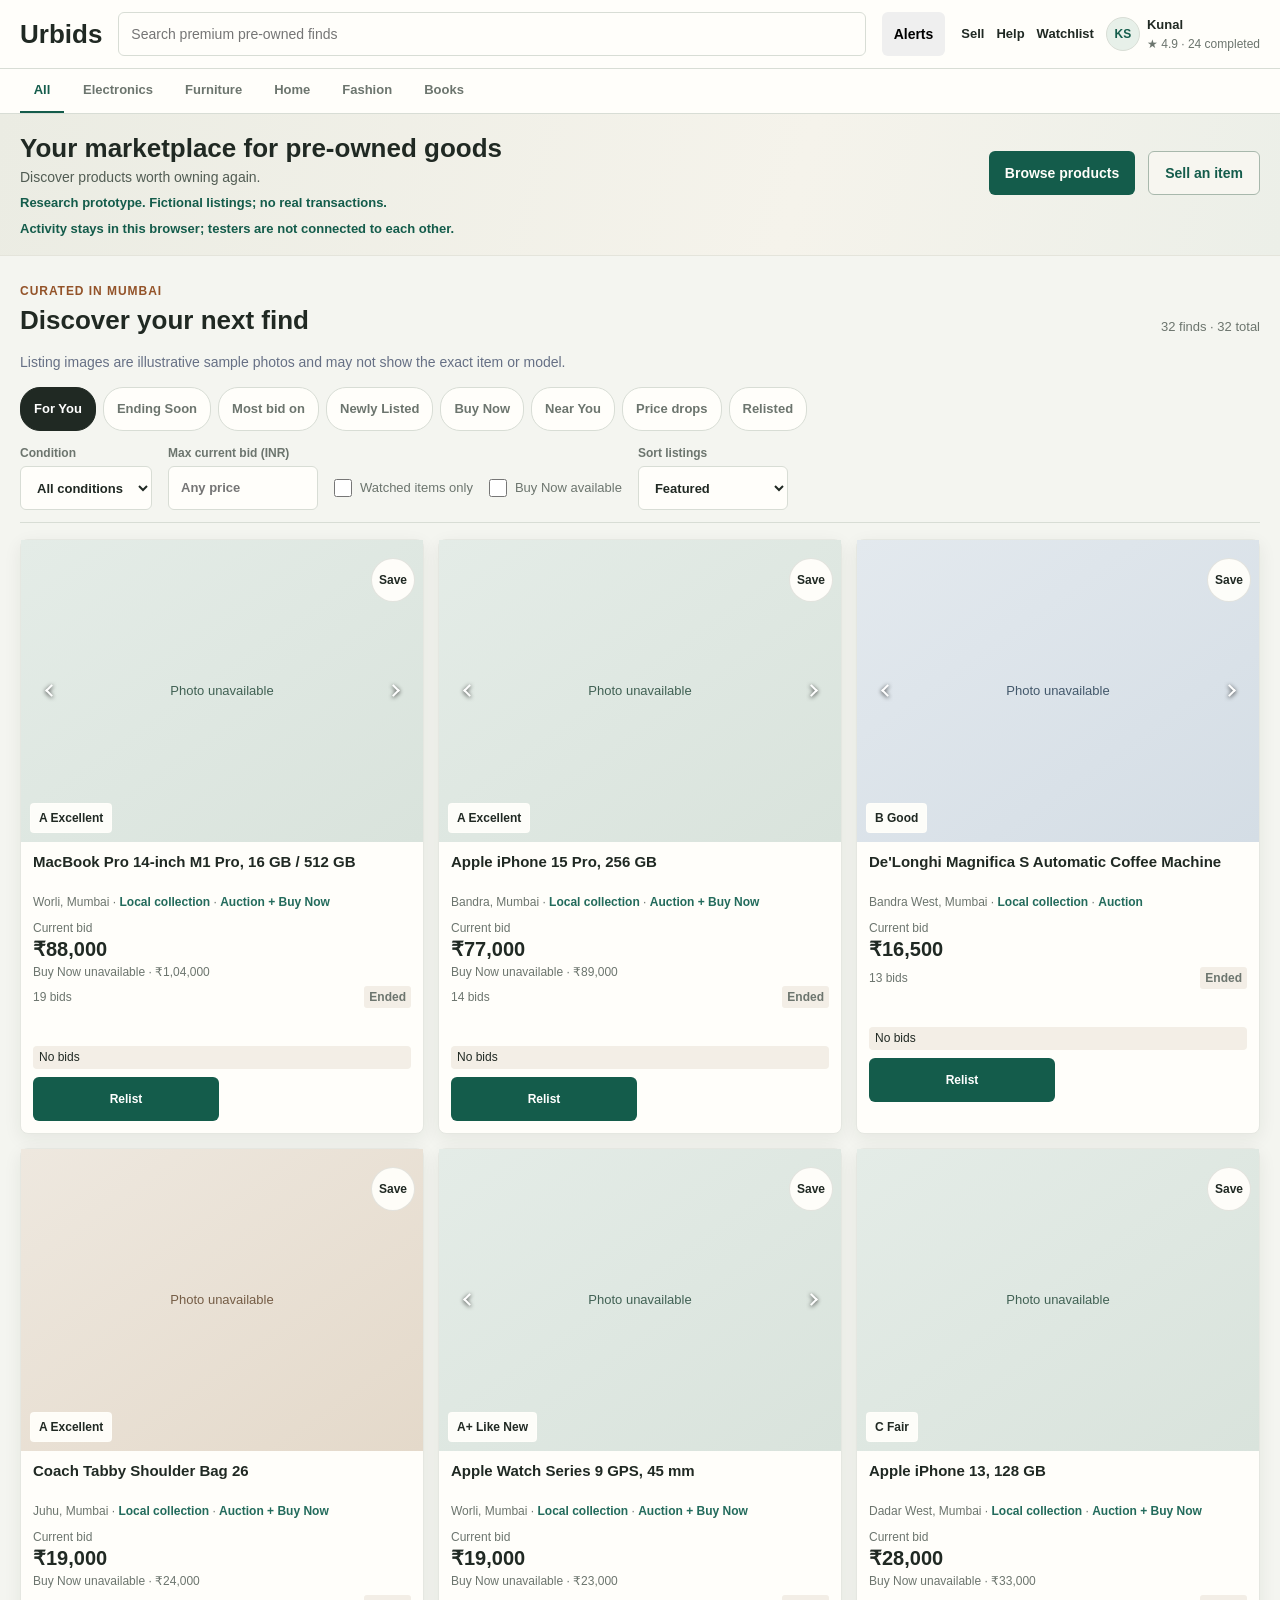
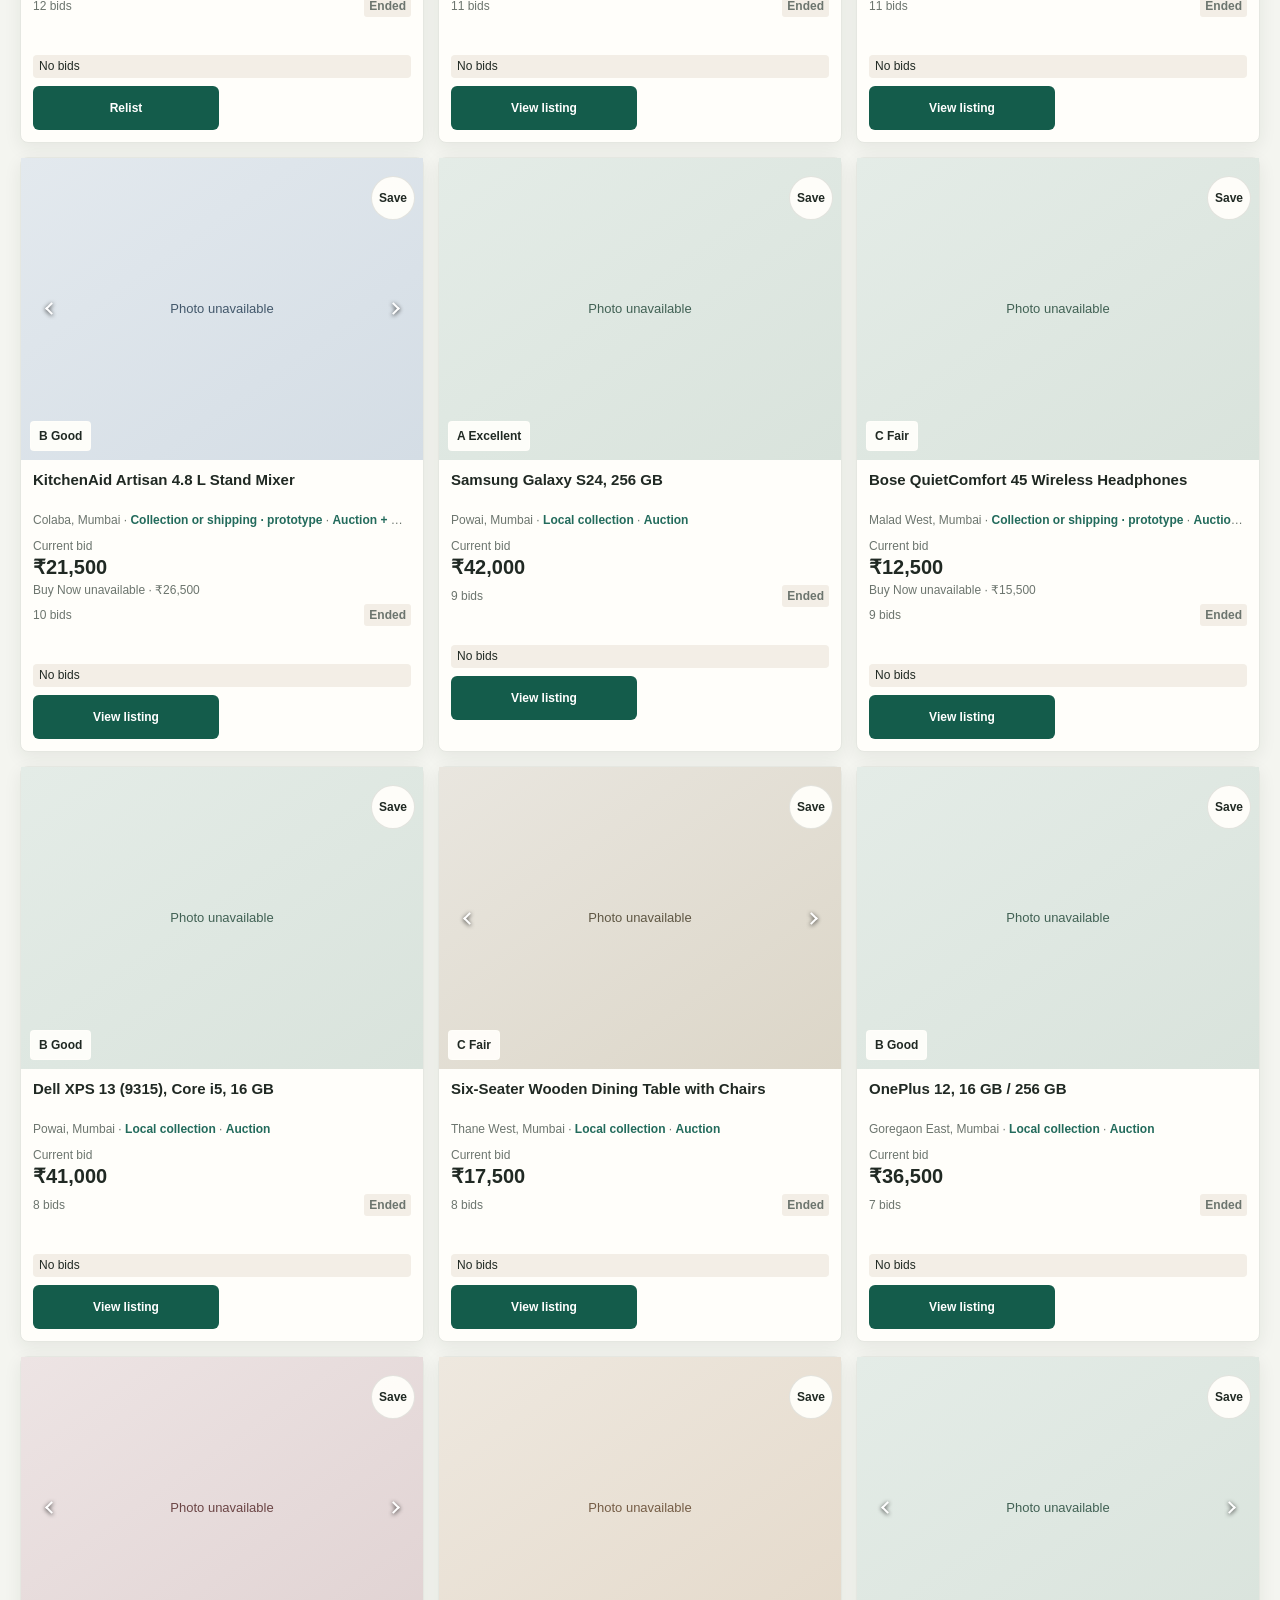
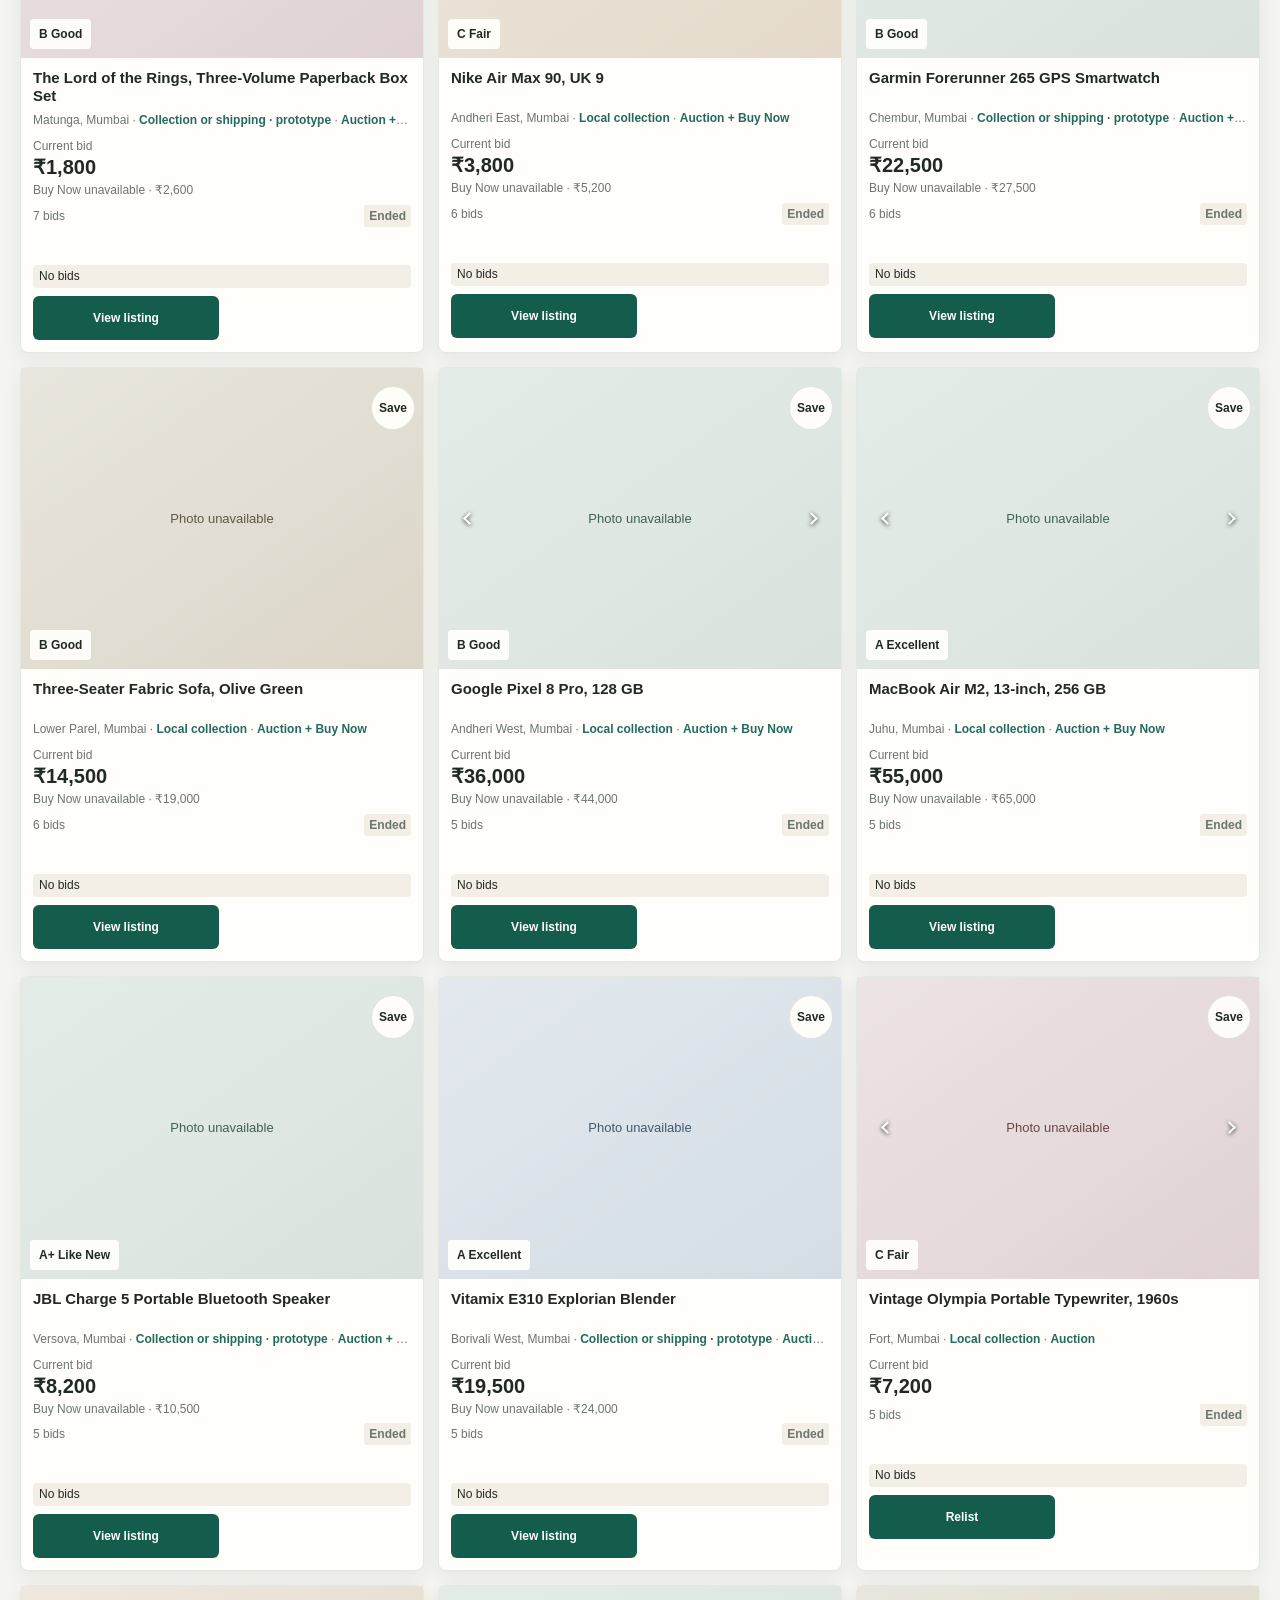
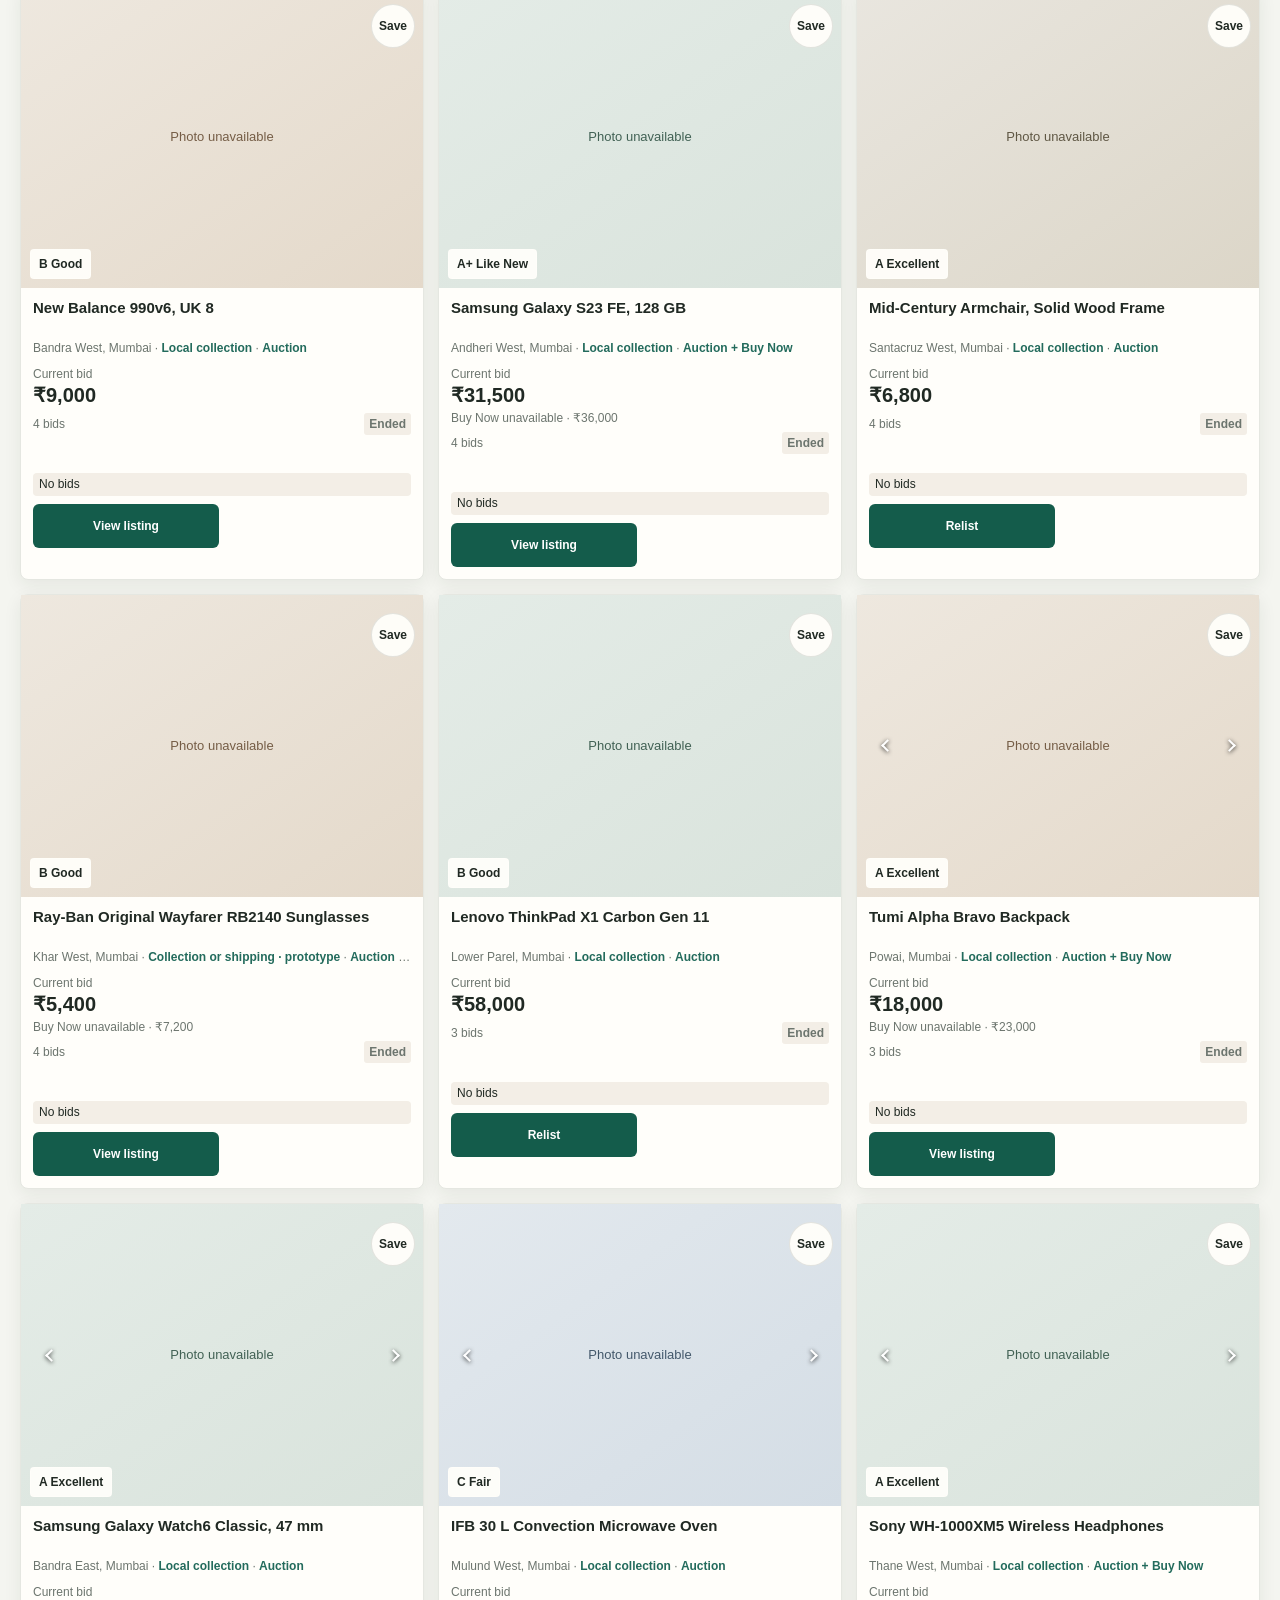
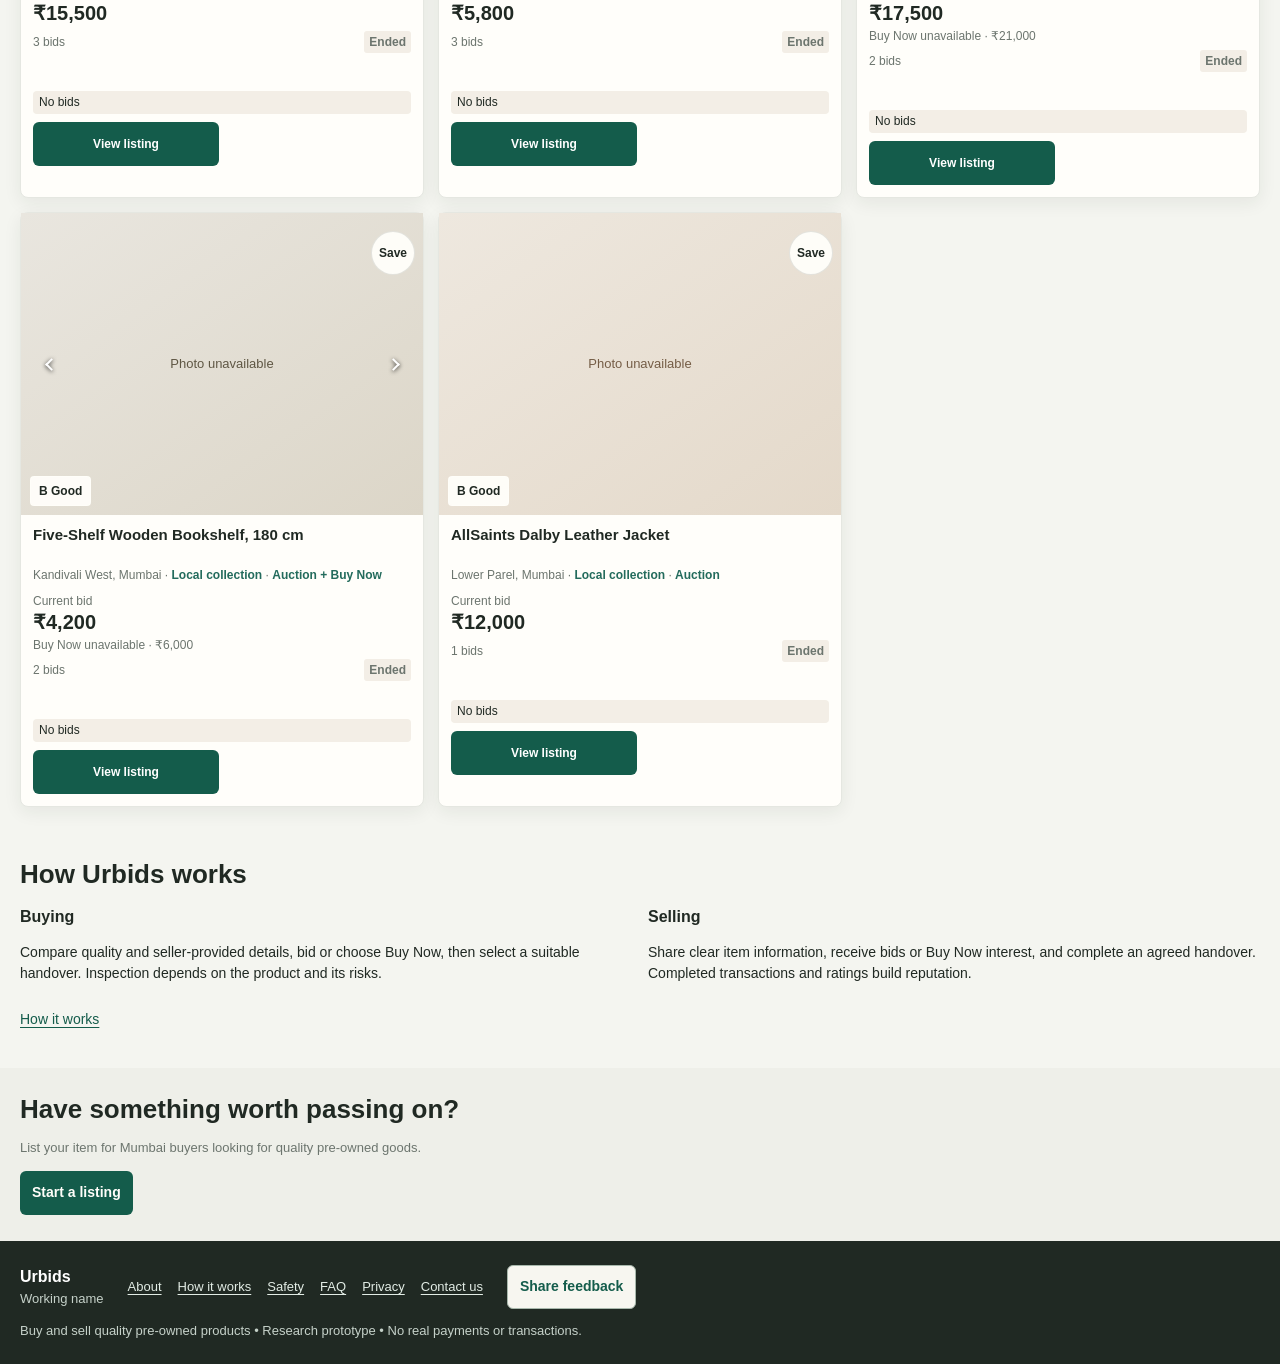
==== index.html @ 2bad11a4 "Publish Urbids research prototype" ====
<!DOCTYPE html>
<html lang="en">
<head>
    <meta charset="UTF-8">
    <meta name="viewport" content="width=device-width, initial-scale=1.0">

    <meta name="description" content="Buy and sell quality pre-owned products through auctions or Buy Now. Compare clear listing details, reputation and flexible handover options in this browser-local research prototype.">
    <title>Urbids | Quality pre-owned marketplace</title>
    <link rel="stylesheet" href="css/tokens.css">
    <link rel="stylesheet" href="css/base.css">
    <link rel="stylesheet" href="css/components.css">
    <link rel="stylesheet" href="css/account.css">
    <link rel="stylesheet" href="css/responsive.css">
</head>
<body>
    <header class="site-header">
        <div class="container navigation">
            <a class="brand" id="brand-name" href="#listings">Urbids</a>
            <div class="header-search" id="header-search">
                <label class="visually-hidden" for="listing-search-input">Search products</label>
                <input id="listing-search-input" type="search" placeholder="Search premium pre-owned finds">
            </div>
            <button class="header-icon-button mobile-search-toggle" id="mobile-search-toggle" type="button" aria-label="Open search" aria-expanded="false" aria-controls="header-search">Search</button>
            <button class="header-icon-button mobile-watchlist-toggle" id="mobile-watchlist-toggle" type="button" aria-label="Show watched items" aria-pressed="false">Saved</button>
            <button class="header-icon-button notification-center-button" id="notification-center-button" type="button" aria-label="Notifications">Alerts <span class="notification-unread-count" id="notification-unread-count" hidden></span></button>
            <nav class="navigation-links" aria-label="Main navigation">
                <a href="#sell">Sell</a>
                <a href="#public-help">Help</a>
                <button id="header-watchlist-toggle" type="button" aria-pressed="false">Watchlist</button>
                <details class="profile-control" id="profile-control">
                    <summary id="profile-control-toggle" aria-label="Open your profile">
                        <span class="profile-avatar" id="profile-avatar">KS</span>
                        <span class="profile-control-copy"><strong id="profile-name">Kunal</strong><small id="profile-reputation">4.9 ★ · 24 completed</small></span>
                    </summary>
                    <div class="profile-menu">
                        <p class="profile-prototype-note">Prototype only</p>
                        <p class="profile-user-summary" id="profile-user-summary">Bandra West, Mumbai</p>
                        <button id="open-my-activity" type="button" data-account-section="activity">My Activity</button>
                        <button id="open-profile-reviews" type="button" data-account-section="profile">Profile and reviews</button>
                        <button id="open-account-details" type="button" data-account-section="details">Account details</button>
                        <button id="profile-share-feedback" type="button">Share feedback</button>
                        
                    </div>
                </details>
            </nav>
            <details class="mobile-menu">
                <summary id="mobile-menu-toggle" aria-label="Open menu">Menu</summary>
                <nav aria-label="Mobile navigation">
                    <a href="#sell">Sell an item</a>
                    <a href="#public-help">Help &amp; safety</a>
                    
                    <p class="mobile-profile-note">Fictional profile: <strong id="mobile-profile-name">Kunal</strong></p>
                    <button id="mobile-open-my-activity" type="button" data-account-section="activity">My Activity</button>
                    <button type="button" data-account-section="profile">Profile and reviews</button>
                    <button type="button" data-account-section="details">Account details</button>
                    <button id="mobile-share-feedback" type="button">Share feedback</button>
                    
                </nav>
            </details>
        </div>
    </header>

    <nav class="category-nav" id="category-navigation" aria-label="Browse categories">
        <div class="container category-nav-list"></div>
    </nav>

    <main>
        <section class="hero">
            <div class="container hero-content">
                <div>
                    <h1 id="hero-tagline">Your marketplace for pre-owned goods</h1>
                    <p>Discover products worth owning again.</p>
                    <span id="pilot-city" class="visually-hidden">Mumbai</span>
                </div>
                <div class="hero-actions">
                    <a class="primary-button" href="#listings">Browse products</a>
                    <a class="secondary-button" href="#sell">Sell an item</a>
                </div>
                <p class="hero-trust">Research prototype. Fictional listings; no real transactions.</p>
                <p class="hero-trust">Activity stays in this browser; testers are not connected to each other.</p>
            </div>
        </section>

        

        
        <p class="container bid-error" id="storage-status" role="alert" hidden></p>

        

        <section id="listings">
            <div class="container">
                <div class="marketplace-heading">
                    <div>
                        <p class="eyebrow">CURATED IN MUMBAI</p>
                        <h2 class="section-title">Discover your next find</h2>
                    </div>
                    <p class="listings-count"><span id="filtered-listing-count" aria-live="polite">0</span> finds <span aria-hidden="true">·</span> <span id="public-listing-count">0</span> total</p>
                </div>
                <p class="listing-image-note bid-minimum">Listing images are illustrative sample photos and may not show the exact item or model.</p>
                <div class="discovery-tabs" role="group" aria-label="Discover listings">
                    <button class="discovery-tab" type="button" data-discovery="for-you" aria-pressed="true">For You</button>
                    <button class="discovery-tab" type="button" data-discovery="ending-soon" aria-pressed="false">Ending Soon</button>
                    <button class="discovery-tab" type="button" data-discovery="popular" aria-pressed="false">Most bid on</button>
                    <button class="discovery-tab" type="button" data-discovery="newly-listed" aria-pressed="false">Newly Listed</button>
                    <button class="discovery-tab" type="button" data-discovery="buy-now" aria-pressed="false">Buy Now</button>
                    <button class="discovery-tab" type="button" data-discovery="near-you" aria-pressed="false">Near You</button>
                    <button class="discovery-tab" type="button" data-discovery="price-drops" aria-pressed="false">Price drops</button>
                    <button class="discovery-tab" type="button" data-discovery="relisted" aria-pressed="false">Relisted</button>
                </div>
                <details class="listing-filter-panel" id="listing-filter-panel" open>
                    <summary><span>Filters</span><span id="filter-summary-count">All finds</span></summary>
                    <div class="listing-filters">
                    <label class="condition-filter" for="condition-filter">
                        Condition
                        <select id="condition-filter"></select>
                    </label>
                    <label class="price-filter" for="maximum-bid-filter">
                        Max current bid (INR)
                        <input id="maximum-bid-filter" type="number" min="0" step="100" placeholder="Any price">
                    </label>
                    <label class="watchlist-filter" for="watchlist-only-filter">
                        <input id="watchlist-only-filter" type="checkbox">
                        Watched items only
                    </label>
                    <label class="buy-now-filter" for="buy-now-only-filter">
                        <input id="buy-now-only-filter" type="checkbox">
                        Buy Now available
                    </label>
                    <label class="sort-filter" for="listing-sort">
                        Sort listings
                        <select id="listing-sort">
                            <option value="featured">Featured</option>
                            <option value="ending-soon">Ending soon</option>
                        </select>
                    </label>
                    </div>
                </details>
                <div class="listings" id="listing-container"></div>
                <div class="no-listings-message" id="no-listings-message" role="status" hidden>
                    <span>No listings match these filters.</span>
                    <button id="clear-listing-filters" type="button">Clear filters</button>
                </div>
            </div>
        </section>

        <dialog class="bid-dialog" id="bid-dialog" aria-labelledby="bid-dialog-title">
            <div class="bid-dialog-content">
                <h2 id="bid-dialog-title">Place a bid</h2>
                <p class="bid-item-name" id="bid-item-name"></p>
                <dl class="bid-summary">
                    <div><dt>Current bid</dt><dd id="dialog-current-bid"></dd></div>
                    <div><dt>Next bid</dt><dd id="dialog-next-bid"></dd></div>
                </dl>
                <form id="bid-form" novalidate>
                    <button class="primary-button" id="place-next-bid" type="submit"></button>
                    <p class="bid-success" id="bid-success" role="status" hidden></p>
                    <section class="auto-bid" id="auto-bid-panel" aria-labelledby="auto-bid-heading">
                        <h3 id="auto-bid-heading">Automatic bidding</h3>
                        <p class="auto-bid-help">Let Urbids bid for you up to a private maximum.</p>
                        <p class="auto-bid-status" id="auto-bid-status" role="status"></p>
                        <button class="bid-cancel" id="auto-bid-expand" type="button" aria-expanded="false" aria-controls="auto-bid-fields">Set maximum</button>
                        <div class="auto-bid-fields" id="auto-bid-fields" hidden>
                            <label for="auto-bid-max">Your private maximum</label>
                            <input id="auto-bid-max" type="number" min="1" step="1" inputmode="numeric" aria-describedby="auto-bid-help auto-bid-status">
                            <p class="auto-bid-help" id="auto-bid-help">We increase your bid only when needed.</p>
                            <div class="auto-bid-actions">
                                <button class="bid-cancel" id="auto-bid-save" type="button">Save maximum</button>
                                <button class="bid-cancel" id="auto-bid-disable" type="button" hidden>Turn off automatic bidding</button>
                            </div>
                        </div>
                    </section>
                    <p class="bid-error" id="bid-error" role="alert"></p>
                    <div class="bid-actions">
                        <button class="bid-cancel" id="cancel-bid" type="button">Close</button>
                    </div>
                    <p class="bid-reservation-note">If you win, confirm within 6 hours. A simulated reservation deposit may apply.</p>
                </form>
            </div>
        </dialog>

        <dialog class="bid-dialog" id="auction-winner-dialog" aria-labelledby="auction-winner-title">
            <div class="bid-dialog-content">
                <h2 id="auction-winner-title">You won!</h2>
                <p class="dialog-current-bid" id="auction-winner-item"></p>
                <p id="auction-winner-name"></p>
                <p class="dialog-current-bid" id="auction-winning-bid"></p>
                <p class="bid-minimum" id="auction-commitment-note"></p>
                <p class="bid-minimum" id="auction-winner-deadline"></p>
                <div class="bid-actions">
                    <button class="bid-cancel" id="close-auction-winner" type="button">Close</button>
                    <button class="primary-button" id="continue-auction-booking-token" type="button">Confirm purchase</button>
                    <button class="bid-cancel" id="decline-auction-win" type="button">Decline purchase</button>
                </div>
            </div>
        </dialog>

        <dialog class="bid-dialog" id="buy-now-dialog" aria-labelledby="buy-now-title">
            <div class="bid-dialog-content">
                <h2 id="buy-now-title">Buy Now</h2>
                <p id="buy-now-item-name"></p>
                <p class="dialog-current-bid" id="buy-now-price"></p>
                <p class="bid-minimum" id="buy-now-token-note"></p>
                <div class="bid-actions">
                    <button class="bid-cancel" id="cancel-buy-now" type="button">Cancel</button>
                    <button class="primary-button" id="confirm-buy-now" type="button">Reserve item</button>
                </div>
                <p class="bid-success" id="buy-now-success" role="status" hidden></p>
                <button class="primary-button" id="schedule-meetup" type="button" hidden>Schedule a meetup</button>
                <button class="primary-button" id="buy-now-done" type="button" hidden>Done</button>
            </div>
        </dialog>

        <dialog class="bid-dialog" id="fulfilment-choice-dialog" aria-labelledby="fulfilment-choice-title">
            <div class="bid-dialog-content">
                <h2 id="fulfilment-choice-title">Collection or delivery</h2>
                <p class="dialog-current-bid" id="fulfilment-choice-item"></p>
                <p class="bid-minimum">Meetup is optional. Shipping is a prototype/research-only simulation.</p>
                <p class="bid-minimum" id="simple-collection-warning"></p>
                <label id="simple-collection-decline-label" hidden><input id="simple-collection-decline" type="checkbox"> Continue without the recommended inspection</label>
                <p class="bid-error" id="fulfilment-choice-error" role="alert"></p>
                <div class="bid-actions">
                    <button class="bid-cancel" id="choose-meetup" type="button">Public meet and inspect</button>
                    <button class="primary-button" id="choose-simple-collection" type="button">Simple collection</button>
                    <button class="bid-cancel" id="choose-shipping" type="button">View simulated shipping</button>
                </div>
                <button class="bid-cancel" id="close-fulfilment-choice" type="button">Close</button>
            </div>
        </dialog>

        <dialog class="bid-dialog" id="shipping-dialog" aria-labelledby="shipping-title">
            <div class="bid-dialog-content">
                <h2 id="shipping-title">Shipping</h2>
                <p class="dialog-current-bid" id="shipping-item-name"></p>
                <p class="bid-minimum" id="shipping-status" role="status"></p>
                <p id="shipping-reference"></p>
                <p class="bid-minimum" id="shipping-inspection-window"></p>
                <p class="bid-error" id="shipping-error" role="alert"></p>
                <div class="bid-actions">
                    <button class="primary-button" id="request-shipping" type="button" hidden>Request shipping</button>
                    <button class="primary-button" id="dispatch-shipping" type="button" hidden>Simulate seller dispatch</button>
                    <button class="primary-button" id="deliver-shipping" type="button" hidden>Simulate delivery</button>
                    <button class="primary-button" id="accept-shipping" type="button" hidden>Accept item</button>
                    <button class="bid-cancel" id="report-shipping-issue" type="button" hidden>Report an issue</button>
                    <button class="bid-cancel" id="close-shipping" type="button">Close</button>
                </div>
            </div>
        </dialog>

        <dialog class="bid-dialog" id="meetup-dialog" aria-labelledby="meetup-title">
            <div class="bid-dialog-content">
                <h2 id="meetup-title">Schedule a meetup</h2>
                <p class="dialog-current-bid" id="meetup-item-name"></p>
                <p id="meetup-item-price"></p>
                <p class="bid-minimum" id="meetup-token-note">Meet in a busy, staffed public place. Do not share your home address or agree to a private meetup. Request is saved locally; the seller is not notified.</p>
                <form class="meetup-form" id="meetup-form">
                    <label for="meetup-date">Date</label>
                    <input id="meetup-date" type="date" aria-describedby="meetup-token-note meetup-error" required>

                    <label for="meetup-time">Time</label>
                    <input id="meetup-time" type="time" step="900" aria-describedby="meetup-token-note meetup-error" required>

                    <label for="meetup-location">Public meeting place in Mumbai</label>
                    <select id="meetup-location" aria-describedby="meetup-token-note meetup-error" required>
                        <option value="">Choose a public place</option>
                        <optgroup label="South Mumbai">
                            <option value="Phoenix Palladium, Lower Parel · main atrium">Phoenix Palladium · main atrium</option>
                            <option value="CROSS MAIDAN metro concourse, Churchgate">Churchgate · metro concourse</option>
                        </optgroup>
                        <optgroup label="Western suburbs">
                            <option value="Infiniti Mall, Malad · main entrance">Infiniti Mall Malad · main entrance</option>
                            <option value="R City Mall, Ghatkopar · central atrium">R City Mall · central atrium</option>
                        </optgroup>
                        <optgroup label="Central Mumbai">
                            <option value="Phoenix Marketcity, Kurla · main atrium">Phoenix Marketcity · main atrium</option>
                        </optgroup>
                    </select>
                    <p class="bid-error" id="meetup-error" role="alert"></p>
                    <div class="bid-actions">
                        <button class="bid-cancel" id="cancel-meetup" type="button">Cancel</button>
                        <button class="primary-button" type="submit">Save meetup request</button>
                    </div>
                </form>
                <p class="bid-success" id="meetup-success" role="status" hidden></p>
                <button class="primary-button" id="start-inspection" type="button" hidden>Start inspection</button>
                <button class="primary-button" id="meetup-done" type="button" hidden>Done</button>
            </div>
        </dialog>

        <dialog class="bid-dialog inspection-dialog" id="inspection-dialog" aria-labelledby="inspection-title">
            <div class="bid-dialog-content">
                <h2 id="inspection-title">Inspect the item</h2>
                <p class="dialog-current-bid" id="inspection-item-name"></p>
                <p class="bid-minimum" id="inspection-guidance">Approval in this demo does not release payment.</p>
                <p class="inspection-declared-details" id="inspection-declared-details"></p>
                <label for="inspection-rejection-reason">If you do not proceed, choose why</label>
                <select id="inspection-rejection-reason">
                    <option value="">Choose a reason</option>
                    <option value="wrong_product">Wrong product / model / variant</option>
                    <option value="undisclosed_defect">Undisclosed defect</option>
                    <option value="materially_worse_condition">Materially worse condition</option>
                    <option value="missing_promised_accessory">Missing promised item / accessory</option>
                    <option value="functional_failure">Functional failure</option>
                    <option value="identifier_mismatch">Serial / IMEI mismatch</option>
                    <option value="activation_lock">Activation-lock issue</option>
                    <option value="counterfeit_or_ownership_concern">Counterfeit or ownership concern</option>
                    <option value="other_material_mismatch">Other material mismatch</option>
                    <option value="changed_mind">Changed my mind</option>
                </select>
                <label id="inspection-mismatch-description-label" for="inspection-mismatch-description" hidden>Describe the material mismatch</label>
                <textarea id="inspection-mismatch-description" maxlength="200" rows="2" hidden></textarea>
                <p class="bid-minimum">Inspection compares the item with its saved listing snapshot. It is not for price renegotiation. This warning is prototype policy wording, not legal advice.</p>
                <ul class="inspection-checklist" id="inspection-checklist" aria-describedby="inspection-guidance inspection-error"></ul>
                <p class="bid-error" id="inspection-error" role="alert"></p>
                <div class="bid-actions">
                    <button class="bid-cancel" id="reject-inspection" type="button">Reject item</button>
                    <button class="primary-button" id="approve-inspection" type="button">Approve item</button>
                </div>
                <p class="bid-success" id="inspection-success" role="status" hidden></p>
                <button class="primary-button" id="continue-final-payment" type="button" hidden>Continue to payment demo</button>
                <button class="primary-button" id="inspection-done" type="button" hidden>Done</button>
            </div>
        </dialog>
        <dialog class="bid-dialog" id="final-payment-dialog" aria-labelledby="final-payment-title">
            <div class="bid-dialog-content">
                <h2 id="final-payment-title">Final payment demo</h2>
                <p class="dialog-current-bid" id="final-payment-item"></p>
                <p>Item price: <span id="final-payment-total"></span></p>
                <p>Reservation deposit: <span id="final-payment-token"></span> (simulated, not charged)</p>
                <p class="dialog-current-bid">Remaining amount (illustrative): <span id="final-payment-remaining"></span></p>
                <p class="bid-minimum">Demo preview only. No money is collected or transferred.</p>
                <div class="bid-actions">
                    <button class="bid-cancel" id="cancel-final-payment" type="button">Cancel</button>
                    <button class="primary-button" id="preview-final-payment" type="button">Pay remaining amount (demo)</button>
                </div>
                <p class="bid-success" id="final-payment-success" role="status" hidden></p>
                <button class="primary-button" id="continue-handover" type="button" hidden>Continue to handover demo</button>
                <button class="primary-button" id="final-payment-done" type="button" hidden>Done</button>
            </div>
        </dialog>

        <dialog class="bid-dialog" id="handover-dialog" aria-labelledby="handover-title">
            <div class="bid-dialog-content">
                <h2 id="handover-title">Confirm handover</h2>
                <p class="dialog-current-bid" id="handover-item-name"></p>
                <p class="bid-minimum">Complete the transaction here to retain your transaction record, rating eligibility and issue support.</p>
                <p class="bid-minimum" id="handover-role-note"></p>
                <div class="handover-actions">
                    <button class="primary-button" id="confirm-seller-handover" type="button">Seller: confirm handover</button>
                    <button class="primary-button" id="confirm-buyer-receipt" type="button" disabled>Buyer: confirm receipt</button>
                </div>
                <p class="bid-success" id="handover-status" role="status"></p>
                <button class="bid-cancel" id="close-handover" type="button">Close</button>
                <button class="primary-button" id="handover-done" type="button" hidden>Done</button>
            </div>
        </dialog>

        <dialog class="bid-dialog" id="report-issue-dialog" aria-labelledby="report-issue-title">
            <div class="bid-dialog-content">
                <h2 id="report-issue-title">Report an issue</h2>
                <p class="dialog-current-bid" id="report-issue-item"></p>
                <p class="bid-minimum">Transaction paused while this issue is reviewed.</p>
                <form id="report-issue-form">
                    <label for="dispute-reason">Reason</label>
                    <select id="dispute-reason" required></select>

                    <label for="dispute-description">Short description</label>
                    <textarea id="dispute-description" rows="3" maxlength="500" required></textarea>

                    <label for="dispute-evidence-note">Evidence note (optional)</label>
                    <textarea id="dispute-evidence-note" rows="2" maxlength="300"></textarea>
                    <p class="bid-error" id="report-issue-error" role="alert"></p>
                    <div class="bid-actions">
                        <button class="bid-cancel" id="cancel-report-issue" type="button">Cancel</button>
                        <button class="primary-button" type="submit">Submit issue</button>
                    </div>
                </form>
                <p class="bid-success" id="report-issue-success" role="status" hidden></p>
                <button class="primary-button" id="report-issue-done" type="button" hidden>Done</button>
            </div>
        </dialog>

        <dialog class="bid-dialog" id="rating-dialog" aria-labelledby="rating-title">
            <div class="bid-dialog-content">
                <h2 id="rating-title">Rate this transaction</h2>
                <p class="dialog-current-bid" id="rating-item-name"></p>
                <p class="bid-minimum" id="rating-counterparty"></p>
                <form id="rating-form">
                    <label for="rating-score">Rating</label>
                    <select id="rating-score" required>
                        <option value="">Choose stars</option>
                        <option value="5">5 stars</option>
                        <option value="4">4 stars</option>
                        <option value="3">3 stars</option>
                        <option value="2">2 stars</option>
                        <option value="1">1 star</option>
                    </select>
                    <label for="rating-comment">Comment (optional)</label>
                    <textarea id="rating-comment" rows="2" maxlength="240"></textarea>
                    <p class="bid-error" id="rating-error" role="alert"></p>
                    <div class="bid-actions">
                        <button class="bid-cancel" id="cancel-rating" type="button">Cancel</button>
                        <button class="primary-button" type="submit">Submit rating</button>
                    </div>
                </form>
            </div>
        </dialog>

        

        <dialog class="bid-dialog notification-dialog" id="notification-dialog" aria-labelledby="notification-title">
            <div class="bid-dialog-content">
                <div class="product-dialog-header">
                    <div>
                        <h2 id="notification-title">Notifications</h2>
                        <p class="product-details-meta">Your updates · saved in this browser</p>
                    </div>
                    <button class="bid-cancel" id="close-notifications" type="button" aria-label="Close notifications">Close</button>
                </div>
                <button class="secondary-button" id="mark-notifications-read" type="button">Mark all read</button>
                <p id="notification-empty" role="status" hidden>No notifications yet.</p>
                <ul class="notification-list" id="notification-list"></ul>
            </div>
        </dialog>

        

        <dialog class="bid-dialog usability-dialog" id="usability-feedback-dialog" aria-labelledby="usability-feedback-title">
            <div class="bid-dialog-content">
                <h2 id="usability-feedback-title">Share feedback</h2>
                <p class="bid-minimum">Feedback is saved only in this browser, not sent to a research team. Do not include names, contact details, addresses, or payment information.</p>
                <form id="usability-feedback-form">
                    
                    
                    
                    
                    <label for="feedback-journey">Journey tested</label>
                    <select id="feedback-journey" required>
                        <option value="">Choose a journey</option>
                        <option value="buyer">Buyer</option>
                        <option value="seller">Seller</option>
                        <option value="both">Both</option>
                    </select>
                    <fieldset class="usability-score-fields">
                        <legend>Rate each from 1 to 5</legend>
                        <label for="feedback-conceptClarity">Concept clarity</label>
                        <select id="feedback-conceptClarity" required><option value="">Choose</option><option>1</option><option>2</option><option>3</option><option>4</option><option>5</option></select>
                        <label for="feedback-trust">Trust in the process</label>
                        <select id="feedback-trust" required><option value="">Choose</option><option>1</option><option>2</option><option>3</option><option>4</option><option>5</option></select>
                        <label for="feedback-biddingClarity">Bidding clarity</label>
                        <select id="feedback-biddingClarity" required><option value="">Choose</option><option>1</option><option>2</option><option>3</option><option>4</option><option>5</option></select>
                        <label for="feedback-inspectionPaymentClarity">Inspection / payment clarity</label>
                        <select id="feedback-inspectionPaymentClarity" required><option value="">Choose</option><option>1</option><option>2</option><option>3</option><option>4</option><option>5</option></select>
                        <label for="feedback-easeOfUse">Ease of use</label>
                        <select id="feedback-easeOfUse" required><option value="">Choose</option><option>1</option><option>2</option><option>3</option><option>4</option><option>5</option></select>
                    </fieldset>
                    <fieldset>
                        <legend>About the transaction flow</legend>
                        <label for="feedback-winnerCommitmentClear">Was the winner commitment clear?</label>
                        <select id="feedback-winnerCommitmentClear" required><option value="">Choose</option><option value="yes">Yes</option><option value="no">No</option><option value="unsure">Unsure</option></select>
                        <label for="feedback-reservationDepositUnderstandable">Was the reservation deposit understandable?</label>
                        <select id="feedback-reservationDepositUnderstandable" required><option value="">Choose</option><option value="yes">Yes</option><option value="no">No</option><option value="unsure">Unsure</option></select>
                        <label for="feedback-handoverChoiceAppropriate">Was the handover / inspection choice appropriate?</label>
                        <select id="feedback-handoverChoiceAppropriate" required><option value="">Choose</option><option value="yes">Yes</option><option value="no">No</option><option value="unsure">Unsure</option></select>
                        <label for="feedback-onPlatformValueSufficient">Did the platform provide enough reason to complete on-platform?</label>
                        <select id="feedback-onPlatformValueSufficient" required><option value="">Choose</option><option value="yes">Yes</option><option value="no">No</option><option value="unsure">Unsure</option></select>
                    </fieldset>
                    <label for="feedback-confusing">What was confusing?</label>
                    <textarea id="feedback-confusing" rows="2" maxlength="500"></textarea>
                    <label for="feedback-prevent-use">What would prevent use?</label>
                    <textarea id="feedback-prevent-use" rows="2" maxlength="500"></textarea>
                    <label for="feedback-valuable">What felt most valuable?</label>
                    <textarea id="feedback-valuable" rows="2" maxlength="500"></textarea>
                    <label for="feedback-buy-category">What would you most likely buy on Urbids?</label>
                    <select id="feedback-buy-category" required>
                        <option value="">Choose a category</option>
                        <option value="electronics">Electronics</option>
                        <option value="furniture">Furniture</option>
                        <option value="home_appliances">Home appliances</option>
                        <option value="fashion">Fashion</option>
                        <option value="books_collectibles">Books / collectibles</option>
                        <option value="other">Other</option>
                    </select>
                    <label for="feedback-sell-category">What would you most likely sell on Urbids?</label>
                    <select id="feedback-sell-category" required>
                        <option value="">Choose a category</option>
                        <option value="electronics">Electronics</option>
                        <option value="furniture">Furniture</option>
                        <option value="home_appliances">Home appliances</option>
                        <option value="fashion">Fashion</option>
                        <option value="books_collectibles">Books / collectibles</option>
                        <option value="other">Other</option>
                    </select>
                    <p class="bid-error" id="usability-feedback-error" role="alert"></p>
                    <div class="bid-actions">
                        <button class="bid-cancel" id="close-usability-feedback" type="button">Close</button>
                        <button class="primary-button" id="submit-usability-feedback" type="submit">Save feedback</button>
                    </div>
                </form>
                <p class="bid-success" id="usability-feedback-success" role="status" hidden>Thank you. Your feedback is saved in this browser.</p>
                <button class="primary-button" id="close-usability-feedback-success" type="button" hidden>Done</button>
            </div>
        </dialog>

        

        

        <dialog class="bid-dialog" id="auction-management-dialog" aria-labelledby="auction-management-title">
            <div class="bid-dialog-content">
                <div class="product-dialog-header">
                    <h2 id="auction-management-title">Manage auction</h2>
                    <button class="bid-cancel" id="close-auction-management" type="button">Close</button>
                </div>
                <p id="auction-management-item"></p>
                <p id="auction-management-stats" class="bid-minimum"></p>
                <div id="auction-management-actions" class="auction-management-actions"></div>
                <form id="auction-management-form" hidden>
                    <h3 id="auction-management-form-title"></h3>
                    <fieldset id="auction-edit-details">
                        <legend>Listing details (locked after the first bid)</legend>
                        <label for="auction-edit-title">Title</label><input id="auction-edit-title" required>
                        <label for="auction-edit-brand">Brand/model</label><input id="auction-edit-brand" required>
                        <label for="auction-edit-description">Description</label><textarea id="auction-edit-description" required></textarea>
                        <label for="auction-edit-location">Location</label><input id="auction-edit-location" required>
                    </fieldset>
                    <fieldset id="auction-edit-economics">
                        <legend>Auction prices and duration</legend>
                        <label for="auction-edit-start">Starting bid (INR)</label><input id="auction-edit-start" type="number" min="1" step="1" required>
                        <label for="auction-edit-increment">Bid increment</label><select id="auction-edit-increment" required></select>
                        <label for="auction-edit-buy">Buy Now (INR, optional)</label><input id="auction-edit-buy" type="number" min="1" step="1">
                        
                        <label for="auction-edit-duration">Duration</label><select id="auction-edit-duration"><option value="24">24 hours</option><option value="48">48 hours</option><option value="72">72 hours</option><option value="168">168 hours</option></select>
                    </fieldset>
                    <fieldset id="auction-offer-fields">
                        <legend>Private second-chance offer</legend>
                        <label for="auction-offer-bidder">Prior bidder</label><select id="auction-offer-bidder" required></select>
                        <label for="auction-offer-price">Offer price (INR)</label><input id="auction-offer-price" type="number" min="1" step="1" required>
                        <p class="bid-minimum">The offer is valid for 12 hours at the recipient's final valid bid amount.</p>
                    </fieldset>
                    <fieldset id="auction-availability-fields" hidden disabled>
                        <legend>Confirm item availability</legend>
                        <p>Confirm whether the item is still available before offering it again.</p>
                        <label><input type="radio" name="auction-availability" value="yes" required> The item is still available</label>
                        <label><input type="radio" name="auction-availability" value="no" required> The item is no longer available</label>
                        <label><input type="checkbox" id="auction-availability-review" required> I reviewed the price, fulfilment option and auction duration before continuing.</label>
                    </fieldset>
                    <fieldset id="auction-correction-fields" hidden disabled>
                        <legend>Corrected listing details</legend>
                        <p id="auction-correction-reason"></p>
                        <label for="auction-correction-title">Listing title</label><input id="auction-correction-title" maxlength="100" required>
                        <label for="auction-correction-brand-model">Brand, model and variant</label><input id="auction-correction-brand-model" maxlength="120" required>
                        <label for="auction-correction-condition">Condition</label>
                        <select id="auction-correction-condition"><option value="A+">Like New</option><option value="A">Excellent</option><option value="B">Good</option><option value="C">Fair</option></select>
                        <label for="auction-correction-functional">Functional status</label><textarea id="auction-correction-functional" rows="2" maxlength="300"></textarea>
                        <label for="auction-correction-defects">Known defects</label><textarea id="auction-correction-defects" rows="2" maxlength="300"></textarea>
                        <label for="auction-correction-accessories">Included accessories</label><textarea id="auction-correction-accessories" rows="2" maxlength="300"></textarea>
                        <label for="auction-correction-serial">Model / identifier details (no full serial/IMEI)</label><input id="auction-correction-serial" maxlength="120">
                        <label for="auction-correction-activation">Activation-lock status</label><input id="auction-correction-activation" maxlength="100">
                        <label for="auction-correction-proof">Proof-of-purchase status</label><input id="auction-correction-proof" maxlength="100">
                        <label for="auction-correction-description">Description</label><textarea id="auction-correction-description" rows="3" maxlength="1000"></textarea>
                        <label for="auction-correction-photos">Photos for this browser session</label><input id="auction-correction-photos" type="file" accept="image/*" multiple>
                        <p class="bid-minimum">Photos are temporary and will not persist after refresh.</p>
                        <label><input type="checkbox" id="auction-correction-ack" required> I acknowledge that the corrected listing is accurate.</label>
                    </fieldset>
                    <fieldset id="auction-cancellation-fields" hidden disabled>
                        <legend>Cancellation reason (optional)</legend>
                        <label for="auction-cancellation-reason">Brief private reason</label>
                        <textarea id="auction-cancellation-reason" maxlength="200" rows="2"></textarea>
                    </fieldset>
                    <label id="auction-management-confirm-wrap" hidden><input id="auction-management-confirm" type="checkbox"> I confirm this action. Earlier auction records will be preserved.</label>
                    <button class="primary-button" type="submit">Save / confirm</button>
                </form>
                <p id="auction-management-error" class="form-error" role="alert"></p>
                <p id="auction-management-success" role="status"></p>
            </div>
        </dialog>

        <dialog class="bid-dialog product-dialog" id="product-details-dialog" aria-labelledby="product-details-title">
            <div class="bid-dialog-content product-dialog-content">
                <div class="product-detail-grid">
                    <div class="product-detail-media">
                        <img class="product-detail-image" id="product-details-image" alt="">
                        <div class="product-detail-placeholder" id="product-details-placeholder" hidden></div>
                        <div class="product-detail-thumbnails" id="product-details-thumbnails" role="group" aria-label="Product photos" hidden></div>
                    </div>
                    <div class="product-detail-purchase">
                        <div class="product-dialog-header">
                            <div>
                                <h2 id="product-details-title"></h2>
                                <p class="product-details-meta"><span id="product-details-condition"></span><span aria-hidden="true"> · </span><span id="product-details-location"></span></p>
                            </div>
                            <button class="bid-cancel" id="close-product-details" type="button" aria-label="Close product details">Close</button>
                        </div>
                        <p class="product-details-brand" id="product-details-brand"></p>
                        <p class="product-details-meta" id="product-details-listing-format"></p>
                        <p class="bid-minimum" id="product-details-correction-notice" role="status" hidden>Listing details were corrected after the previous transaction.</p>
                        <div class="seller-profile-compact">
                            <span class="seller-profile-avatar" id="product-details-seller-avatar" aria-hidden="true">KS</span>
                            <div class="seller-profile-copy">
                                <h3 class="product-section-heading">Seller</h3>
                                <div class="seller-profile-heading"><button class="seller-link" id="product-details-seller" type="button"></button></div>
                                <p id="product-details-seller-location"></p>
                                <p><button class="seller-link" id="product-details-seller-reputation" type="button"><span id="product-details-rating"></span><span aria-hidden="true"> · </span><span id="product-details-seller-transactions"></span><span class="visually-hidden">. View seller profile and reviews</span></button><span aria-hidden="true"> · </span><span id="product-details-seller-member-since"></span></p>
                            </div>
                        </div>
                        <div class="product-details-price-block">
                            <span class="product-price-label">Current bid</span>
                            <strong class="product-details-price" id="product-details-bid"></strong>
                            <span class="product-details-meta"><span id="product-details-bid-count"></span><span aria-hidden="true"> · </span><span id="product-details-end"></span></span>
                        </div>
                        <p class="product-details-buy-now" id="product-details-buy-now-price"></p>
                        <details class="bid-history">
                            <summary>View bid history</summary>
                            <p class="bid-minimum">Only bids placed in this browser are recorded; sample bid totals may be higher.</p>
                            <ul id="product-details-bid-history" class="activity-list"></ul>
                        </details>
                        <p class="product-details-minimum" id="product-details-minimum-bid"></p>
                        <p class="market-signals" id="product-details-market-signals"></p>
                        <div class="bid-actions product-detail-actions">
                            <button class="primary-button" id="product-details-place-bid" type="button">Place bid</button>
                            <button class="primary-button" id="product-details-primary" type="button" hidden></button>
                            <button class="bid-cancel" id="product-details-decline-offer" type="button" hidden>Decline offer</button>
                            <button class="bid-cancel" id="product-details-cancel-purchase" type="button" hidden>Cancel purchase</button>
                            <button class="buy-now-button" id="product-details-buy-now-button" type="button">Buy now</button>
                            <button class="watch-button detail-watch-button" id="product-details-watch" type="button" aria-pressed="false">Save</button>
                        </div>
                        <h3 class="product-section-heading">Trust and safety</h3>
                        <p class="detail-trust-note" id="product-details-trust-note"></p>
                        <p class="transaction-status" id="product-details-auction-status" role="status"></p>
                        <div id="product-details-transaction-timeline" class="product-transaction-timeline" hidden></div>
                        <button class="bid-cancel" id="product-details-report-issue" type="button" hidden>Report an issue</button>
                    </div>
                </div>
                <div class="product-detail-sections">
                    <div class="product-detail-section product-detail-description">
                        <h3 class="product-section-heading">About this item</h3>
                        <p id="product-details-description"></p>
                        <p id="product-details-accessories"></p>
                    </div>
                    <details class="product-detail-section product-detail-specifications" open>
                        <summary>Details</summary>
                        <dl id="product-details-specifications" class="product-specification-list"></dl>
                    </details>
                    <div class="product-detail-section product-detail-fulfilment">
                        <h3 class="product-section-heading">Collection and delivery</h3>
                        <p id="product-details-fulfilment"></p>
                    </div>
                </div>
            </div>
        </dialog>

        <dialog class="bid-dialog" id="seller-listing-dialog" aria-labelledby="seller-listing-title">
            <div class="bid-dialog-content">
                <h2 id="seller-listing-title">Create a listing</h2>
                <p class="bid-minimum">Explore selling a desirable, quality pre-owned item. This research submission stays in this browser and is not a real offer to sell.</p>
                <form class="seller-listing-form" id="seller-listing-form">
                    <fieldset>
                        <legend>Product</legend>
                    <label for="seller-item-title">Item title</label>
                    <input id="seller-item-title" name="title" type="text" maxlength="100" aria-describedby="seller-listing-error" required>

                    <label for="seller-brand-model">Brand / model</label>
                    <input id="seller-brand-model" name="brandModel" type="text" maxlength="100" aria-describedby="seller-listing-error" required>

                    <label for="seller-estimated-value">Estimated item value (INR)</label>
                    <input id="seller-estimated-value" name="estimatedValue" type="number" min="1" step="1" aria-describedby="seller-listing-error">

                    <label for="seller-category">Category</label>
                    <select id="seller-category" name="category" aria-describedby="seller-listing-error" required></select>

                    <label for="seller-subcategory">Subcategory</label>
                    <select id="seller-subcategory" name="subcategory" aria-describedby="seller-listing-error" required></select>

                    <label for="seller-condition">Condition</label>
                    <select id="seller-condition" name="condition" aria-describedby="seller-listing-error" required></select>
                    <p class="seller-condition-guidance" id="seller-condition-guidance">Condition grades are seller-reported; describe defects and wear clearly.</p>
                    </fieldset>

                    <fieldset>
                        <legend>Collection and delivery</legend>
                        <label for="seller-fulfilment-method">Fulfilment</label>
                        <select id="seller-fulfilment-method" name="fulfilmentMethod" aria-describedby="seller-listing-error" required></select>
                    </fieldset>

                    <fieldset>
                        <legend>Details</legend>
                    <label for="seller-description">Description</label>
                    <textarea id="seller-description" name="description" rows="4" maxlength="1000" aria-describedby="seller-listing-error" required></textarea>
                    <p class="bid-minimum">Do not include contact details, private addresses, account credentials, or full device identifiers.</p>

                    <label for="seller-photos">Product photos</label>
                    <input id="seller-photos" name="photos" type="file" accept="image/*" multiple aria-describedby="seller-photo-note seller-listing-error">
                    <p class="bid-minimum" id="seller-photo-note">Add clear photos showing the product, condition and relevant details. Photos stay in this browser and are not uploaded.</p>
                    <div class="seller-photo-previews" id="seller-photo-previews" aria-live="polite"></div>

                    <label for="seller-location">City / area only</label>
                    <input id="seller-location" name="location" type="text" aria-describedby="seller-listing-error" required>
                    <p class="bid-minimum">Do not enter a private address. Public listings show only the pilot city.</p>
                    </fieldset>

                    <fieldset class="seller-specifications">
                        <legend>Product specifications</legend>
                        <p class="bid-minimum">Add the details relevant to your item, including condition, wear and any missing parts. Never enter full serial numbers or credentials.</p>
                        <div id="seller-specification-fields" class="seller-specification-fields"></div>
                    </fieldset>

                    <fieldset>
                        <legend>Pricing</legend>
                    <p class="bid-minimum">Choose an auction, Buy Now, or both.</p>
                    <label for="seller-listing-format">Listing format</label>
                    <select id="seller-listing-format" name="listingFormat" required>
                        <option value="auction">Auction</option>
                        <option value="buy_now">Buy Now</option>
                        <option value="auction_buy_now">Auction + Buy Now</option>
                    </select>
                    <div id="seller-auction-pricing">
                    <label for="seller-starting-bid">Starting bid (INR)</label>
                    <input id="seller-starting-bid" name="startingBid" type="number" min="1" step="1" aria-describedby="seller-listing-error" required>
                    <label for="seller-bid-increment">Bid increment</label>
                    <select id="seller-bid-increment" name="bidIncrement" required></select>
                    </div>

                    <div id="seller-buy-now-controls">
                    <label for="seller-buy-now">Buy Now price (INR)</label>
                    <input id="seller-buy-now" name="buyNowPrice" type="number" min="1" step="1" aria-describedby="seller-listing-error">
                    </div>
                    <p class="seller-price-guidance" id="seller-price-guidance" aria-live="polite">Choose a subcategory to see a sample-based price range.</p>

                    <div id="seller-auction-duration-wrap">
                    <label for="seller-auction-duration">Auction duration</label>
                    <select id="seller-auction-duration" name="auctionDurationHours" aria-describedby="seller-listing-error" required></select>
                    </div>

                    
                    </fieldset>

                    <fieldset class="seller-review-group">
                        <legend>Review</legend>
                        <dl class="seller-review-summary">
                            <div><dt>Item</dt><dd id="seller-summary-title">Add an item title</dd></div>
                            <div><dt>Brand / model</dt><dd id="seller-summary-brand">Not entered</dd></div>
                            <div><dt>Category, subcategory and condition</dt><dd id="seller-summary-category">Not selected</dd></div>
                            <div><dt>Description</dt><dd id="seller-summary-description">Not entered</dd></div>
                            <div><dt>Photos</dt><dd id="seller-summary-photos">None selected</dd></div>
                            <div><dt>Location</dt><dd id="seller-summary-location">Not entered</dd></div>
                            <div><dt>Estimated item value</dt><dd id="seller-summary-estimated-value">Not entered</dd></div>
                            <div><dt>Fulfilment</dt><dd id="seller-summary-fulfilment">In-person collection</dd></div>
                            <div><dt>Specifications</dt><dd id="seller-summary-specifications">None added</dd></div>
                            <div><dt>Starting bid</dt><dd id="seller-summary-starting-bid">Not entered</dd></div>
                            <div><dt>Bid increment</dt><dd id="seller-summary-bid-increment"></dd></div>
                            <div><dt>Buy Now</dt><dd id="seller-summary-buy-now">Not set</dd></div>
                            <div><dt>Listing format</dt><dd id="seller-summary-format">Auction</dd></div>
                            <div><dt>Auction duration</dt><dd id="seller-summary-duration">72 hours</dd></div>
                            
                        </dl>
                    <p class="bid-error" id="seller-listing-error" role="alert"></p>
                    <div class="bid-actions">
                        <button class="bid-cancel" id="cancel-seller-listing" type="button">Cancel</button>
                        <button class="primary-button" type="submit">Submit for review</button>
                    </div>
                    </fieldset>
                </form>
                <p class="bid-success" id="seller-listing-success" role="status" hidden></p>
                <button class="primary-button" id="seller-listing-done" type="button" hidden>Done</button>
            </div>
        </dialog>

        <section id="how-it-works">
            <div class="container">
                <h2 class="section-title">How Urbids works</h2>
                <div class="public-journeys">
                    <div><h3>Buying</h3><p>Compare quality and seller-provided details, bid or choose Buy Now, then select a suitable handover. Inspection depends on the product and its risks.</p></div>
                    <div><h3>Selling</h3><p>Share clear item information, receive bids or Buy Now interest, and complete an agreed handover. Completed transactions and ratings build reputation.</p></div>
                </div>
                <a href="#public-how" data-public-topic="public-how">How it works</a>
            </div>
        </section>

        <section id="sell">
            <div class="container">
                <h2 class="section-title">Have something worth passing on?</h2>
                <p>List your item for Mumbai buyers looking for quality pre-owned goods.</p>
                <button class="primary-button" id="start-listing-button" type="button">Start a listing</button>
                <div class="seller-submissions" id="seller-submissions-panel" hidden>
                    <h3>My submissions</h3>
                    <ul class="seller-submission-list" id="seller-submission-list"></ul>
                </div>
            </div>
        </section>

        
        <section class="account-area" id="account-area" aria-labelledby="account-heading" hidden>
            <div class="container account-layout">
                <div class="account-header">
                    <button class="secondary-button account-back" id="account-back" type="button">&larr; Back to marketplace</button>
                    <h1 id="account-heading" tabindex="-1">Account</h1>
                    <p class="product-details-meta" id="account-user"></p>
                </div>
                <div class="account-tabs-scroll">
                    <div class="account-tabs" id="account-sections" role="tablist" aria-label="Account sections">
                        <button type="button" role="tab" id="account-tab-activity" data-section="activity" aria-controls="account-panel">My Activity</button>
                        <button type="button" role="tab" id="account-tab-profile" data-section="profile" aria-controls="account-panel">Profile and reviews</button>
                        <button type="button" role="tab" id="account-tab-details" data-section="details" aria-controls="account-panel">Account details</button>
                    </div>
                </div>
                <div class="account-panel" id="account-panel" role="tabpanel"></div>
                <p class="visually-hidden" id="account-live" role="status" aria-live="polite"></p>
            </div>
        </section>

        <section class="account-area" id="public-profile-view" aria-labelledby="public-profile-heading" hidden>
            <div class="container account-layout">
                <div class="account-header">
                    <button class="secondary-button account-back" id="public-profile-back" type="button">&larr; Back to listing</button>
                    <h1 id="public-profile-heading" tabindex="-1">Seller profile</h1>
                </div>
                <div id="public-profile-content"></div>
            </div>
        </section>
    </main>

    <dialog class="bid-dialog public-info-dialog" id="public-info-dialog" aria-labelledby="public-info-title">
        <div class="bid-dialog-content">
            <div class="public-info-header">
                <h2 id="public-info-title">About Urbids</h2>
                <button class="bid-cancel" id="close-public-info" type="button">Close</button>
            </div>
            <nav class="public-topic-nav" aria-label="Help topics">
                <a href="#public-about" data-public-topic="public-about">About</a>
                <a href="#public-how" data-public-topic="public-how">How it works</a>
                <a href="#public-safety" data-public-topic="public-safety">Safety</a>
                <a href="#public-faq" data-public-topic="public-faq">FAQ</a>
                <a href="#public-privacy" data-public-topic="public-privacy">Privacy</a>
                <a href="#public-contact" data-public-topic="public-contact">Contact us</a>
            </nav>
            <article id="public-about" data-public-title="About Urbids" hidden>
                <p>Urbids is exploring a resale marketplace for quality pre-owned products. Buyers can discover prices through auctions or choose a clear Buy Now price.</p>
                <p>Detailed listings, seller and buyer reputation, and flexible handover options help people make informed choices. Inspection is suggested when the product or its risks call for it, not as a requirement for every item or transaction.</p>
                <p>Urbids does not own inventory, professionally refurbish items, verify or authenticate products, or guarantee an outcome.</p>
                <p>This is a research prototype. Listings, people, ratings and transaction outcomes are fictional; nothing here is a real offer to buy or sell.</p>
                <p class="public-info-note">Urbids is a working name. Domain and trademark availability have not been checked.</p>
            </article>
            <article id="public-how" data-public-title="How it works" hidden>
                <h3>For buyers</h3>
                <ol class="public-process"><li>Compare item details, condition and seller reputation.</li><li>Bid to discover a price or choose Buy Now.</li><li>Choose from the handover options available for that item.</li><li>Inspect when its category and risks make a check useful.</li><li>Confirm receipt to complete the transaction.</li></ol>
                <h3>For sellers</h3>
                <ol class="public-process"><li>Describe the item clearly, including its condition.</li><li>Receive bids or Buy Now interest.</li><li>Agree a suitable handover with the buyer.</li><li>Build reputation through completed transactions and ratings.</li></ol>
                <p class="public-info-note">All steps on this site are simulations for research, not real transactions.</p>
            </article>
            <article id="public-safety" data-public-title="Safety and trust" hidden>
                <ul class="public-guidance">
                    <li>Condition is seller-declared. Urbids does not verify ownership, authenticity or product condition.</li>
                    <li>Inspect higher-risk items when appropriate, especially smartphones and laptops. Check the model, disclosed defects and included items.</li>
                    <li>Prefer busy public meetup locations. Do not share a home address in a listing or feedback.</li>
                    <li>Keep transaction actions on-platform so the agreed terms, handover and any issues remain together. This is not a guarantee of protection.</li>
                    <li>Never share an OTP, PIN, password or payment credentials.</li>
                    <li>Report a material mismatch, such as a wrong model or undisclosed fault, through the transaction's issue option before confirming completion.</li>
                    <li>Prototype deposits, payments and refunds are simulated. Do not transfer money or enter real payment details.</li>
                </ul>
            </article>
            <article class="public-faq" id="public-faq" data-public-title="Frequently asked questions" hidden>
                <details><summary>How does bidding work?</summary><p>Place the displayed next bid. The highest eligible accepted bid at auction close wins. A valid late bid can extend the auction by two minutes, up to three times.</p></details>
                <details><summary>Who chooses the bid increment?</summary><p>The seller chooses the auction's increment. Each next bid adds that fixed amount; buyers do not choose a custom manual amount.</p></details>
                <details><summary>How does automatic bidding work?</summary><p>Set a private maximum and Urbids bids only when needed, using the seller's increment and never exceeding your limit. You can increase it later. Equal eligible maxima favour the earlier maximum. Other buyers and the seller do not see your limit. It is saved in this browser, not in a secure online account.</p></details>
                <details><summary>What happens if I win?</summary><p>Confirm within six hours, review any simulated reservation deposit and choose an available handover option. This prototype does not arrange a real sale.</p></details>
                <details><summary>What is the reservation deposit?</summary><p>A proposed commitment step, credited toward the final price on completion. The prototype illustrates no deposit below ₹5,000, ₹200 from ₹5,000 to ₹15,000, and ₹500 above ₹15,000. No money is collected; these values require review before a live service.</p></details>
                <details><summary>Is a meetup mandatory?</summary><p>No. Available handover options depend on the listing and item. Eligible items may use simple collection; public meet-and-inspect is available when appropriate. Shipping is only a research simulation.</p></details>
                <details><summary>When should I inspect?</summary><p>It depends on the item and its risks. Phones and laptops may benefit from technical checks; furniture from a condition and dimensions check; appliances from an operating check; and fashion from a condition check. Books and collectibles may need only a simple condition check. Follow the listing's guidance; inspection is not authentication or a guarantee.</p></details>
                <details><summary>What if the item differs from its listing?</summary><p>Use the transaction's issue option to report a material mismatch before confirming completion. A wrong model or undisclosed fault differs from a change of mind. Issue handling and any refund shown here are simulations, not a promise of recovery.</p></details>
                <details><summary>What are second-chance offers?</summary><p>After an eligible failed sale, a seller may offer the item to a previous bidder at that bidder's own accepted price. Offers are made one at a time and expire after 12 hours. They are simulated here.</p></details>
                <details><summary>Is this a real marketplace yet?</summary><p>No. This is a browser-local research prototype with fictional listings and profiles. Public access does not create real accounts, payments, deliveries or transactions.</p></details>
            </article>
            <article id="public-privacy" data-public-title="Prototype privacy notice" hidden>
                <p>Prototype records are saved in this browser. There are no real accounts, and other browsers or devices do not share your activity.</p>
                <p>Listings, profiles, bids, watchlists and feedback are stored locally in this browser. Other testers and browsers are not connected, so bids and activity are not shared.</p>
                <p>Do not enter sensitive information in feedback, listings or other fields. Use no real names, contact details, addresses, full device identifiers or payment information. No real payment data should be entered anywhere.</p>
                <p>Feedback is not sent to a research team. During a facilitated session, let the researcher know if you saved feedback; this form does not send a message. Clearing this site's browser data removes local prototype records.</p>
                <p>The public website host and external image providers receive requests when pages or images load. Browser-local prototype records are not uploaded by the app; this notice does not describe those providers' own practices.</p>
                <p class="public-info-note">This is prototype/research wording, not a production privacy policy or a legal promise. It requires legal review before production.</p>
            </article>
            <article id="public-contact" data-public-title="Contact and feedback" hidden>
                <p>Share what was clear, confusing or missing. Please leave out sensitive information and contact or payment details.</p>
                <p>Your feedback stays in this browser. During a facilitated session, let the researcher know you have saved it; the form does not send a message or support request.</p>
                <button class="primary-button" id="public-share-feedback" type="button">Share feedback</button>
                <p id="research-contact-placeholder">A dedicated research contact address has not been added yet.</p>
                <p id="research-contact-link" hidden><a id="research-contact-email">Contact us by email</a></p>
            </article>
        </div>
    </dialog>

    <footer id="public-help">
        <div class="container footer-content">
            <div class="footer-brand"><strong>Urbids</strong><span>Working name</span></div>
            <nav class="public-footer-nav" aria-label="About and help">
                <a href="#public-about" data-public-topic="public-about">About</a>
                <a href="#public-how" data-public-topic="public-how">How it works</a>
                <a href="#public-safety" data-public-topic="public-safety">Safety</a>
                <a href="#public-faq" data-public-topic="public-faq">FAQ</a>
                <a href="#public-privacy" data-public-topic="public-privacy">Privacy</a>
                <a href="#public-contact" data-public-topic="public-contact">Contact us</a>
            </nav>
            <button class="secondary-button" id="share-feedback-footer" type="button">Share feedback</button>
        </div>
        <p class="container footer-prototype-note">Buy and sell quality pre-owned products • Research prototype • No real payments or transactions.</p>
        
    </footer>
    <script type="module" src="app.js"></script>
</body>
</html>
---- css/tokens.css ----
:root {
    --color-ink: #202923;
    --color-canvas: #f4f5f0;
    --color-surface: #fffefa;
    --color-primary: #145c4b;
    --color-primary-strong: #104738;
    --color-accent: #935329;
    --color-muted: #6c756e;
    --color-border: #d8ddd5;
    --color-soft-green: #e7f0e9;
    --color-soft-warm: #f3eee6;
    --color-urgent: #a7432d;
    --shadow-card: 0 5px 18px rgba(32, 41, 35, 0.07);

    /* Typography scale: page title, dialog title, section heading, card title, price, body, meta, label */
    --font-body: "Aptos", "Segoe UI", sans-serif;
    --text-page-title: 1.625rem;
    --text-dialog-title: 1.375rem;
    --text-section: 1rem;
    --text-card-title: 0.9375rem;
    --text-price: 1.75rem;
    --text-card-price: 1.25rem;
    --text-body: 0.875rem;
    --text-meta: 0.8125rem;
    --text-label: 0.75rem;
    --text-input: 1rem;
    --leading-tight: 1.2;
    --leading-body: 1.5;
    --space-1: 0.25rem;
    --space-2: 0.5rem;
    --space-3: 0.75rem;
    --space-4: 1rem;
    --space-5: 1.5rem;
    --control-height: 2.75rem;
    --control-padding-block: 0.5rem;
    --control-padding-inline: 0.75rem;
    --radius-control: 0.375rem;
}

@media (max-width: 480px) {
    :root {
        --text-page-title: 1.4375rem;
        --text-dialog-title: 1.25rem;
        --text-price: 1.5rem;
    }
}
---- css/base.css ----
* {
    box-sizing: border-box;
}

[hidden] {
    display: none !important;
}

body {
    margin: 0;
    font-family: var(--font-body);
    font-size: var(--text-body);
    line-height: var(--leading-body);
    background-color: var(--color-canvas);
    color: var(--color-ink);
    -webkit-font-smoothing: antialiased;
}

.visually-hidden {
    position: absolute;
    width: 1px;
    height: 1px;
    overflow: hidden;
    clip: rect(0, 0, 0, 0);
    white-space: nowrap;
}

.container {
    width: min(100% - 40px, 1440px);
    margin: 0 auto;
}

button,
input,
select,
textarea {
    font: inherit;
    font-size: var(--text-body);
    line-height: var(--leading-body);
}

h1,
h2,
h3,
h4,
h5,
h6,
legend,
summary {
    font-family: inherit;
}

h1,
h2 {
    font-size: var(--text-page-title);
    font-weight: 700;
    line-height: var(--leading-tight);
}

h3,
h4,
h5,
h6 {
    font-size: var(--text-section);
    font-weight: 600;
    line-height: var(--leading-tight);
}

label,
legend {
    font-size: var(--text-body);
    font-weight: 500;
}

input:not([type="checkbox"]):not([type="radio"]):not([type="range"]):not([type="file"]),
select,
textarea {
    min-width: 0;
    min-height: var(--control-height);
    padding: var(--control-padding-block) var(--control-padding-inline);
    border: 1px solid var(--color-border);
    border-radius: var(--radius-control);
    background: var(--color-surface);
    color: var(--color-ink);
}

input[type="checkbox"],
input[type="radio"] {
    accent-color: var(--color-primary);
}

button,
a,
summary {
    -webkit-tap-highlight-color: transparent;
}

button:focus-visible,
a:focus-visible,
input:focus-visible,
select:focus-visible,
textarea:focus-visible,
summary:focus-visible {
    outline: 2px solid var(--color-accent);
    outline-offset: 3px;
}

section {
    padding: 26px 0;
}

.section-title {
    margin-top: 0;
    margin-bottom: 0;
    font-size: var(--text-page-title);
    line-height: var(--leading-tight);
    font-weight: 700;
    letter-spacing: 0;
}

button {
    border: 0;
    border-radius: var(--radius-control);
    min-height: var(--control-height);
    min-width: var(--control-height);
    padding: var(--control-padding-block) var(--control-padding-inline);
    font-weight: 600;
    cursor: pointer;
}

button:disabled {
    cursor: not-allowed;
    opacity: 0.52;
}

[aria-invalid="true"] {
    border-color: #b42318;
}

.listing-card:focus-visible {
    z-index: 1;
    outline: 3px solid var(--color-accent);
    outline-offset: 3px;
}

.primary-button {
    background: var(--color-primary);
    color: var(--color-surface);
    font-weight: 600;
}

.primary-button:hover:not(:disabled) {
    background: var(--color-primary-strong);
}

.hero a.primary-button,
.hero a.secondary-button {
    display: inline-flex;
    align-items: center;
    justify-content: center;
    min-height: var(--control-height);
    padding: var(--control-padding-block) var(--space-4);
    border-radius: var(--radius-control);
    text-decoration: none;
    font-weight: 600;
}

.secondary-button {
    border: 1px solid #a8b8ac;
    background: #f7f6f0;
    color: var(--color-primary);
}

.hero .secondary-button {
    margin-left: 6px;
}
---- css/components.css ----
.public-info-dialog {
    width: min(92vw, 660px);
}

.public-info-header {
    display: flex;
    align-items: flex-start;
    justify-content: space-between;
    gap: var(--space-3);
}

.public-info-header h2 {
    min-width: 0;
}

.public-info-header button {
    flex-shrink: 0;
}

.public-topic-nav,
.public-footer-nav {
    display: flex;
    flex-wrap: wrap;
    gap: 0 var(--space-4);
}

.public-topic-nav {
    margin-bottom: var(--space-4);
    padding-bottom: var(--space-2);
    border-bottom: 1px solid var(--color-border);
}

.public-topic-nav a,
.public-footer-nav a,
#how-it-works > .container > a {
    display: inline-flex;
    align-items: center;
    min-height: 44px;
    color: var(--color-primary);
    text-underline-offset: 3px;
}

.public-topic-nav a[aria-current] {
    font-weight: 700;
    text-decoration-thickness: 2px;
}

.public-info-dialog article > :first-child {
    margin-top: 0;
}

.public-info-dialog article p,
.public-guidance,
.public-process {
    line-height: var(--leading-body);
}

.public-guidance,
.public-process {
    padding-left: var(--space-5);
}

.public-guidance li,
.public-process li {
    margin-bottom: var(--space-2);
}

.public-info-note,
.footer-prototype-note,
.footer-brand span {
    color: var(--color-muted);
    font-size: var(--text-meta);
}

.public-faq details {
    border-bottom: 1px solid var(--color-border);
}

.public-faq summary {
    min-height: 44px;
    padding: var(--space-3) 0;
    cursor: pointer;
    font-weight: 600;
}

.public-faq details p {
    margin: 0 0 var(--space-4);
}

.public-journeys {
    display: grid;
    grid-template-columns: repeat(2, minmax(0, 1fr));
    gap: var(--space-4);
}

#public-help .footer-content {
    display: flex;
    flex-wrap: wrap;
    align-items: center;
    gap: var(--space-3) var(--space-5);
}

#public-help .public-footer-nav a {
    color: #e2ece5;
}

#public-help .footer-prototype-note,
#public-help .footer-brand span {
    color: #c5d1c9;
}

.footer-brand {
    display: grid;
    flex-shrink: 0;
}

.footer-brand strong {
    font-size: var(--text-section);
}

.footer-prototype-note {
    margin-top: var(--space-3);
    margin-bottom: 0;
}

@media (max-width: 600px) {
    .public-journeys {
        grid-template-columns: minmax(0, 1fr);
        gap: 0;
    }
}

.condition-filter,
.price-filter,
.sort-filter {
    display: grid;
    gap: 6px;
    font-weight: 600;
}

.auction-management-actions {
    display: flex;
    flex-wrap: wrap;
    gap: 8px;
    margin: 12px 0;
}

#auction-management-form fieldset {
    display: grid;
    gap: 8px;
    min-width: 0;
    margin: 12px 0;
    padding: 12px;
    border: 1px solid #cbd2df;
}

#auction-management-form input:not([type="checkbox"]),
#auction-management-form textarea,
#auction-management-form select {
    box-sizing: border-box;
    width: 100%;
    min-width: 0;
    min-height: 44px;
    padding: 8px;
    font: inherit;
}

.market-signals,
.seller-summary {
    color: #334155;
    font-size: var(--text-meta);
    line-height: 1.5;
    overflow-wrap: anywhere;
}

.bid-history {
    margin: 12px 0;
}

.bid-history summary {
    cursor: pointer;
    padding: 8px 0;
}

.bid-history li {
    padding: 6px 0;
    font-size: var(--text-body);
}

.condition-filter select,
.price-filter input,
.sort-filter select {
    min-height: 44px;
    min-width: 170px;
    padding: var(--control-padding-block) var(--control-padding-inline);
    border: 1px solid #cbd2df;
    border-radius: var(--radius-control);
    background-color: white;
    color: #17213c;
    font: inherit;
}

.price-filter input {
    width: 190px;
}

.sort-filter select {
    min-width: 190px;
}

.watchlist-filter {
    display: flex;
    align-items: center;
    gap: 8px;
    padding: 11px 0;
    font-weight: 400;
    cursor: pointer;
}

.buy-now-filter {
    display: flex;
    align-items: center;
    gap: 8px;
    padding: 11px 0;
    font-weight: 400;
    cursor: pointer;
}

.watchlist-filter input,
.buy-now-filter input {
    width: 18px;
    height: 18px;
    margin: 0;
    accent-color: var(--color-primary);
}

.seller-listing-placeholder {
    display: grid;
    place-items: center;
    padding: 20px;
    text-align: center;
}

.listing-title-button {
    padding: 0;
    border: 0;
    border-radius: 0;
    background: transparent;
    color: inherit;
    text-align: left;
    font: inherit;
}

.listing-title-button:hover {
    text-decoration: underline;
}

.listing-title-button:focus-visible {
    outline: 2px solid var(--color-primary);
    outline-offset: 2px;
}

.transaction-status {
    margin: 12px 0;
    padding: var(--control-padding-block) var(--control-padding-inline);
    border-left: 3px solid #15b8a6;
    background-color: #edf7f5;
    color: #365b57;
    font-size: var(--text-meta);
    line-height: 1.5;
}

.bid-button {
    width: 100%;
    background-color: var(--color-primary);
    color: white;
}

.buy-now-button {
    width: 100%;
    margin-top: 10px;
    border: 1px solid var(--color-primary);
    background-color: var(--color-surface);
    color: var(--color-primary);
}

.buy-now-button:disabled {
    cursor: not-allowed;
    opacity: 0.55;
}

.watch-button {
    width: 100%;
    margin-top: 10px;
    background-color: var(--color-soft-warm);
    color: var(--color-ink);
}

.watch-button[aria-pressed="true"] {
    background-color: var(--color-soft-green);
    color: var(--color-primary);
}

.bid-dialog::backdrop {
    background: rgba(13, 20, 38, 0.55);
}

.dialog-current-bid {
    margin-bottom: 6px;
    font-weight: 600;
}

.bid-dialog label {
    display: block;
    margin: var(--space-3) 0 var(--space-1);
    font-weight: 500;
}

.usability-dialog .bid-dialog-content {
    max-height: min(84vh, 760px);
    overflow-y: auto;
}

.usability-dialog select,
.usability-dialog input,
.usability-dialog textarea {
    width: 100%;
    min-height: var(--control-height);
    padding: var(--control-padding-block) var(--control-padding-inline);
    border: 1px solid var(--color-border);
    border-radius: var(--radius-control);
    background: var(--color-surface);
    color: var(--color-ink);
    font: inherit;
}

.usability-dialog textarea {
    resize: vertical;
}

.usability-score-fields {
    display: grid;
    grid-template-columns: minmax(0, 1fr) 120px;
    align-items: center;
    gap: 7px 12px;
    margin: 16px 0;
    padding: 12px;
    border: 1px solid var(--color-border);
    border-radius: var(--radius-control);
}

.usability-score-fields legend {
    padding: 0 5px;
    font-weight: 700;
}

.usability-score-fields label {
    margin: 0;
    font-size: var(--text-meta);
    font-weight: 500;
}

.bid-dialog input {
    width: 100%;
    padding: 12px;
    border: 1px solid #aab2c2;
    border-radius: var(--radius-control);
    font: inherit;
}

.seller-listing-form {
    max-height: min(65vh, 560px);
    overflow-y: auto;
}

.seller-listing-form label {
    margin: 14px 0 6px;
}

.seller-listing-form input,
.seller-listing-form select,
.seller-listing-form textarea,
.meetup-form input,
.meetup-form select {
    min-height: 44px;
    width: 100%;
    padding: var(--control-padding-block) var(--control-padding-inline);
    border: 1px solid #aab2c2;
    border-radius: var(--radius-control);
    background-color: white;
    color: #17213c;
    font: inherit;
}

.seller-listing-form textarea {
    resize: vertical;
}

.meetup-form label {
    margin: 14px 0 6px;
}

.inspection-dialog {
    max-height: 90vh;
    overflow-y: auto;
}

.inspection-checklist {
    display: grid;
    gap: 8px;
    margin: 16px 0;
    padding: 0;
    list-style: none;
}

.inspection-declared-details {
    margin: 12px 0;
    padding: var(--control-padding-block) var(--control-padding-inline);
    border-left: 3px solid #d08b45;
    background: #fff7ed;
    color: #66421e;
    line-height: 1.5;
}

.inspection-checklist li {
    padding: 10px 0;
    border-bottom: 1px solid #dfe5f1;
}

.inspection-checklist label {
    display: flex;
    align-items: flex-start;
    gap: 10px;
    margin: 0;
    font-weight: 400;
}

.inspection-checklist input {
    flex: 0 0 auto;
    width: 18px;
    height: 18px;
    margin: 0;
    accent-color: var(--color-primary);
}

.handover-actions {
    display: grid;
    gap: 10px;
    margin: 18px 0;
}

.seller-photo-previews {
    display: grid;
    grid-template-columns: repeat(3, minmax(0, 1fr));
    gap: 8px;
    margin: 8px 0 14px;
}

.seller-photo-preview {
    min-width: 0;
    margin: 0;
}

.seller-photo-preview img {
    display: block;
    width: 100%;
    aspect-ratio: 1;
    border-radius: 4px;
    object-fit: cover;
}

.seller-photo-preview figcaption {
    margin-top: 4px;
    color: #667085;
    font-size: var(--text-meta);
    overflow-wrap: anywhere;
}

.seller-submissions {
    margin-top: 28px;
}

.seller-submissions h3 {
    margin: 0 0 12px;
    font-size: var(--text-section);
}

.seller-submission-list {
    margin: 0;
    padding: 0;
    list-style: none;
}

.seller-submission-item {
    display: flex;
    align-items: flex-start;
    justify-content: space-between;
    gap: 16px;
    padding: 14px 0;
    border-top: 1px solid #dfe5f1;
}

.seller-submission-item h4,
.seller-submission-item p {
    margin: 0 0 6px;
    overflow-wrap: anywhere;
}

.seller-submission-item > div {
    min-width: 0;
    overflow-wrap: anywhere;
}

.seller-submission-status {
    flex: 0 0 auto;
    color: #667085;
    font-weight: 600;
}

.seller-listing-form .bid-actions {
    margin-top: 12px;
}

.bid-minimum {
    color: #667085;
}

.bid-error {
    min-height: 24px;
    color: #b42318;
}

.form-error {
    color: #b42318;
    line-height: 1.5;
}

.bid-actions {
    display: flex;
    justify-content: flex-end;
    flex-wrap: wrap;
    gap: var(--space-2);
}

.bid-cancel {
    background-color: var(--color-soft-warm);
    color: var(--color-ink);
}

.bid-success {
    line-height: 1.6;
}

.steps {
    display: grid;
    grid-template-columns: repeat(4, 1fr);
    gap: 16px;
}

.step {
    background-color: white;
    padding: 22px;
    border-radius: 14px;
    box-shadow: 0 5px 18px rgba(20, 30, 60, 0.08);
}

.step-number {
    width: 38px;
    height: 38px;
    border-radius: 50%;
    background-color: var(--color-primary);
    color: white;
    display: flex;
    align-items: center;
    justify-content: center;
    font-weight: 600;
    margin-bottom: 16px;
}

footer {
    padding: 24px 0;
    background-color: var(--color-ink);
    color: white;
}

.no-listings-message {
    color: #667085;
}

/* Marketplace shell */
.site-header {
    position: sticky;
    top: 0;
    z-index: 20;
    border-bottom: 1px solid var(--color-border);
    background: rgba(255, 254, 250, 0.97);
    backdrop-filter: blur(14px);
}

.navigation {
    display: grid;
    grid-template-columns: auto minmax(220px, 1fr) auto auto;
    align-items: center;
    gap: 26px;
    min-height: 68px;
}

.brand {
    color: var(--color-ink);
    font-family: var(--font-body);
    font-size: var(--text-page-title);
    font-weight: 700;
    text-decoration: none;
    white-space: nowrap;
}

.header-search input {
    width: 100%;
    min-height: var(--control-height);
    padding: 10px 16px;
    border: 1px solid var(--color-border);
    border-radius: 7px;
    background: #f8f8f4;
    color: var(--color-ink);
    font: inherit;
}

.navigation-links {
    display: flex;
    align-items: center;
    gap: 18px;
    white-space: nowrap;
}

.navigation-links a,
.navigation-links button {
    padding: 7px 0;
    background: transparent;
    color: var(--color-ink);
    font-size: var(--text-meta);
    font-weight: 600;
    text-decoration: none;
}

.navigation-links a:hover,
.navigation-links button:hover {
    color: var(--color-primary);
}

.profile-control {
    position: relative;
}

.profile-control > summary {
    display: flex;
    align-items: center;
    gap: 7px;
    min-height: var(--control-height);
    list-style: none;
    cursor: pointer;
}

.profile-control > summary::-webkit-details-marker {
    display: none;
}

.profile-avatar,
.seller-profile-avatar,
.demo-user-option-avatar {
    display: grid;
    flex: 0 0 auto;
    width: 34px;
    height: 34px;
    place-items: center;
    border: 1px solid var(--color-border);
    border-radius: 50%;
    background: var(--color-soft-green);
    color: var(--color-primary);
    font-size: var(--text-label);
    font-weight: 700;
}

.profile-control-copy {
    display: grid;
    gap: 1px;
    color: var(--color-ink);
    font-size: var(--text-meta);
}

.profile-control-copy small {
    color: var(--color-muted);
    font-size: var(--text-label);
}

.profile-menu {
    position: absolute;
    top: calc(100% + 8px);
    right: 0;
    z-index: 30;
    display: grid;
    min-width: 190px;
    padding: 8px;
    border: 1px solid var(--color-border);
    border-radius: var(--radius-control);
    background: var(--color-surface);
    box-shadow: var(--shadow-card);
}

.profile-prototype-note,
.mobile-profile-note {
    margin: 4px 8px 6px;
    color: var(--color-muted);
    font-size: var(--text-label);
}

.profile-menu button {
    min-height: var(--control-height);
    padding: 8px;
    background: transparent;
    color: var(--color-ink);
    font-size: var(--text-meta);
    text-align: left;
}

.profile-menu button:hover {
    background: var(--color-soft-green);
    color: var(--color-primary);
}

.demo-user-options {
    display: grid;
    gap: 5px;
    margin: 14px 0;
}

.demo-user-option {
    display: grid;
    grid-template-columns: auto minmax(0, 1fr) auto;
    align-items: center;
    gap: 10px;
    width: 100%;
    border: 1px solid var(--color-border);
    background: var(--color-surface);
    color: var(--color-ink);
    text-align: left;
}

.demo-user-option[aria-pressed="true"] {
    border-color: var(--color-primary);
    background: var(--color-soft-green);
}

.demo-user-option-copy {
    display: grid;
    gap: 2px;
    min-width: 0;
}

.demo-user-option-copy small {
    overflow: hidden;
    color: var(--color-muted);
    font-size: var(--text-label);
    text-overflow: ellipsis;
    white-space: nowrap;
}

.demo-user-option-check {
    color: var(--color-primary);
    font-size: var(--text-label);
    font-weight: 700;
}

.activity-list {
    display: grid;
    gap: 4px;
    margin: 0;
    padding: 0;
    list-style: none;
}

.activity-item-status {
    grid-column: 1;
    color: var(--color-muted);
    font-size: var(--text-label);
    overflow-wrap: anywhere;
}

.activity-transaction-timeline {
    grid-column: 1 / -1;
    min-width: 0;
}

.transaction-timeline {
    display: flex;
    gap: 5px;
    overflow-x: auto;
    margin: 3px 0 2px;
    padding: 2px 0 5px;
    list-style: none;
    scrollbar-width: thin;
}

.transaction-timeline li {
    flex: 0 0 auto;
    max-width: 140px;
    padding: 4px 7px;
    border: 1px solid var(--color-border);
    border-radius: 12px;
    color: var(--color-muted);
    font-size: var(--text-label);
    line-height: 1.25;
    overflow-wrap: anywhere;
}

.transaction-timeline li[data-state="complete"] {
    border-color: #bad6cb;
    background: #edf7f2;
    color: #315c4b;
}

.transaction-timeline li[data-state="current"] {
    border-color: var(--color-primary);
    background: var(--color-soft-green);
    color: var(--color-primary);
    font-weight: 700;
}

.transaction-timeline li[data-state="paused"] {
    border-color: #dfbc80;
    background: #fff7ed;
    color: #66421e;
    font-weight: 700;
}

.mobile-search-toggle,
.mobile-watchlist-toggle,
.mobile-menu {
    display: none;
}

.category-nav {
    overflow: hidden;
    border-bottom: 1px solid var(--color-border);
    background: var(--color-surface);
}

.category-nav-list {
    display: flex;
    gap: 6px;
    overflow-x: auto;
    scrollbar-width: thin;
}

.category-nav-button {
    flex: 0 0 auto;
    min-height: var(--control-height);
    padding: 8px 13px;
    border-radius: 0;
    border-bottom: 2px solid transparent;
    background: transparent;
    color: var(--color-muted);
    font-size: var(--text-meta);
    font-weight: 600;
}

.category-nav-button[aria-pressed="true"] {
    border-bottom-color: var(--color-primary);
    color: var(--color-primary);
}

.category-subnav {
    display: flex;
    align-items: center;
    gap: 6px;
    min-height: 37px;
    padding-bottom: 6px;
    overflow-x: auto;
    scrollbar-width: thin;
}

.category-subnav-label {
    flex: 0 0 auto;
    padding: 0 9px 0 2px;
    border-right: 1px solid var(--color-border);
    color: var(--color-muted);
    font-size: var(--text-label);
    font-weight: 700;
    text-transform: uppercase;
}

.subcategory-nav-button {
    flex: 0 0 auto;
    min-height: var(--control-height);
    padding: 5px 10px;
    border-radius: 16px;
    background: transparent;
    color: var(--color-muted);
    font-size: var(--text-label);
}

.subcategory-nav-button[aria-pressed="true"] {
    background: var(--color-soft-green);
    color: var(--color-primary);
    font-weight: 700;
}

.hero {
    padding: 20px 0 17px;
    border-bottom: 1px solid #e4e4db;
    background: linear-gradient(105deg, #ebece3 0%, #f5f3eb 62%, #ecefe8 100%);
    color: var(--color-ink);
    text-align: left;
}

.hero-content {
    display: grid;
    grid-template-columns: 1fr auto;
    align-items: center;
    column-gap: 24px;
}

.hero h1 {
    margin: 0 0 4px;
    font-family: var(--font-body);
    font-size: var(--text-page-title);
    font-weight: 600;
    line-height: 1.15;
}

.hero p {
    margin: 0;
    color: #515c53;
    font-size: var(--text-body);
    line-height: 1.4;
}

.hero-actions {
    grid-column: 2;
    grid-row: 1 / span 2;
    display: flex;
    align-items: center;
    gap: 7px;
}

.hero .hero-trust {
    grid-column: 1;
    margin-top: 7px;
    color: var(--color-primary);
    font-size: var(--text-meta);
    font-weight: 600;
}

.marketplace-heading {
    display: flex;
    align-items: end;
    justify-content: space-between;
    gap: 16px;
    margin-bottom: 16px;
}

.eyebrow {
    margin: 0 0 5px;
    color: var(--color-accent);
    font-size: var(--text-label);
    font-weight: 700;
    letter-spacing: 0.08em;
}

.listings-count {
    margin: 0;
    color: var(--color-muted);
    font-size: var(--text-meta);
    white-space: nowrap;
}

.discovery-tabs {
    display: flex;
    gap: 7px;
    overflow-x: auto;
    margin-bottom: 13px;
    scrollbar-width: thin;
}

.discovery-tab {
    flex: 0 0 auto;
    min-height: var(--control-height);
    padding: 7px 13px;
    border: 1px solid var(--color-border);
    border-radius: 20px;
    background: var(--color-surface);
    color: var(--color-muted);
    font-size: var(--text-meta);
    font-weight: 600;
}

.discovery-tab[aria-pressed="true"] {
    border-color: var(--color-ink);
    background: var(--color-ink);
    color: white;
}

.discovery-tab:disabled {
    border-style: dashed;
    opacity: 0.5;
}

.listing-filter-panel {
    margin-bottom: 16px;
    border-bottom: 1px solid var(--color-border);
}

.listing-filter-panel > summary {
    display: none;
}

.listing-filters {
    display: flex;
    flex-wrap: wrap;
    align-items: end;
    justify-content: flex-start;
    gap: 9px 16px;
    margin: 0;
    padding: 0 0 12px;
}

.condition-filter,
.price-filter,
.sort-filter {
    gap: 4px;
    color: var(--color-muted);
    font-size: var(--text-label);
    font-weight: 600;
}

.condition-filter select,
.price-filter input,
.sort-filter select {
    min-height: var(--control-height);
    min-width: 130px;
    padding: var(--control-padding-block) var(--control-padding-inline);
    border-color: var(--color-border);
    border-radius: var(--radius-control);
    background: var(--color-surface);
    color: var(--color-ink);
    font-size: var(--text-meta);
}

.price-filter input,
.sort-filter select {
    width: 150px;
}

.watchlist-filter,
.buy-now-filter {
    min-height: var(--control-height);
    padding: 0;
    color: var(--color-muted);
    font-size: var(--text-meta);
}

.watchlist-filter input,
.buy-now-filter input {
    accent-color: var(--color-primary);
}

/* Product discovery cards */
.listings {
    display: grid;
    grid-template-columns: repeat(4, minmax(0, 1fr));
    gap: 14px;
}

.listing-card {
    position: relative;
    min-width: 0;
    border: 1px solid #e5e7e1;
    border-radius: 8px;
    background: var(--color-surface);
    box-shadow: var(--shadow-card);
    cursor: pointer;
    transition: transform 160ms ease, box-shadow 160ms ease;
}

.listing-card:hover {
    transform: translateY(-2px);
    box-shadow: 0 10px 24px rgba(32, 41, 35, 0.12);
}

.listing-media {
    position: relative;
    overflow: hidden;
    aspect-ratio: 4 / 3;
    background: #e9eae4;
    cursor: pointer;
}

.listing-media .listing-image {
    display: block;
    width: 100%;
    height: 100%;
    object-fit: cover;
    transition: transform 220ms ease;
}

.listing-gallery-controls {
    position: absolute;
    inset: 50% 0 auto;
    display: flex;
    align-items: center;
    justify-content: space-between;
    padding: 0 8px;
    transform: translateY(-50%);
    pointer-events: none;
}

.listing-gallery-arrow {
    display: grid;
    width: 40px;
    height: 40px;
    min-height: var(--control-height);
    place-items: center;
    padding: 0;
    border: 0;
    border-radius: 0;
    background: transparent;
    color: white;
    font-size: 24px;
    line-height: 1;
    filter: drop-shadow(0 1px 2px rgba(0, 0, 0, 0.85));
    pointer-events: auto;
}

.listing-gallery-arrow::before {
    width: 7px;
    height: 7px;
    border: solid currentColor;
    border-width: 0 2px 2px 0;
    content: "";
    transform: rotate(-45deg);
}

.listing-gallery-arrow[data-action="gallery-previous"]::before {
    transform: rotate(135deg);
}

.listing-gallery-arrow:hover {
    color: white;
    transform: scale(1.12);
}

.listing-card:hover .listing-image {
    transform: scale(1.025);
}

.listing-media .seller-listing-placeholder {
    height: 100%;
    font-size: var(--text-meta);
}

.seller-listing-placeholder-electronics {
    background: linear-gradient(145deg, #e4ece7, #d9e3dc);
    color: #416154;
}

.seller-listing-placeholder-fashion {
    background: linear-gradient(145deg, #eee8df, #e4d9ca);
    color: #755d46;
}

.seller-listing-placeholder-furniture {
    background: linear-gradient(145deg, #e9e6df, #dcd6c8);
    color: #5f5744;
}

.seller-listing-placeholder-home_appliances {
    background: linear-gradient(145deg, #e3e9ee, #d4dde5);
    color: #43586b;
}

.seller-listing-placeholder-books_collectibles {
    background: linear-gradient(145deg, #ede4e4, #e0d2d2);
    color: #6b4545;
}

.community-listing-label,
.condition-badge {
    position: absolute;
    z-index: 1;
    top: 9px;
    left: 9px;
    margin: 0;
    padding: 5px 8px;
    border: 1px solid rgba(255, 254, 250, 0.7);
    border-radius: 4px;
    background: rgba(255, 254, 250, 0.94);
    color: var(--color-ink);
    font-size: var(--text-label);
    font-weight: 700;
}

.condition-badge {
    top: auto;
    bottom: 9px;
}

.watch-button.card-watch-button {
    position: absolute;
    z-index: 2;
    top: 8px;
    right: 8px;
    display: grid;
    width: 40px;
    min-height: var(--control-height);
    place-items: center;
    padding: 0;
    border: 1px solid rgba(32, 41, 35, 0.12);
    border-radius: 50%;
    background: rgba(255, 254, 250, 0.95);
    color: var(--color-ink);
    font-size: var(--text-label);
}

.watch-button.card-watch-button[aria-pressed="true"] {
    background: var(--color-soft-green);
    color: var(--color-primary);
}

.listing-content {
    display: grid;
    gap: 6px;
    padding: 11px 12px 12px;
}

.listing-content h3 {
    min-height: 34px;
    margin: 0;
    overflow: hidden;
    font-size: var(--text-card-title);
    font-weight: 600;
    line-height: 1.2;
}

.listing-title-button {
    display: -webkit-box;
    width: 100%;
    min-height: 0;
    overflow: hidden;
    -webkit-box-orient: vertical;
    -webkit-line-clamp: 2;
    font-size: inherit;
    line-height: inherit;
}

.listing-meta {
    overflow: hidden;
    color: var(--color-muted);
    font-size: var(--text-label);
    text-overflow: ellipsis;
    white-space: nowrap;
}

.listing-fulfilment {
    color: #236b5c;
    font-weight: 700;
}

.notification-center-button {
    display: inline-flex;
    align-items: center;
    gap: 6px;
}

.notification-unread-count:not([hidden]) {
    display: inline-grid;
    min-width: 20px;
    height: 20px;
    place-items: center;
    padding: 0 5px;
    border-radius: 10px;
    background: #b42318;
    color: white;
    font-size: var(--text-label);
    font-weight: 700;
}

.notification-dialog .bid-dialog-content {
    max-height: min(78vh, 720px);
    overflow-y: auto;
}

.notification-list {
    display: grid;
    gap: 8px;
    margin: 12px 0 0;
    padding: 0;
    list-style: none;
}

.notification-item {
    border-bottom: 1px solid #dfe5f1;
}

.notification-open {
    display: grid;
    width: 100%;
    gap: 4px;
    padding: 12px;
    border: 0;
    border-radius: 0;
    background: transparent;
    color: var(--color-ink);
    text-align: left;
    font-weight: 400;
    overflow-wrap: anywhere;
}

.notification-item.is-unread .notification-open {
    border-left: 3px solid #236b5c;
    background: #edf7f5;
}

.notification-open time {
    color: var(--color-muted);
    font-size: var(--text-meta);
}

.listing-price-block {
    display: flex;
    flex-direction: column;
    gap: 1px;
    margin-top: 2px;
}

.listing-price-label {
    color: var(--color-muted);
    font-size: var(--text-label);
}

.listing-price-options {
    display: grid;
    gap: 2px;
    margin-top: 3px;
    color: var(--color-muted);
    font-size: var(--text-label);
    line-height: 1.3;
}

.price {
    margin: 0;
    color: var(--color-ink);
    font-size: var(--text-card-price);
    font-weight: 700;
    line-height: 1.15;
}

.listing-bid-info {
    display: flex;
    align-items: center;
    justify-content: space-between;
    gap: 5px;
    color: var(--color-muted);
    font-size: var(--text-label);
}

.listing-countdown {
    color: var(--color-primary);
    font-weight: 700;
    white-space: nowrap;
}

.listing-countdown.is-urgent {
    color: var(--color-urgent);
}

.listing-countdown.is-ended {
    padding: 2px 5px;
    border-radius: 3px;
    background: var(--color-soft-warm);
    color: var(--color-muted);
}

.listing-countdown.is-unavailable {
    color: var(--color-muted);
}

.listing-transaction-status {
    margin: 0;
    color: var(--color-muted);
    font-size: var(--text-label);
    line-height: 1.25;
    overflow-wrap: anywhere;
}

.listing-transaction-status[data-active="true"] {
    display: none;
}

.listing-transaction-status[data-active="false"] {
    padding: 4px 6px;
    border-radius: 4px;
    background: var(--color-soft-warm);
    color: var(--color-ink);
}

.listing-actions {
    display: grid;
    grid-template-columns: 1fr 1fr;
    gap: 6px;
    margin-top: 2px;
}

.listing-actions button {
    min-width: 0;
    min-height: var(--control-height);
    padding: 6px 7px;
    font-size: var(--text-label);
}

.listing-actions .buy-now-button {
    width: auto;
    margin: 0;
    border-color: var(--color-primary);
    color: var(--color-primary);
}

.listing-actions .bid-button {
    background: var(--color-primary);
}

.no-listings-message {
    display: flex;
    align-items: center;
    justify-content: space-between;
    flex-wrap: wrap;
    gap: 12px;
    padding: 16px;
    border: 1px solid var(--color-border);
    border-radius: var(--radius-control);
    background: var(--color-surface);
    color: var(--color-muted);
}

.no-listings-message button {
    border: 1px solid var(--color-border);
    background: var(--color-soft-green);
    color: var(--color-primary);
}

/* Listing detail and compact forms */
.bid-dialog.product-dialog {
    width: min(94vw, 980px);
    max-height: 90vh;
    overflow-y: auto;
}

.product-dialog-content {
    padding: var(--space-5);
}

.product-detail-grid {
    display: grid;
    grid-template-columns: minmax(0, 1.05fr) minmax(320px, 0.95fr);
    align-items: start;
    gap: 26px;
}

.product-detail-media {
    position: sticky;
    top: 0;
}

.product-detail-image,
.product-detail-placeholder {
    width: 100%;
    aspect-ratio: 1 / 0.9;
    border-radius: var(--radius-control);
    object-fit: cover;
}

.product-detail-image {
    display: block;
}

.product-detail-placeholder {
    font-weight: 600;
}

.product-detail-thumbnails {
    display: flex;
    gap: 8px;
    overflow-x: auto;
    margin-top: 10px;
    padding: 2px 1px 5px;
}

.product-image-thumbnail {
    flex: 0 0 64px;
    width: 64px;
    height: 64px;
    min-height: 0;
    padding: 0;
    overflow: hidden;
    border: 1px solid var(--color-border);
    background: var(--color-surface);
}

.product-image-thumbnail[aria-pressed="true"] {
    border: 2px solid var(--color-primary);
}

.product-image-thumbnail img {
    display: block;
    width: 100%;
    height: 100%;
    object-fit: cover;
}

.product-dialog-header {
    display: flex;
    align-items: flex-start;
    justify-content: space-between;
    gap: var(--space-3);
    margin-bottom: var(--space-2);
}

.product-dialog-header > div {
    min-width: 0;
}

.product-dialog-header > button {
    flex: 0 0 auto;
    align-self: flex-start;
    min-width: var(--control-height);
    min-height: var(--control-height);
    padding: var(--control-padding-block) var(--space-2);
    white-space: nowrap;
    font-size: var(--text-body);
    font-weight: 600;
    line-height: var(--leading-body);
}

.product-dialog-header h2 {
    margin: 0;
    font-family: var(--font-body);
    font-size: var(--text-dialog-title);
    line-height: var(--leading-tight);
    overflow-wrap: break-word;
}

.product-details-meta,
.product-details-seller {
    margin: 5px 0 0;
    color: var(--color-muted);
    font-size: var(--text-meta);
}

.product-details-brand {
    margin: 0 0 3px;
    color: var(--color-muted);
    font-size: var(--text-meta);
}

.product-details-price-block {
    display: grid;
    gap: 3px;
    margin: 18px 0 8px;
    padding: 15px 0;
    border-top: 1px solid var(--color-border);
    border-bottom: 1px solid var(--color-border);
}

.product-price-label {
    color: var(--color-muted);
    font-size: var(--text-meta);
}

.product-details-price {
    font-size: var(--text-price);
    line-height: 1.05;
}

.product-details-buy-now,
.product-details-minimum {
    margin: 8px 0;
    color: var(--color-muted);
    font-size: var(--text-meta);
}

.product-details-buy-now {
    color: var(--color-primary);
    font-weight: 700;
}

.product-detail-actions {
    display: grid;
    grid-template-columns: 1fr 1fr auto;
    margin: var(--space-4) 0;
}

.product-detail-actions .buy-now-button,
.product-detail-actions .detail-watch-button {
    width: auto;
    min-height: 44px;
    margin: 0;
}

.detail-watch-button {
    padding: 8px 12px;
}

.detail-trust-note {
    margin: 8px 0;
    padding: 12px 14px;
    border-radius: var(--radius-control);
    background: var(--color-soft-green);
    color: #355748;
    font-size: var(--text-meta);
    line-height: 1.45;
}

.product-detail-purchase .transaction-status {
    margin: 9px 0 0;
    padding: 6px 8px;
    border: 0;
    border-radius: 4px;
    background: #f3f4f0;
    color: var(--color-muted);
    font-size: var(--text-label);
}

.product-transaction-timeline {
    min-width: 0;
    margin-top: 8px;
}

.product-detail-sections {
    margin-top: var(--space-5);
}

.product-detail-section {
    margin: 0;
    padding: var(--space-3) 0;
    border-top: 1px solid var(--color-border);
    font-size: var(--text-body);
    line-height: var(--leading-body);
}

.product-section-heading,
.product-detail-specifications > summary {
    margin: 0 0 var(--space-2);
    padding: 0;
    color: var(--color-ink);
    font-family: var(--font-body);
    font-size: var(--text-section);
    font-weight: 600;
    line-height: var(--leading-tight);
}

.product-detail-section p {
    margin: var(--space-1) 0;
    color: #4f5a51;
    font-size: var(--text-body);
    line-height: var(--leading-body);
}

.product-detail-section .detail-trust-note,
.product-detail-section .product-details-seller {
    font-size: var(--text-meta);
}

.product-detail-specifications > summary {
    display: flex;
    align-items: center;
    justify-content: space-between;
    min-height: var(--control-height);
    margin: 0;
    font-weight: 500;
    cursor: pointer;
    list-style: none;
}

.product-detail-specifications > summary::-webkit-details-marker {
    display: none;
}

.product-detail-specifications > summary::after {
    content: "\25B8";
    color: var(--color-muted);
    transition: transform 0.15s;
}

.product-detail-specifications[open] > summary::after {
    transform: rotate(90deg);
}

.product-specification-list {
    display: grid;
    grid-template-columns: minmax(0, 1fr);
    margin: var(--space-1) 0 0;
    padding: 0;
    gap: 0;
}

.product-specification-list > .product-specification-row {
    display: grid;
    grid-template-columns: 12rem minmax(0, 1fr);
    gap: 0 var(--space-3);
    margin: 0;
    padding: var(--space-1) 0;
    border-bottom: 1px solid var(--color-border);
}

.product-specification-row > dt,
.product-specification-row > dd {
    min-width: 0;
    margin: 0;
    padding: 0;
    line-height: var(--leading-body);
    overflow-wrap: anywhere;
}

.product-specification-list dt {
    color: var(--color-muted);
    font-size: var(--text-meta);
    font-weight: 500;
}

.product-specification-list dd {
    font-size: var(--text-body);
}

.product-specification-row[data-field="known-defects"] {
    background: var(--color-soft-warm);
}

.product-specification-row[data-field="known-defects"] dt {
    color: var(--color-urgent);
}

@media (max-width: 560px) {
    .product-specification-list > .product-specification-row {
        grid-template-columns: minmax(0, 1fr);
    }

    .product-specification-row > dt {
        font-size: var(--text-label);
        line-height: var(--leading-tight);
    }
}

/* Bid dialog */
.bid-summary {
    display: grid;
    grid-template-columns: minmax(0, 1fr);
    gap: var(--space-2);
    margin: var(--space-3) 0;
}

.bid-summary > div {
    min-width: 0;
    display: flex;
    align-items: center;
    justify-content: space-between;
    gap: var(--space-2);
}

.bid-summary dt {
    color: var(--color-muted);
    font-size: var(--text-label);
}

.bid-summary dd {
    margin: 2px 0 0;
    font-size: var(--text-body);
    font-weight: 600;
    overflow-wrap: anywhere;
}

#place-next-bid {
    width: 100%;
    min-height: 44px;
}

#bid-dialog .auto-bid-status {
    white-space: pre-line;
}

#bid-dialog .bid-error:empty {
    min-height: 0;
    margin: 0;
}

#bid-dialog .auto-bid {
    margin: var(--space-3) 0;
    padding-bottom: 0;
}

.bid-item-name {
    margin: 0 0 var(--space-3);
    font-size: var(--text-card-title);
    font-weight: 600;
    line-height: var(--leading-tight);
}

.auto-bid {
    margin: var(--space-4) 0;
    padding: var(--space-3) 0;
    border-top: 1px solid var(--color-border);
    min-width: 0;
}

.auto-bid h3 {
    margin: 0;
    font-size: var(--text-body);
    font-weight: 600;
    line-height: var(--leading-body);
}

.auto-bid-fields {
    margin-top: var(--space-3);
}

.auto-bid-help,
.auto-bid-status {
    margin: var(--space-2) 0;
    color: var(--color-muted);
    font-size: var(--text-meta);
    line-height: var(--leading-body);
}

.auto-bid-actions {
    display: flex;
    flex-wrap: wrap;
    gap: var(--space-2);
}

.bid-dialog label {
    font-size: var(--text-body);
}

.bid-dialog input,
.bid-dialog select,
.bid-dialog textarea,
summary {
    font-family: var(--font-body);
}

.bid-dialog {
    width: min(92vw, 440px);
    border: 0;
    border-radius: 10px;
    padding: 0;
    color: var(--color-ink);
    box-shadow: 0 24px 70px rgba(24, 34, 27, 0.24);
    max-height: 92dvh;
    overflow-y: auto;
}

.bid-dialog-content {
    padding: var(--space-5);
    overflow-wrap: anywhere;
}

.bid-dialog h2 {
    margin: 0 0 var(--space-3);
    font-family: var(--font-body);
    font-size: var(--text-dialog-title);
    line-height: var(--leading-tight);
}

.bid-dialog .product-dialog-header h2 {
    margin: 0;
}

.seller-listing-form {
    display: grid;
    gap: 12px;
    max-height: min(68vh, 650px);
}

.seller-listing-form fieldset {
    display: grid;
    grid-template-columns: repeat(2, minmax(0, 1fr));
    gap: 0 12px;
    min-width: 0;
    margin: 0;
    padding: 12px;
    border: 1px solid var(--color-border);
    border-radius: var(--radius-control);
}

.seller-listing-form legend {
    padding: 0 5px;
    color: var(--color-primary);
    font-size: var(--text-meta);
    font-weight: 700;
}

.seller-listing-form label,
.seller-listing-form input,
.seller-listing-form select,
.seller-listing-form textarea,
.seller-listing-form .seller-photo-previews,
.seller-listing-form #seller-photo-note,
.seller-listing-form .bid-actions,
.seller-listing-form .bid-error,
.seller-listing-form .seller-review-group p {
    grid-column: 1 / -1;
}

.seller-review-summary {
    display: grid;
    grid-template-columns: repeat(2, minmax(0, 1fr));
    gap: 7px 12px;
    grid-column: 1 / -1;
    margin: 0;
}

.seller-review-summary div {
    min-width: 0;
    padding-bottom: 6px;
    border-bottom: 1px solid #e8eae4;
}

.seller-review-summary div:nth-child(4) {
    grid-column: 1 / -1;
}

.seller-review-summary dt {
    color: var(--color-muted);
    font-size: var(--text-label);
}

.seller-review-summary dd {
    margin: 2px 0 0;
    overflow-wrap: anywhere;
    color: var(--color-ink);
    font-size: var(--text-meta);
    font-weight: 600;
}

.seller-listing-form label {
    margin: var(--space-2) 0 var(--space-1);
    font-size: var(--text-body);
}

.seller-listing-form input,
.seller-listing-form select,
.seller-listing-form textarea,
.meetup-form input,
.meetup-form select,
.bid-dialog input:not([type="checkbox"]):not([type="radio"]) {
    min-height: var(--control-height);
    padding: var(--control-padding-block) var(--control-padding-inline);
    border-color: var(--color-border);
    border-radius: var(--radius-control);
    background: var(--color-surface);
    color: var(--color-ink);
    font-size: var(--text-body);
}

.seller-listing-form .seller-review-group p {
    margin: 2px 0 8px;
    color: var(--color-muted);
    font-size: var(--text-meta);
}

.steps {
    gap: 0;
    overflow: hidden;
    border: 1px solid var(--color-border);
    border-radius: 7px;
    background: var(--color-surface);
}

.step {
    display: grid;
    grid-template-columns: 30px 1fr;
    align-items: center;
    column-gap: 9px;
    min-height: 72px;
    padding: 12px 16px;
    border-radius: 0;
    box-shadow: none;
}

.step + .step {
    border-left: 1px solid var(--color-border);
}

.step-number {
    grid-row: 1 / span 2;
    width: 27px;
    height: 27px;
    margin: 0;
    background: var(--color-soft-green);
    color: var(--color-primary);
    font-size: var(--text-meta);
}

.step h3 {
    margin: 0;
    font-size: var(--text-meta);
}

.step p {
    margin: 2px 0 0;
    color: var(--color-muted);
    font-size: var(--text-label);
}

#sell {
    background: #eeefe9;
}

#sell .container > p {
    color: var(--color-muted);
    font-size: var(--text-meta);
}

.seller-submission-item {
    margin: 8px 0;
    padding: 12px;
    border: 1px solid var(--color-border);
    border-radius: var(--radius-control);
    background: var(--color-surface);
}

.seller-submission-status {
    padding: 4px 7px;
    border-radius: 12px;
    background: var(--color-soft-warm);
    color: #6f5d4b;
    font-size: var(--text-label);
}

footer {
    background: var(--color-ink);
    color: white;
    font-size: var(--text-meta);
}

.listing-card:focus-visible {
    outline: 2px solid var(--color-primary);
    outline-offset: 3px;
}

.listing-actions button:only-child {
    grid-column: 1 / -1;
}

.bid-reservation-note {
    margin: var(--space-2) 0 0;
    color: var(--color-muted);
    font-size: var(--text-meta);
    line-height: var(--leading-body);
}

@media (prefers-reduced-motion: reduce) {
    .listing-card,
    .listing-media .listing-image,
    .product-detail-specifications > summary::after {
        transition: none;
    }

    .listing-card:hover,
    .listing-card:hover .listing-image {
        transform: none;
    }

    .listing-gallery-arrow:hover {
        transform: none;
    }
}

.seller-profile-compact {
    display: flex;
    align-items: flex-start;
    gap: 9px;
    margin-top: 8px;
}

.seller-profile-avatar {
    width: 36px;
    height: 36px;
}

.seller-profile-copy {
    display: grid;
    gap: 3px;
    min-width: 0;
    color: var(--color-muted);
    font-size: var(--text-label);
}

.seller-profile-copy p {
    margin: 0;
    line-height: 1.35;
}

.seller-profile-heading {
    display: flex;
    align-items: center;
    flex-wrap: wrap;
    gap: 6px;
    color: var(--color-ink);
    font-size: var(--text-meta);
}

#report-issue-form textarea {
    display: block;
    width: 100%;
    min-height: 68px;
    padding: var(--control-padding-block) var(--control-padding-inline);
    border: 1px solid var(--color-border);
    border-radius: var(--radius-control);
    background: var(--color-surface);
    color: var(--color-ink);
    font: inherit;
    resize: vertical;
}

#report-issue-form select {
    width: 100%;
    min-height: 44px;
    padding: var(--control-padding-block) var(--control-padding-inline);
    border: 1px solid var(--color-border);
    border-radius: var(--radius-control);
    background: var(--color-surface);
    color: var(--color-ink);
    font: inherit;
}

#report-issue-form label {
    margin: 14px 0 6px;
}

.dispute-resolution-actions {
    align-items: center;
}

.dispute-resolution-actions select {
    min-width: 170px;
}

.dispute-resolution-error {
    flex: 1 1 100%;
    color: #a7432d;
    font-size: var(--text-label);
}

#product-details-report-issue {
    min-height: var(--control-height);
    margin-top: 8px;
}

.seller-listing-form .seller-price-guidance,
.seller-listing-form .seller-condition-guidance {
    grid-column: 1 / -1;
    margin: 2px 0 8px;
    color: var(--color-muted);
    font-size: var(--text-label);
    line-height: 1.45;
}
---- css/account.css ----
body[data-view="account"] main > :not(dialog):not(#account-area),
body[data-view="profile"] main > :not(dialog):not(#public-profile-view),
body[data-view="account"] #category-navigation,
body[data-view="profile"] #category-navigation {
    display: none !important;
}

.account-area {
    width: min(100%, 1200px);
    margin: 0 auto;
    padding: var(--space-5) 0 3rem;
    box-sizing: border-box;
}

.account-area[hidden] { display: none; }

.account-header {
    display: flex;
    flex-wrap: wrap;
    align-items: center;
    gap: var(--space-3) var(--space-4);
    margin-bottom: var(--space-4);
}

.account-back {
    min-height: 44px;
    padding: 0 var(--space-3);
    border: 1px solid var(--color-border);
    background: var(--color-surface);
    color: var(--color-primary);
    cursor: pointer;
}

.account-heading { margin: 0; font-size: var(--text-page-title); overflow-wrap: anywhere; }
.account-user, .account-hint, .account-note, .account-empty { color: var(--color-muted); font-size: var(--text-meta); }

.account-tabs-scroll { min-width: 0; }

.account-tabs,
.account-subtabs {
    display: flex;
    gap: var(--space-2);
    overflow-x: auto;
    scrollbar-width: thin;
    border-bottom: 1px solid var(--color-border);
    margin-bottom: var(--space-4);
}

.account-subtabs { border-bottom: 0; }

.account-tabs button,
.account-subtab {
    flex: 0 0 auto;
    min-height: 44px;
    padding: 0 var(--space-4);
    border: 0;
    border-bottom: 3px solid transparent;
    border-radius: 0;
    background: transparent;
    color: var(--color-ink);
    font-weight: 600;
    cursor: pointer;
    white-space: nowrap;
}

.account-subtab { border: 1px solid var(--color-border); border-radius: 999px; background: var(--color-surface); }

.account-tabs button[aria-selected="true"] { border-bottom-color: var(--color-primary); color: var(--color-primary); }
.account-subtab[aria-selected="true"] { background: var(--color-primary); border-color: var(--color-primary); color: #fff; }

.account-count { margin-left: var(--space-1); font-size: var(--text-label); opacity: 0.85; }

.account-filters { display: flex; flex-wrap: wrap; gap: var(--space-2); margin: 0 0 var(--space-4); }

.account-filter {
    min-height: 44px;
    padding: 0 var(--space-3);
    border: 1px solid var(--color-border);
    border-radius: 999px;
    background: var(--color-surface);
    color: var(--color-ink);
    cursor: pointer;
}

.account-filter[aria-pressed="true"] { background: var(--color-soft-green); border-color: var(--color-primary); color: var(--color-primary); font-weight: 700; }

.account-tabpanel, .activity-tabpanel { display: grid; gap: var(--space-4); min-width: 0; }

.account-summary { display: grid; gap: var(--space-3); }
.account-summary h2, .account-summary h3, .account-tabpanel h2, .account-tabpanel h3 { margin: 0; font-size: var(--text-section); }

.account-list {
    display: grid;
    grid-template-columns: repeat(auto-fill, minmax(min(100%, 320px), 1fr));
    gap: var(--space-3);
    margin: 0;
    padding: 0;
    list-style: none;
}

.account-card {
    display: grid;
    gap: var(--space-2);
    min-width: 0;
    padding: var(--space-3);
    border: 1px solid var(--color-border);
    border-radius: var(--radius-control);
    background: var(--color-surface);
}

.account-card-title { display: flex; justify-content: space-between; gap: var(--space-2); align-items: flex-start; }
.account-card-title-text { min-width: 0; padding: 0; border: 0; background: transparent; color: var(--color-ink); font-weight: 700; text-align: left; overflow-wrap: anywhere; cursor: pointer; }
.account-card-status { margin: 0; color: var(--color-muted); font-size: var(--text-meta); overflow-wrap: anywhere; }
.account-chips { display: flex; flex-wrap: wrap; gap: var(--space-1) var(--space-2); margin: 0; padding: 0; list-style: none; font-size: var(--text-label); color: var(--color-muted); }
.account-action { justify-self: start; min-height: 44px; }

.account-empty { margin: 0; padding: var(--space-3) 0; }

.account-profile-card {
    display: flex;
    flex-wrap: wrap;
    gap: var(--space-4);
    align-items: center;
    padding: var(--space-4);
    border: 1px solid var(--color-border);
    border-radius: var(--radius-control);
    background: var(--color-surface);
}

.account-profile-copy { min-width: 0; flex: 1 1 220px; }
.account-profile-copy p { margin: var(--space-1) 0 0; }
.account-display-name { margin: 0; font-size: var(--text-dialog-title); overflow-wrap: anywhere; }

.account-avatar {
    display: inline-grid;
    place-items: center;
    flex: 0 0 auto;
    width: 2.5rem;
    height: 2.5rem;
    border-radius: 50%;
    background: var(--color-primary);
    color: #fff;
    font-weight: 700;
}

.account-avatar-large { width: 4.5rem; height: 4.5rem; font-size: 1.5rem; }

[data-avatar-color="teal"] { background: #0f6b73; }
[data-avatar-color="plum"] { background: #7a3b69; }
[data-avatar-color="amber"] { background: #8a5a12; }
[data-avatar-color="slate"] { background: #44546a; }

.account-distribution { display: grid; gap: var(--space-1); margin: 0; padding: 0; list-style: none; max-width: 420px; }
.account-distribution li { display: grid; grid-template-columns: 4rem minmax(0, 1fr) 2rem; gap: var(--space-2); align-items: center; font-size: var(--text-meta); }
.account-bar-fill { display: block; height: 0.5rem; border-radius: 999px; background: var(--color-primary); }
.account-meter { background: var(--color-soft-green); border-radius: 999px; }
.account-bar-count { text-align: right; }

.review-badge { display: inline-block; padding: 2px 8px; border-radius: 999px; background: var(--color-soft-warm); color: var(--color-accent); font-size: var(--text-label); }
.review-stars { color: var(--color-accent); font-weight: 700; }
.review-comment { margin: 0; overflow-wrap: anywhere; }

.account-form { display: grid; gap: var(--space-4); max-width: 520px; }
.account-field { display: grid; gap: var(--space-1); }
.account-field input, .account-field select { min-height: 44px; font-size: var(--text-input); padding: 0 var(--space-3); box-sizing: border-box; width: 100%; }
.account-fields { display: grid; grid-template-columns: repeat(auto-fit, minmax(200px, 1fr)); gap: var(--space-3); margin: 0; }
.account-fields dt { color: var(--color-muted); font-size: var(--text-label); }
.account-fields dd { margin: 0; }
.account-colours { display: flex; flex-wrap: wrap; gap: var(--space-2); border: 0; padding: 0; margin: 0; }
.account-colour { display: inline-flex; align-items: center; gap: var(--space-2); min-height: 44px; }
.account-error { color: var(--color-urgent); font-size: var(--text-meta); margin: 0; }
.account-saved { color: var(--color-primary); font-weight: 600; }
.account-unavailable { margin: 0; padding-left: 1.1rem; color: var(--color-muted); }
.account-form [aria-invalid="true"] { border-color: var(--color-urgent); }

.account-area :focus-visible { outline: 3px solid var(--color-primary); outline-offset: 2px; }
#account-heading:focus, #public-profile-heading:focus { outline: none; }
#listings .section-title:focus { outline: 3px solid var(--color-primary); outline-offset: 4px; }

.seller-link {
    padding: 0;
    border: 0;
    background: transparent;
    color: inherit;
    font: inherit;
    text-align: left;
    text-decoration: underline;
    text-underline-offset: 2px;
    cursor: pointer;
}

@media (max-width: 480px) {
    .account-list { grid-template-columns: minmax(0, 1fr); }
}

@media (prefers-reduced-motion: reduce) {
    .account-area * { transition: none !important; animation: none !important; scroll-behavior: auto !important; }
}
---- css/responsive.css ----
@media (max-width: 1399px) {
    .listings {
        grid-template-columns: repeat(3, minmax(0, 1fr));
    }

    .navigation {
        gap: 16px;
    }

    .navigation-links {
        gap: 12px;
    }
}

@media (max-width: 850px) {
    .listings {
        grid-template-columns: repeat(2, minmax(0, 1fr));
    }

    .navigation {
        grid-template-columns: auto minmax(130px, 1fr) auto auto;
        gap: 8px;
    }

    .navigation-links a,
    .navigation-links button {
        font-size: var(--text-label);
    }

    .profile-control-copy {
        display: none;
    }
}

@media (max-width: 700px) {
    .container {
        width: min(100% - 28px, 1440px);
    }

    .navigation {
        grid-template-columns: minmax(0, 1fr) auto auto auto auto;
        min-height: 58px;
        gap: 8px;
    }

    .brand {
        font-size: var(--text-page-title);
    }

    .header-search {
        display: none;
    }

    .navigation.search-open {
        grid-template-rows: 58px auto;
        padding-bottom: 9px;
    }

    .header-search.is-open {
        position: static;
        grid-column: 1 / -1;
        grid-row: 2;
        display: block;
        padding: 0;
    }

    .header-search input {
        min-height: var(--control-height);
    }

    .navigation-links {
        display: none;
    }

    .mobile-search-toggle,
    .mobile-watchlist-toggle,
    .notification-center-button {
        display: block;
        min-height: 44px;
        padding: 7px 8px;
        background: transparent;
        color: var(--color-primary);
        font-size: var(--text-label);
        font-weight: 700;
    }

    .mobile-search-toggle[aria-expanded="true"] {
        border-radius: var(--radius-control);
        background: var(--color-soft-green);
    }

    .mobile-menu {
        position: relative;
        display: block;
    }

    .mobile-menu > summary {
        padding: 8px 2px;
        min-height: 44px;
        color: var(--color-ink);
        font-size: var(--text-meta);
        font-weight: 600;
        list-style: none;
        cursor: pointer;
    }

    .mobile-menu > summary::-webkit-details-marker {
        display: none;
    }

    .mobile-menu nav {
        position: absolute;
        top: calc(100% + 8px);
        right: 0;
        z-index: 25;
        display: grid;
        min-width: 170px;
        padding: 8px;
        border: 1px solid var(--color-border);
        border-radius: var(--radius-control);
        background: var(--color-surface);
        box-shadow: var(--shadow-card);
    }

    .mobile-menu a,
    .mobile-menu button {
        padding: 10px;
        background: transparent;
        color: var(--color-ink);
        font-size: var(--text-meta);
        text-align: left;
        text-decoration: none;
    }

    .mobile-menu .mobile-profile-note {
        padding: 7px 10px 0;
        line-height: 1.4;
    }

    .category-nav-list {
        width: 100%;
        padding: 0 10px;
    }

    .category-subnav {
        width: 100%;
        min-height: 34px;
        padding: 0 10px 6px;
    }

    .category-nav-button {
        min-height: var(--control-height);
        padding: 7px 11px;
    }

    .hero {
        padding: 16px 0 13px;
    }

    .hero-content {
        grid-template-columns: 1fr;
        gap: 9px;
    }

    .hero h1 {
        font-size: var(--text-page-title);
    }

    .hero p {
        font-size: var(--text-meta);
    }

    .hero-actions {
        grid-column: 1;
        grid-row: auto;
    }

    .hero .hero-trust {
        grid-column: 1;
        margin-top: 0;
        font-size: var(--text-label);
    }

    section {
        padding: 19px 0;
    }

    .marketplace-heading {
        align-items: start;
        margin-bottom: 12px;
    }

    .section-title {
        font-size: var(--text-page-title);
    }

    .listings-count {
        padding-top: 4px;
        font-size: var(--text-label);
    }

    .discovery-tabs {
        min-height: var(--control-height);
        padding-right: 14px;
    }

    .discovery-tab {
        min-height: var(--control-height);
        padding: 6px 11px;
        font-size: var(--text-label);
    }

    .listing-filter-panel {
        margin-bottom: 12px;
        border: 1px solid var(--color-border);
        border-radius: var(--radius-control);
        background: var(--color-surface);
    }

    .listing-filter-panel > summary {
        display: flex;
        align-items: center;
        justify-content: space-between;
        min-height: var(--control-height);
        padding: 8px 11px;
        color: var(--color-ink);
        font-size: var(--text-meta);
        font-weight: 600;
        list-style: none;
        cursor: pointer;
    }

    .listing-filter-panel > summary::-webkit-details-marker {
        display: none;
    }

    #filter-summary-count {
        color: var(--color-muted);
        font-size: var(--text-label);
        font-weight: 500;
    }

    .listing-filters {
        display: none;
        padding: 10px;
        border-top: 1px solid var(--color-border);
    }

    .listing-filter-panel[open] .listing-filters {
        display: grid;
        grid-template-columns: repeat(2, minmax(0, 1fr));
        align-items: end;
        gap: 10px;
    }

    .condition-filter,
    .price-filter,
    .sort-filter {
        min-width: 0;
    }

    .condition-filter select,
    .price-filter input,
    .sort-filter select {
        width: 100%;
        min-width: 0;
    }

    .watchlist-filter,
    .buy-now-filter {
        min-height: var(--control-height);
        font-size: var(--text-label);
    }

    .listings {
        grid-template-columns: repeat(2, minmax(0, 1fr));
        gap: 9px;
    }

    .listing-content {
        gap: 5px;
        padding: 9px;
    }

    .listing-content h3 {
        min-height: 32px;
        font-size: var(--text-card-title);
    }

    .listing-meta,
    .listing-bid-info,
    .listing-price-label,
    .listing-price-options {
        font-size: var(--text-label);
    }

    .price {
        font-size: var(--text-card-price);
    }

    .listing-actions {
        grid-template-columns: 1fr;
    }

    .listing-actions button {
        min-height: 44px;
        font-size: var(--text-label);
    }

    .community-listing-label,
    .condition-badge {
        top: 6px;
        left: 6px;
        padding: 4px 6px;
        font-size: var(--text-label);
    }

    .condition-badge {
        top: auto;
        bottom: 6px;
    }

    .watch-button.card-watch-button {
        top: 5px;
        right: 5px;
        width: 40px;
        min-height: var(--control-height);
    }

    .bid-dialog.product-dialog {
        width: min(96vw, 560px);
        max-height: 92vh;
    }

    .product-dialog-content {
        padding: var(--space-4);
    }

    .product-detail-grid {
        grid-template-columns: 1fr;
        gap: 14px;
    }

    .product-detail-media {
        position: static;
    }

    .product-detail-image,
    .product-detail-placeholder {
        max-height: 280px;
        aspect-ratio: 4 / 3;
    }

    .product-image-thumbnail {
        flex-basis: 54px;
        width: 54px;
        height: 54px;
    }

    .product-detail-actions {
        grid-template-columns: 1fr 1fr;
    }

    .product-detail-actions .detail-watch-button {
        grid-column: 1 / -1;
    }

    button,
    .listing-title-button,
    .prototype-tool-button,
    .account-action,
    .account-subtab,
    .account-tabs button,
    .account-filter,
    .account-back,
    .watch-button.card-watch-button,
    .listing-gallery-arrow,
    .category-nav-button,
    .subcategory-nav-button,
    .discovery-tab,
    .listing-filter-panel > summary,
    .mobile-menu > summary {
        min-height: 44px;
        min-width: 44px;
    }

    .bid-dialog input:not([type="checkbox"]):not([type="radio"]),
    .bid-dialog select,
    .bid-dialog textarea {
        min-height: 44px;
        /* Keep iOS from zooming when a text control receives focus. */
        font-size: var(--text-input);
    }

    .mobile-menu a,
    .mobile-menu button,
    .inspection-checklist label {
        min-height: 44px;
    }

    .activity-transaction-timeline {
        width: 100%;
    }

    .listing-title-button {
        width: 100%;
    }

    .seller-review-summary {
        grid-template-columns: 1fr;
    }

    .steps {
        grid-template-columns: repeat(2, minmax(0, 1fr));
    }

    .step {
        min-height: 66px;
        padding: 9px;
    }

    .step + .step {
        border-left: 0;
    }

    .step:nth-child(even) {
        border-left: 1px solid var(--color-border);
    }

    .step:nth-child(n + 3) {
        border-top: 1px solid var(--color-border);
    }

    .seller-listing-form fieldset {
        grid-template-columns: 1fr;
    }

    .seller-submission-item {
        flex-direction: column;
        gap: 8px;
    }

}

@media (max-width: 480px) {
    .bid-summary {
        grid-template-columns: minmax(0, 1fr);
        gap: var(--space-1);
    }

    .bid-summary > div {
        display: grid;
        grid-template-columns: minmax(0, 1fr) auto;
        align-items: center;
        gap: var(--space-2);
    }

    .bid-summary dd {
        margin: 0;
        white-space: nowrap;
    }

    .product-detail-purchase .product-dialog-header {
        display: grid;
        grid-template-columns: minmax(0, 1fr) auto;
        gap: var(--space-1) var(--space-2);
    }

    .product-detail-purchase .product-dialog-header > div {
        display: contents;
    }

    .product-detail-purchase .product-dialog-header h2 {
        grid-column: 1 / -1;
    }

    .product-detail-purchase .product-dialog-header > button {
        align-self: center;
    }
}

@media (max-width: 340px) {
    .container {
        width: calc(100% - 20px);
    }

    .hero {
        padding: 6px 0 4px;
    }

    .hero-content {
        gap: 4px;
    }

    .hero h1 {
        font-size: var(--text-page-title);
        line-height: 1.05;
    }

    .hero p {
        font-size: var(--text-label);
    }

    .hero .primary-button,
    .hero .secondary-button {
        min-height: var(--control-height);
        padding: var(--control-padding-block) var(--control-padding-inline);
        font-size: var(--text-meta);
    }

    .hero .hero-trust {
        font-size: var(--text-label);
    }

    #listings {
        padding-top: 6px;
    }

    .marketplace-heading {
        display: block;
        margin-bottom: 6px;
    }

    .eyebrow {
        display: none;
    }

    .marketplace-heading .section-title {
        font-size: var(--text-section);
        line-height: 1.1;
    }

    .marketplace-heading .listings-count {
        display: none;
    }

    .discovery-tabs,
    .listing-filter-panel {
        margin-bottom: 4px;
    }

    .listing-content {
        gap: 4px;
        padding: 7px;
    }

    .listing-price-block {
        margin-top: 0;
    }

    .listing-actions {
        margin-top: 0;
    }

    .listings {
        grid-template-columns: 1fr;
    }

    .navigation {
        gap: 3px;
    }

    .discovery-tabs {
        margin-right: -10px;
        padding-right: 10px;
    }

    .mobile-search-toggle,
    .mobile-watchlist-toggle,
    .notification-center-button {
        padding: 6px 3px;
        font-size: var(--text-label);
    }

    .listing-actions {
        grid-template-columns: 1fr 1fr;
    }

}
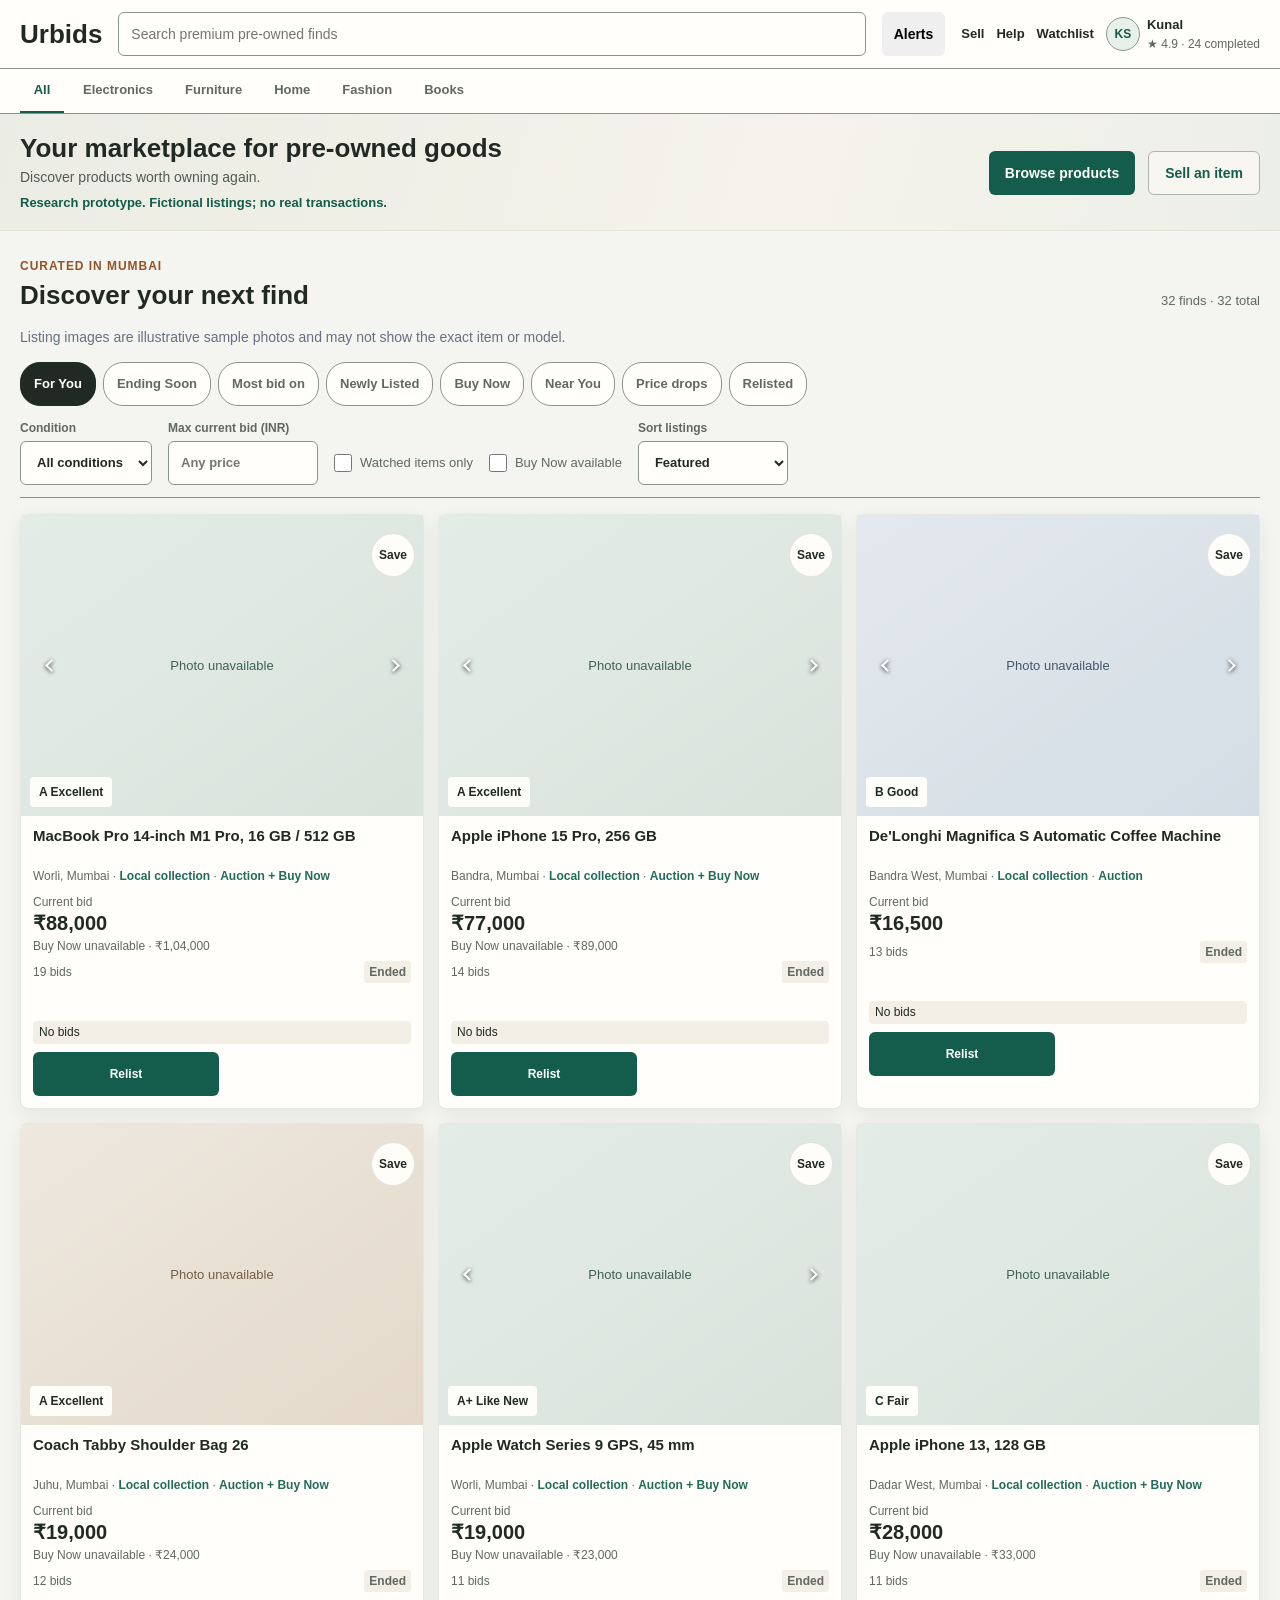
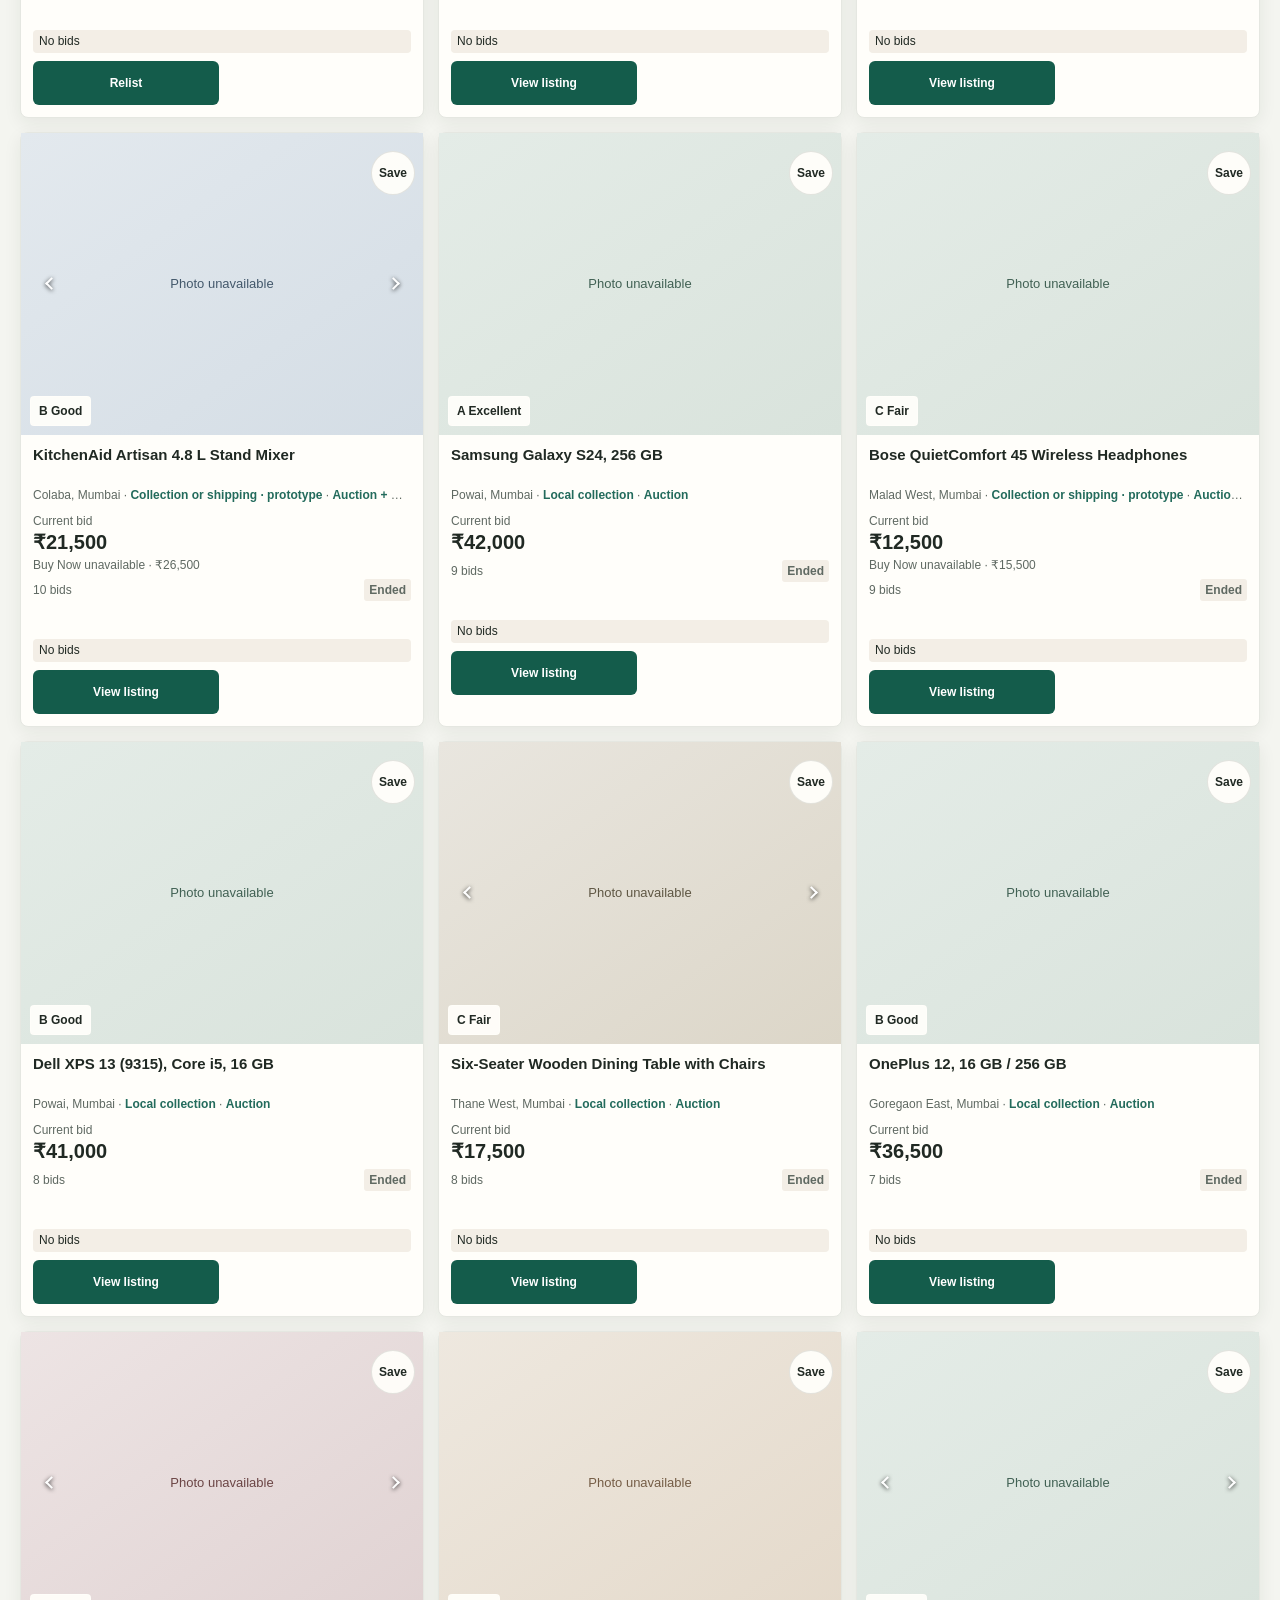
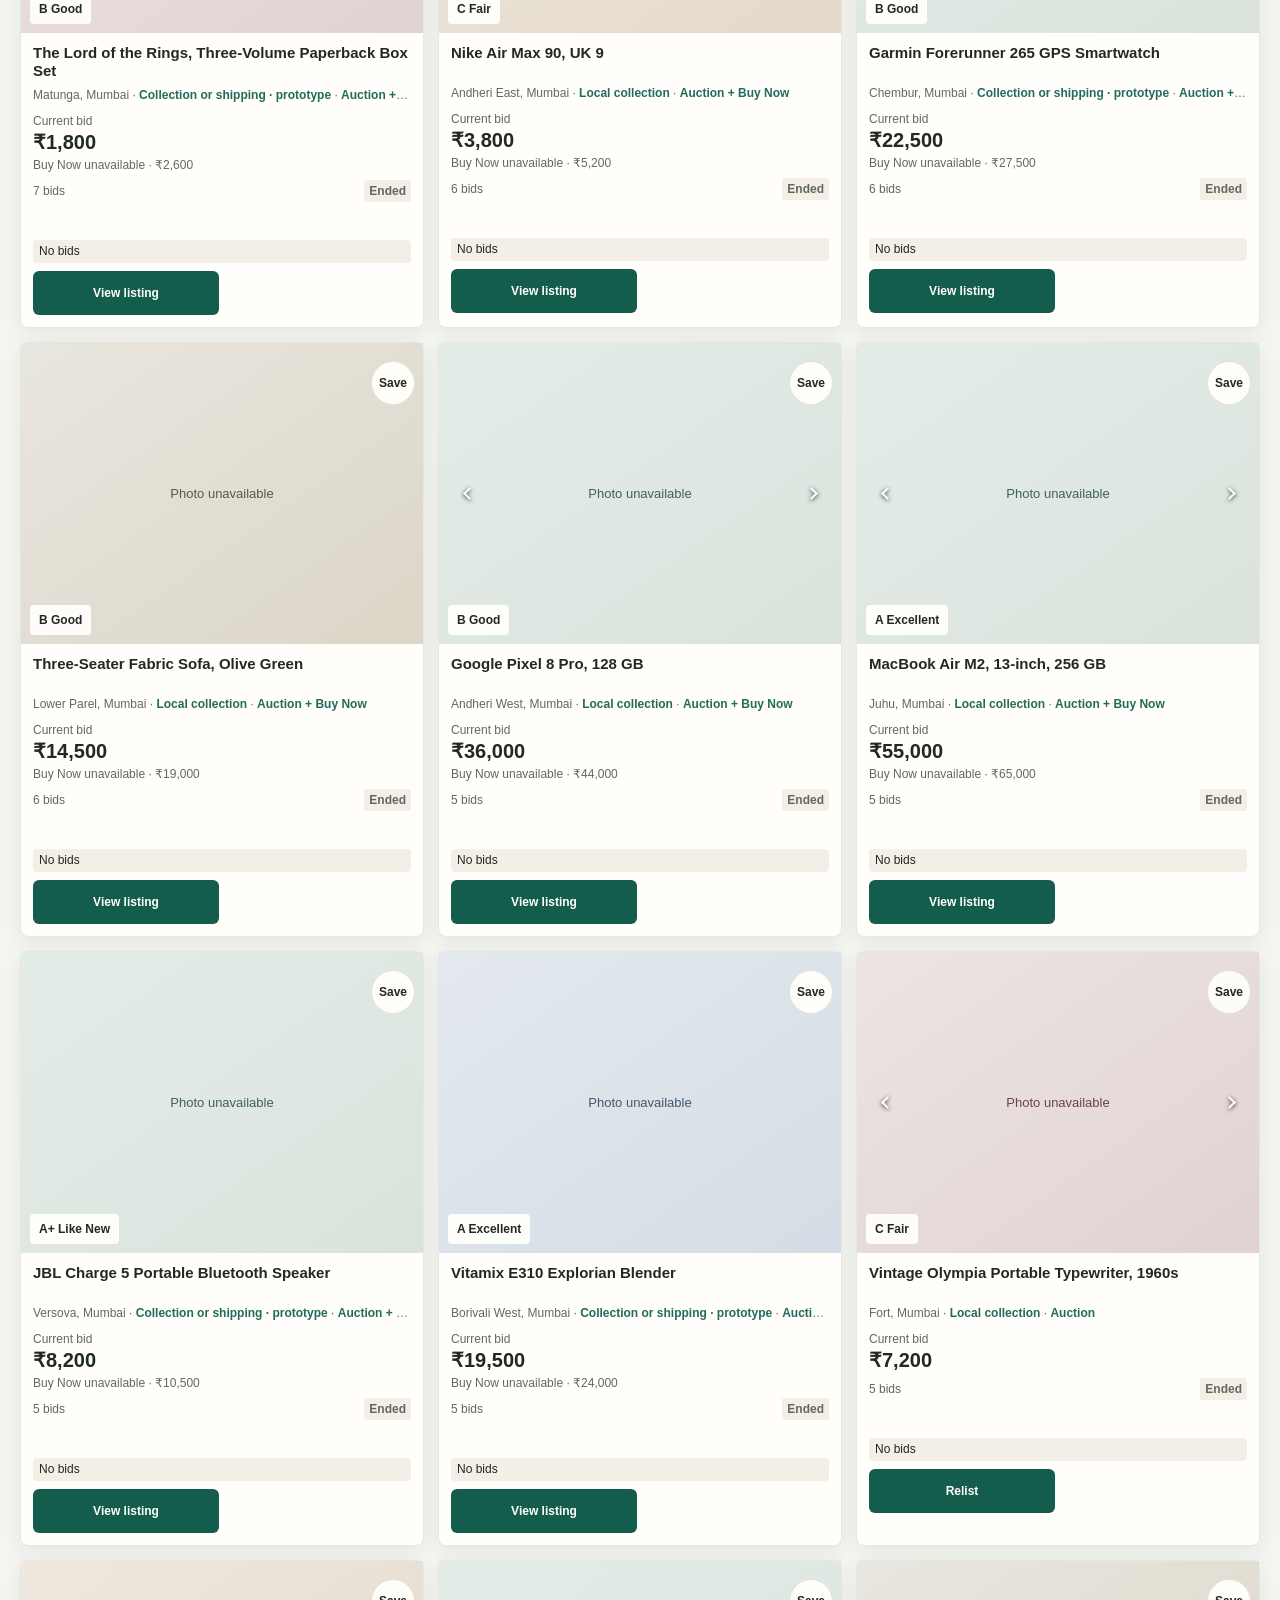
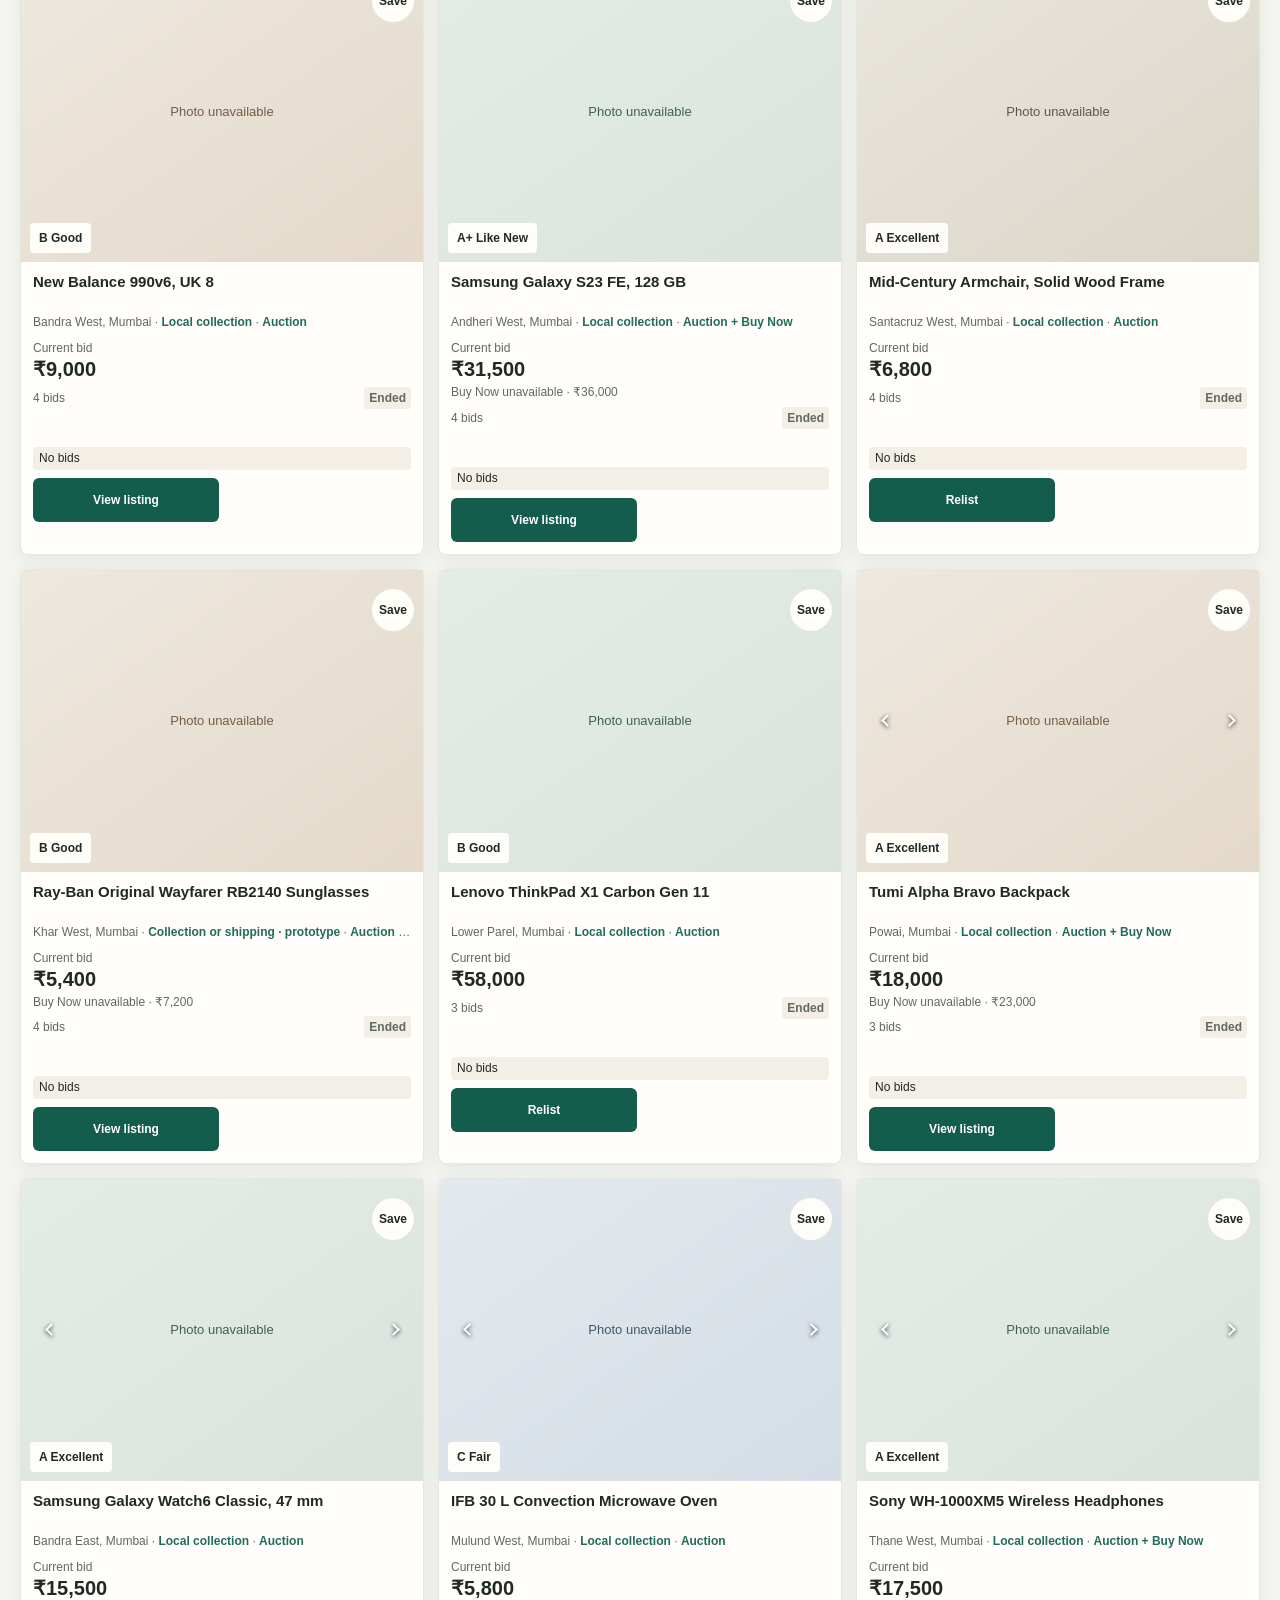
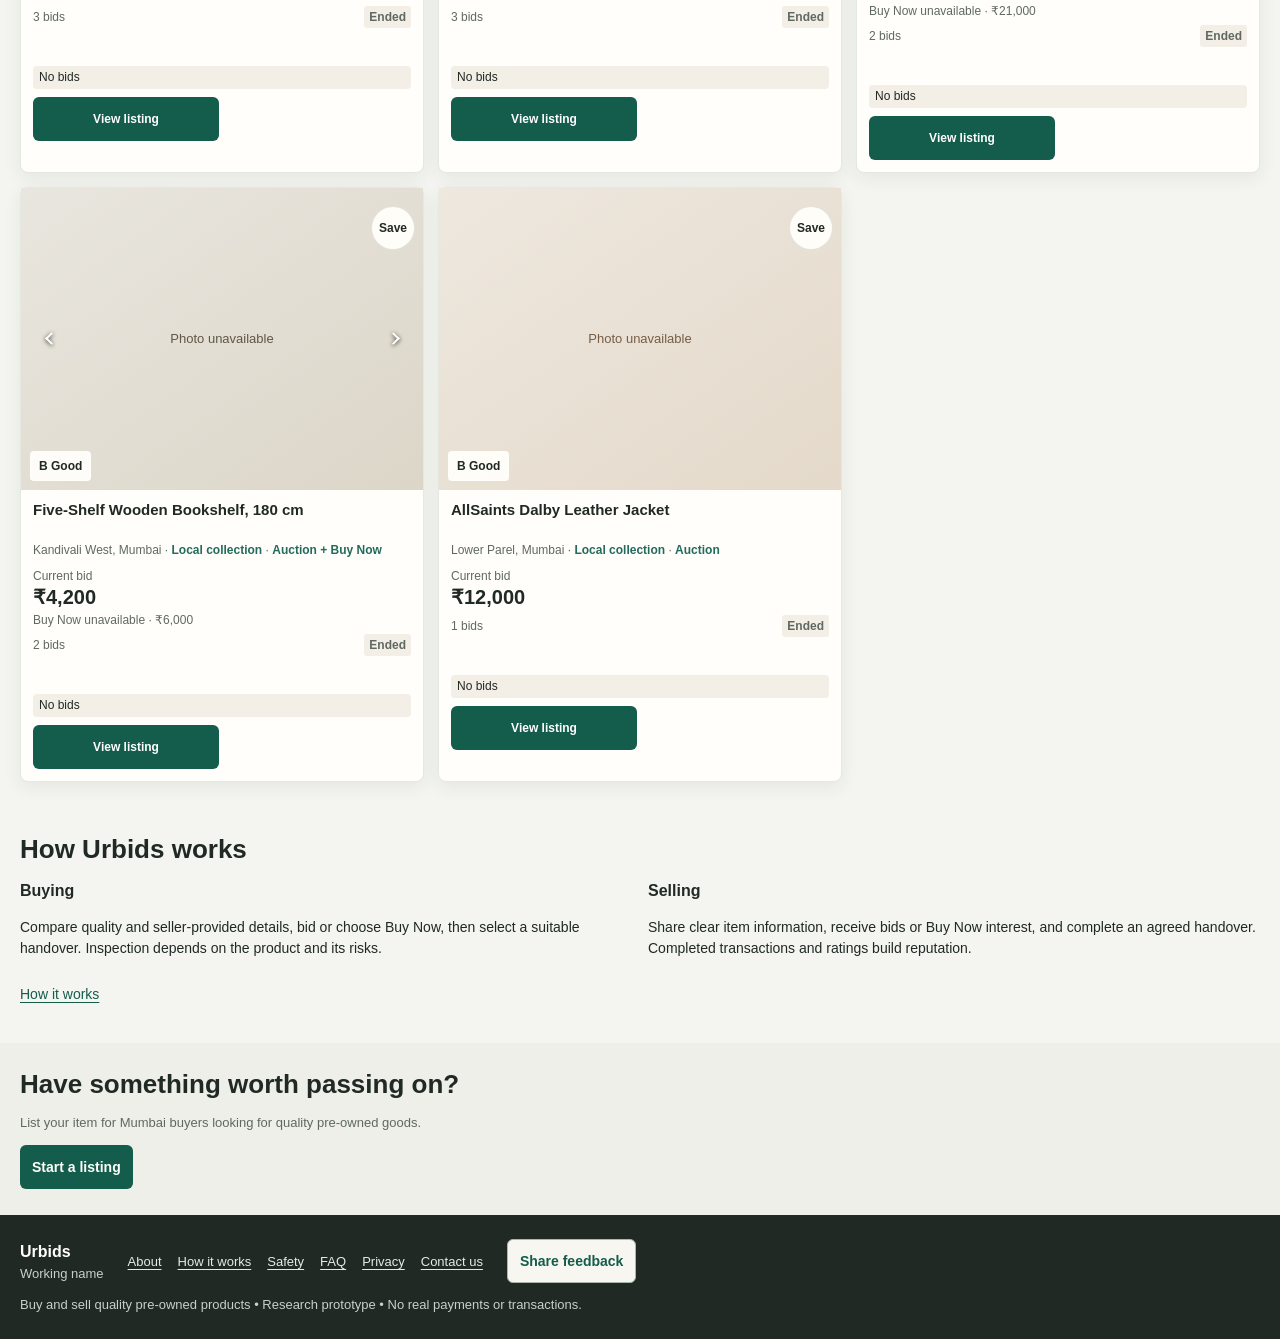
==== commit 3098e831: "Harden public research prototype" ====
--- a/index.html
+++ b/index.html
@@ -4,8 +4,17 @@
     <meta charset="UTF-8">
     <meta name="viewport" content="width=device-width, initial-scale=1.0">
 
-    <meta name="description" content="Buy and sell quality pre-owned products through auctions or Buy Now. Compare clear listing details, reputation and flexible handover options in this browser-local research prototype.">
-    <title>Urbids | Quality pre-owned marketplace</title>
+    <meta name="description" content="Discover products worth owning again. Urbids is a browser-local research prototype exploring a marketplace for pre-owned goods; listings, accounts and transactions are fictional simulations.">
+    <link rel="canonical" href="https://kunalsoni223-hue.github.io/urbids-public-demo/">
+    <link rel="icon" type="image/svg+xml" href="favicon.svg">
+    <meta property="og:title" content="Urbids | Your marketplace for pre-owned goods">
+    <meta property="og:description" content="Discover products worth owning again. A browser-local research prototype with fictional listings and simulated activity.">
+    <meta property="og:type" content="website">
+    <meta property="og:url" content="https://kunalsoni223-hue.github.io/urbids-public-demo/">
+    <meta name="twitter:card" content="summary">
+    <meta name="twitter:title" content="Urbids | Your marketplace for pre-owned goods">
+    <meta name="twitter:description" content="Discover products worth owning again. A browser-local research prototype with fictional listings and simulated activity.">
+    <title>Urbids | Your marketplace for pre-owned goods</title>
     <link rel="stylesheet" href="css/tokens.css">
     <link rel="stylesheet" href="css/base.css">
     <link rel="stylesheet" href="css/components.css">
@@ -20,15 +29,15 @@
                 <label class="visually-hidden" for="listing-search-input">Search products</label>
                 <input id="listing-search-input" type="search" placeholder="Search premium pre-owned finds">
             </div>
-            <button class="header-icon-button mobile-search-toggle" id="mobile-search-toggle" type="button" aria-label="Open search" aria-expanded="false" aria-controls="header-search">Search</button>
-            <button class="header-icon-button mobile-watchlist-toggle" id="mobile-watchlist-toggle" type="button" aria-label="Show watched items" aria-pressed="false">Saved</button>
-            <button class="header-icon-button notification-center-button" id="notification-center-button" type="button" aria-label="Notifications">Alerts <span class="notification-unread-count" id="notification-unread-count" hidden></span></button>
-            <nav class="navigation-links" aria-label="Main navigation">
+            <button class="header-icon-button mobile-search-toggle" id="mobile-search-toggle" type="button" aria-label="Search, open" aria-expanded="false" aria-controls="header-search">Search</button>
+            <button class="header-icon-button mobile-watchlist-toggle" id="mobile-watchlist-toggle" type="button" aria-label="Saved, show Watchlist" aria-pressed="false">Saved</button>
+            <button class="header-icon-button notification-center-button" id="notification-center-button" type="button" aria-label="Alerts">Alerts <span class="notification-unread-count" id="notification-unread-count" hidden></span></button>
+            <nav class="navigation-links" aria-label="Sell, Help, Watchlist and profile">
                 <a href="#sell">Sell</a>
                 <a href="#public-help">Help</a>
                 <button id="header-watchlist-toggle" type="button" aria-pressed="false">Watchlist</button>
                 <details class="profile-control" id="profile-control">
-                    <summary id="profile-control-toggle" aria-label="Open your profile">
+                    <summary id="profile-control-toggle" aria-label="KS, Kunal's profile menu">
                         <span class="profile-avatar" id="profile-avatar">KS</span>
                         <span class="profile-control-copy"><strong id="profile-name">Kunal</strong><small id="profile-reputation">4.9 ★ · 24 completed</small></span>
                     </summary>
@@ -44,8 +53,8 @@
                 </details>
             </nav>
             <details class="mobile-menu">
-                <summary id="mobile-menu-toggle" aria-label="Open menu">Menu</summary>
-                <nav aria-label="Mobile navigation">
+                <summary id="mobile-menu-toggle">Menu</summary>
+                <nav aria-label="Sell an item, Help and safety, My Activity, Profile and reviews, Account details">
                     <a href="#sell">Sell an item</a>
                     <a href="#public-help">Help &amp; safety</a>
                     
@@ -77,7 +86,6 @@
                     <a class="secondary-button" href="#sell">Sell an item</a>
                 </div>
                 <p class="hero-trust">Research prototype. Fictional listings; no real transactions.</p>
-                <p class="hero-trust">Activity stays in this browser; testers are not connected to each other.</p>
             </div>
         </section>
 
@@ -85,6 +93,7 @@
 
         
         <p class="container bid-error" id="storage-status" role="alert" hidden></p>
+        <p class="visually-hidden" id="global-status" role="status" aria-live="polite" aria-atomic="true"></p>
 
         
 
@@ -95,7 +104,7 @@
                         <p class="eyebrow">CURATED IN MUMBAI</p>
                         <h2 class="section-title">Discover your next find</h2>
                     </div>
-                    <p class="listings-count"><span id="filtered-listing-count" aria-live="polite">0</span> finds <span aria-hidden="true">·</span> <span id="public-listing-count">0</span> total</p>
+                    <p class="listings-count"><span id="filtered-listing-count">0</span> finds <span aria-hidden="true">·</span> <span id="public-listing-count">0</span> total</p>
                 </div>
                 <p class="listing-image-note bid-minimum">Listing images are illustrative sample photos and may not show the exact item or model.</p>
                 <div class="discovery-tabs" role="group" aria-label="Discover listings">
@@ -692,7 +701,7 @@
                     <label for="seller-photos">Product photos</label>
                     <input id="seller-photos" name="photos" type="file" accept="image/*" multiple aria-describedby="seller-photo-note seller-listing-error">
                     <p class="bid-minimum" id="seller-photo-note">Add clear photos showing the product, condition and relevant details. Photos stay in this browser and are not uploaded.</p>
-                    <div class="seller-photo-previews" id="seller-photo-previews" aria-live="polite"></div>
+                    <div class="seller-photo-previews" id="seller-photo-previews"></div>
 
                     <label for="seller-location">City / area only</label>
                     <input id="seller-location" name="location" type="text" aria-describedby="seller-listing-error" required>
@@ -860,7 +869,7 @@
                 </ul>
             </article>
             <article class="public-faq" id="public-faq" data-public-title="Frequently asked questions" hidden>
-                <details><summary>How does bidding work?</summary><p>Place the displayed next bid. The highest eligible accepted bid at auction close wins. A valid late bid can extend the auction by two minutes, up to three times.</p></details>
+                <details><summary>How does bidding work?</summary><p>Place the displayed next bid. The highest eligible accepted bid at auction close wins. A valid bid in the final two minutes extends the auction by two minutes; further valid bids in each renewed final two-minute window extend it again.</p></details>
                 <details><summary>Who chooses the bid increment?</summary><p>The seller chooses the auction's increment. Each next bid adds that fixed amount; buyers do not choose a custom manual amount.</p></details>
                 <details><summary>How does automatic bidding work?</summary><p>Set a private maximum and Urbids bids only when needed, using the seller's increment and never exceeding your limit. You can increase it later. Equal eligible maxima favour the earlier maximum. Other buyers and the seller do not see your limit. It is saved in this browser, not in a secure online account.</p></details>
                 <details><summary>What happens if I win?</summary><p>Confirm within six hours, review any simulated reservation deposit and choose an available handover option. This prototype does not arrange a real sale.</p></details>
@@ -868,8 +877,8 @@
                 <details><summary>Is a meetup mandatory?</summary><p>No. Available handover options depend on the listing and item. Eligible items may use simple collection; public meet-and-inspect is available when appropriate. Shipping is only a research simulation.</p></details>
                 <details><summary>When should I inspect?</summary><p>It depends on the item and its risks. Phones and laptops may benefit from technical checks; furniture from a condition and dimensions check; appliances from an operating check; and fashion from a condition check. Books and collectibles may need only a simple condition check. Follow the listing's guidance; inspection is not authentication or a guarantee.</p></details>
                 <details><summary>What if the item differs from its listing?</summary><p>Use the transaction's issue option to report a material mismatch before confirming completion. A wrong model or undisclosed fault differs from a change of mind. Issue handling and any refund shown here are simulations, not a promise of recovery.</p></details>
-                <details><summary>What are second-chance offers?</summary><p>After an eligible failed sale, a seller may offer the item to a previous bidder at that bidder's own accepted price. Offers are made one at a time and expire after 12 hours. They are simulated here.</p></details>
-                <details><summary>Is this a real marketplace yet?</summary><p>No. This is a browser-local research prototype with fictional listings and profiles. Public access does not create real accounts, payments, deliveries or transactions.</p></details>
+                <details><summary>What are second-chance offers?</summary><p>After an eligible failed sale, a seller may offer the item to a previous bidder at that bidder's last visible accepted bid. Offers are made one at a time and expire after 12 hours. They are simulated here.</p></details>
+                <details><summary>Is this a real marketplace yet?</summary><p>No. Each visitor uses an independent browser-local simulation. Bids, listings and activity are not shared with other visitors. Clearing browser data removes prototype activity. No real payments occur and no real accounts are created; browser-local activity should not contain sensitive information.</p></details>
             </article>
             <article id="public-privacy" data-public-title="Prototype privacy notice" hidden>
                 <p>Prototype records are saved in this browser. There are no real accounts, and other browsers or devices do not share your activity.</p>
--- a/css/tokens.css
+++ b/css/tokens.css
@@ -5,8 +5,8 @@
     --color-primary: #145c4b;
     --color-primary-strong: #104738;
     --color-accent: #935329;
-    --color-muted: #6c756e;
-    --color-border: #d8ddd5;
+    --color-muted: #5f6962;
+    --color-border: #8b948c;
     --color-soft-green: #e7f0e9;
     --color-soft-warm: #f3eee6;
     --color-urgent: #a7432d;
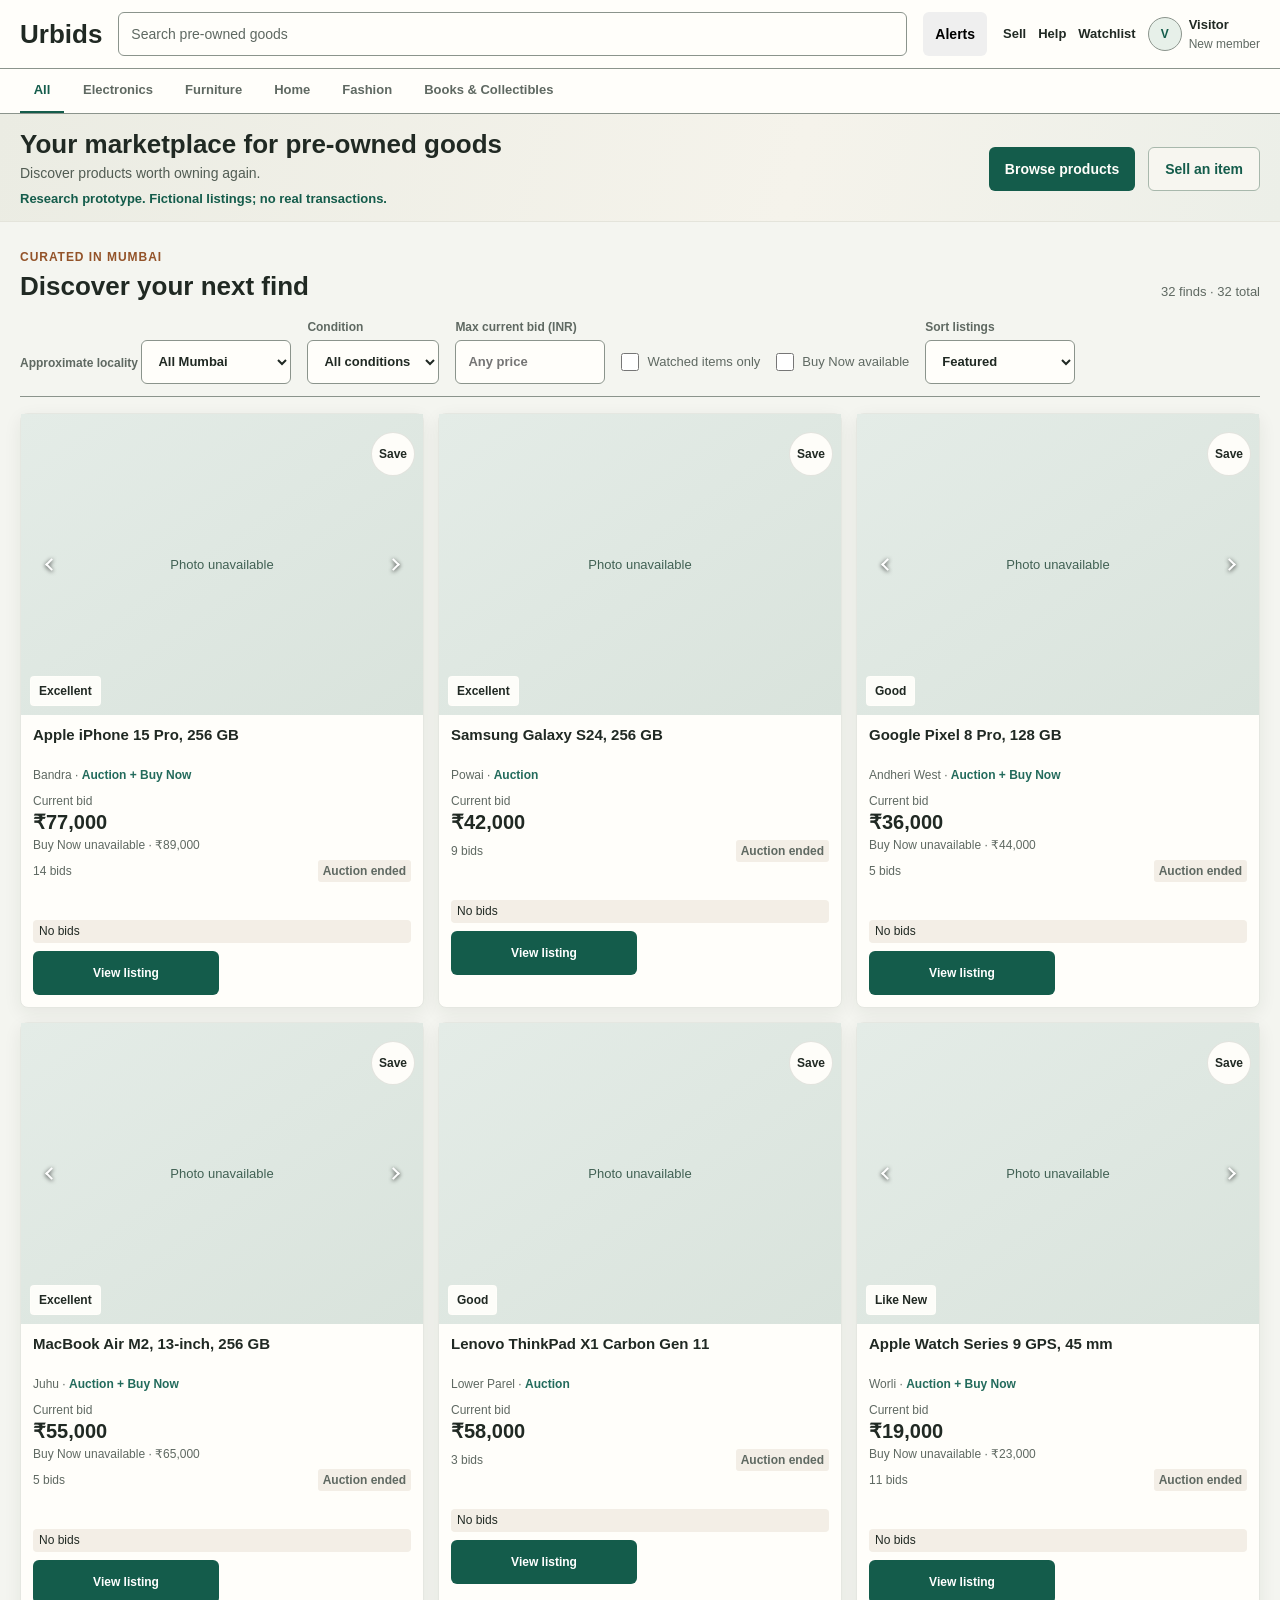
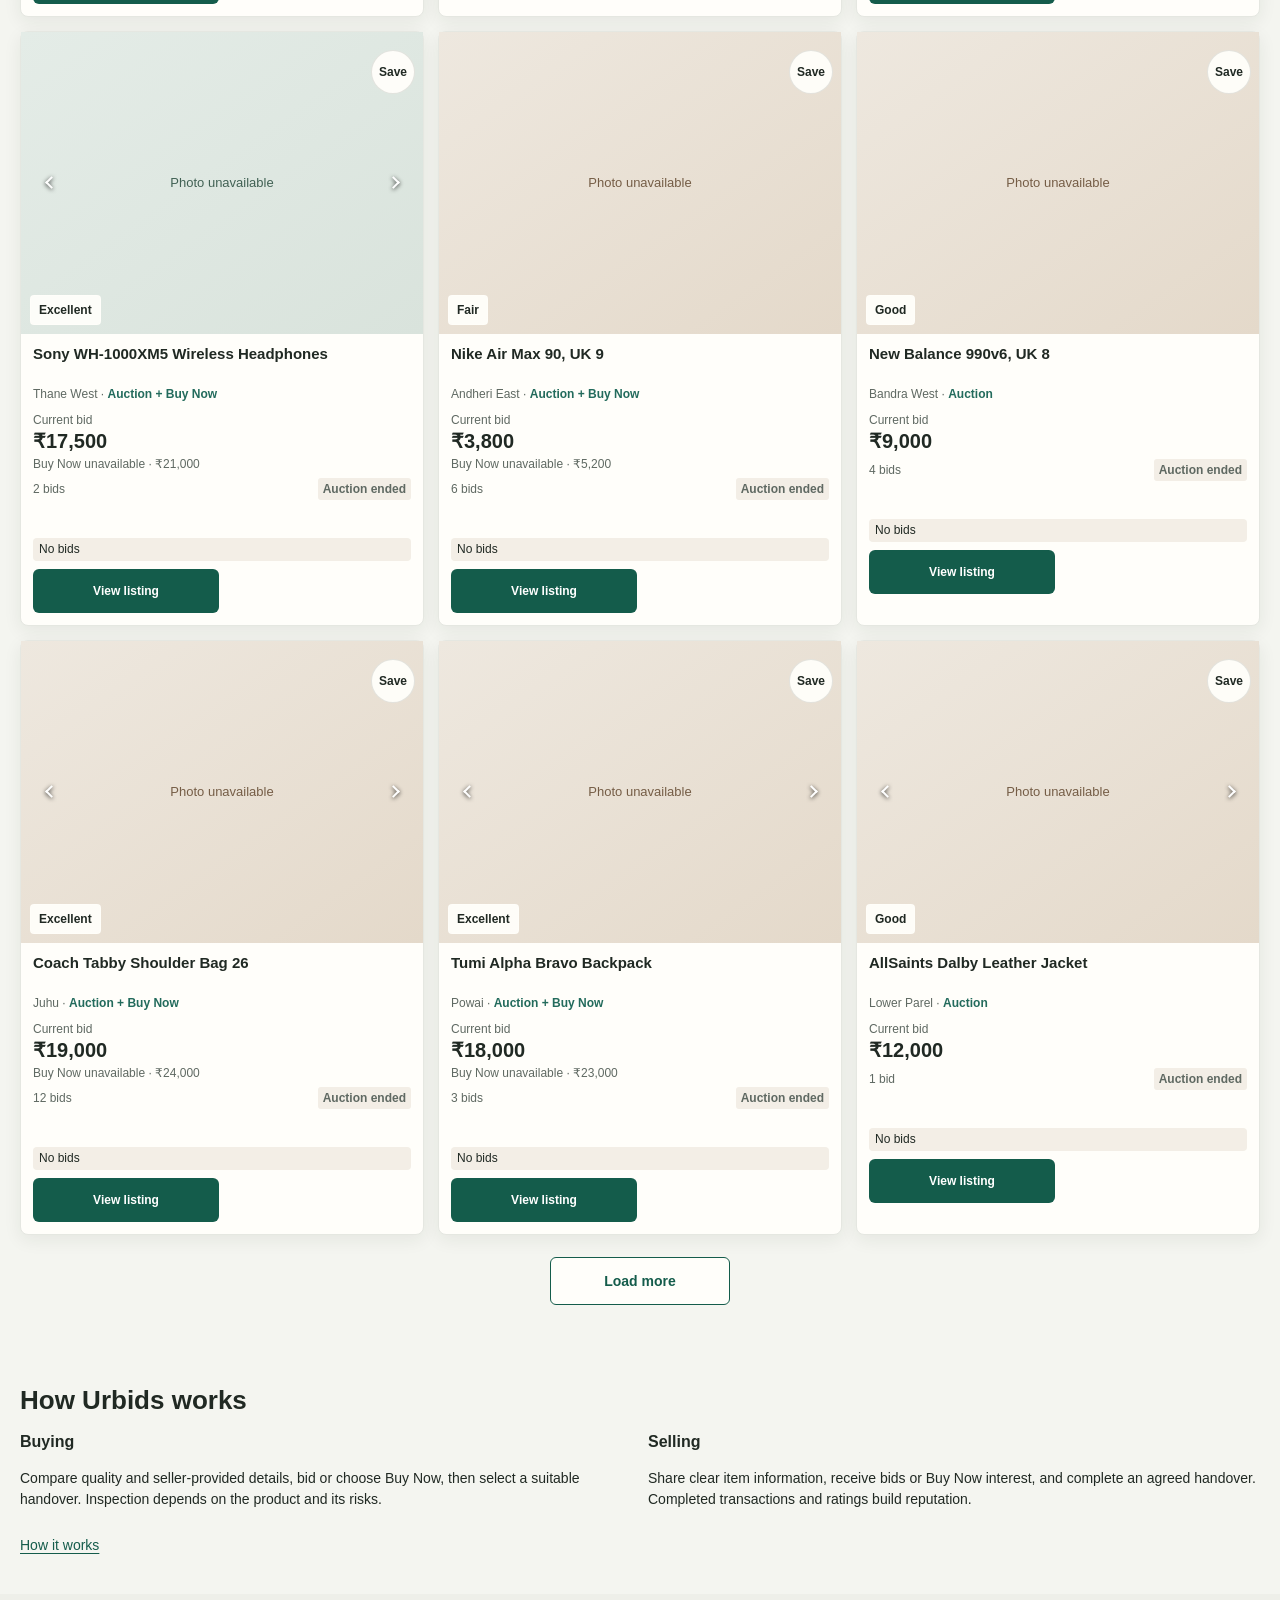
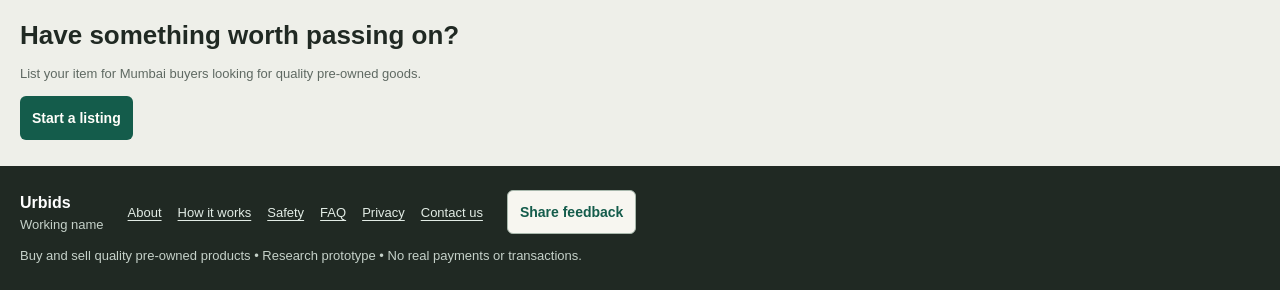
==== commit aeb542fb: "Improve seller and marketplace discovery experience" ====
--- a/index.html
+++ b/index.html
@@ -27,9 +27,9 @@
             <a class="brand" id="brand-name" href="#listings">Urbids</a>
             <div class="header-search" id="header-search">
                 <label class="visually-hidden" for="listing-search-input">Search products</label>
-                <input id="listing-search-input" type="search" placeholder="Search premium pre-owned finds">
-            </div>
-            <button class="header-icon-button mobile-search-toggle" id="mobile-search-toggle" type="button" aria-label="Search, open" aria-expanded="false" aria-controls="header-search">Search</button>
+                <input id="listing-search-input" type="search" placeholder="Search pre-owned goods">
+            </div>
+            <button class="header-icon-button mobile-search-toggle" id="mobile-search-toggle" type="button" aria-label="Open search" aria-expanded="false" aria-controls="header-search">Search</button>
             <button class="header-icon-button mobile-watchlist-toggle" id="mobile-watchlist-toggle" type="button" aria-label="Saved, show Watchlist" aria-pressed="false">Saved</button>
             <button class="header-icon-button notification-center-button" id="notification-center-button" type="button" aria-label="Alerts">Alerts <span class="notification-unread-count" id="notification-unread-count" hidden></span></button>
             <nav class="navigation-links" aria-label="Sell, Help, Watchlist and profile">
@@ -37,18 +37,19 @@
                 <a href="#public-help">Help</a>
                 <button id="header-watchlist-toggle" type="button" aria-pressed="false">Watchlist</button>
                 <details class="profile-control" id="profile-control">
-                    <summary id="profile-control-toggle" aria-label="KS, Kunal's profile menu">
-                        <span class="profile-avatar" id="profile-avatar">KS</span>
-                        <span class="profile-control-copy"><strong id="profile-name">Kunal</strong><small id="profile-reputation">4.9 ★ · 24 completed</small></span>
+                    <summary id="profile-control-toggle" aria-label="Open public visitor menu">
+                        <span class="profile-avatar" id="profile-avatar">V</span>
+                        <span class="profile-control-copy"><strong id="profile-name">Visitor</strong><small id="profile-reputation">Browse without an account</small></span>
                     </summary>
                     <div class="profile-menu">
-                        <p class="profile-prototype-note">Prototype only</p>
-                        <p class="profile-user-summary" id="profile-user-summary">Bandra West, Mumbai</p>
+                        <p class="profile-prototype-note">Browser-local research prototype</p>
+                        <p class="profile-user-summary" id="profile-user-summary">Mumbai</p>
+                        <button id="profile-create-account" type="button" hidden>Create account</button>
+                        <button id="profile-continue-browsing" type="button" hidden>Continue browsing</button>
                         <button id="open-my-activity" type="button" data-account-section="activity">My Activity</button>
                         <button id="open-profile-reviews" type="button" data-account-section="profile">Profile and reviews</button>
                         <button id="open-account-details" type="button" data-account-section="details">Account details</button>
                         <button id="profile-share-feedback" type="button">Share feedback</button>
-                        
                     </div>
                 </details>
             </nav>
@@ -57,13 +58,13 @@
                 <nav aria-label="Sell an item, Help and safety, My Activity, Profile and reviews, Account details">
                     <a href="#sell">Sell an item</a>
                     <a href="#public-help">Help &amp; safety</a>
-                    
-                    <p class="mobile-profile-note">Fictional profile: <strong id="mobile-profile-name">Kunal</strong></p>
+                    <p class="mobile-profile-note">Browsing as <strong id="mobile-profile-name">Visitor</strong> · Prototype only</p>
+                    <button id="mobile-create-account" type="button" hidden>Create account</button>
+                    <button id="mobile-continue-browsing" type="button" hidden>Continue browsing</button>
                     <button id="mobile-open-my-activity" type="button" data-account-section="activity">My Activity</button>
                     <button type="button" data-account-section="profile">Profile and reviews</button>
                     <button type="button" data-account-section="details">Account details</button>
                     <button id="mobile-share-feedback" type="button">Share feedback</button>
-                    
                 </nav>
             </details>
         </div>
@@ -89,16 +90,12 @@
             </div>
         </section>
 
-        
-
-        
         <p class="container bid-error" id="storage-status" role="alert" hidden></p>
         <p class="visually-hidden" id="global-status" role="status" aria-live="polite" aria-atomic="true"></p>
 
-        
-
         <section id="listings">
             <div class="container">
+                <div class="discovery-shelves" id="discovery-shelves" aria-label="Discover more"></div>
                 <div class="marketplace-heading">
                     <div>
                         <p class="eyebrow">CURATED IN MUMBAI</p>
@@ -106,20 +103,13 @@
                     </div>
                     <p class="listings-count"><span id="filtered-listing-count">0</span> finds <span aria-hidden="true">·</span> <span id="public-listing-count">0</span> total</p>
                 </div>
-                <p class="listing-image-note bid-minimum">Listing images are illustrative sample photos and may not show the exact item or model.</p>
-                <div class="discovery-tabs" role="group" aria-label="Discover listings">
-                    <button class="discovery-tab" type="button" data-discovery="for-you" aria-pressed="true">For You</button>
-                    <button class="discovery-tab" type="button" data-discovery="ending-soon" aria-pressed="false">Ending Soon</button>
-                    <button class="discovery-tab" type="button" data-discovery="popular" aria-pressed="false">Most bid on</button>
-                    <button class="discovery-tab" type="button" data-discovery="newly-listed" aria-pressed="false">Newly Listed</button>
-                    <button class="discovery-tab" type="button" data-discovery="buy-now" aria-pressed="false">Buy Now</button>
-                    <button class="discovery-tab" type="button" data-discovery="near-you" aria-pressed="false">Near You</button>
-                    <button class="discovery-tab" type="button" data-discovery="price-drops" aria-pressed="false">Price drops</button>
-                    <button class="discovery-tab" type="button" data-discovery="relisted" aria-pressed="false">Relisted</button>
-                </div>
                 <details class="listing-filter-panel" id="listing-filter-panel" open>
                     <summary><span>Filters</span><span id="filter-summary-count">All finds</span></summary>
                     <div class="listing-filters">
+                    <label class="locality-filter" for="locality-filter">
+                        Approximate locality
+                        <select id="locality-filter"><option value="all">All Mumbai</option></select>
+                    </label>
                     <label class="condition-filter" for="condition-filter">
                         Condition
                         <select id="condition-filter"></select>
@@ -141,6 +131,9 @@
                         <select id="listing-sort">
                             <option value="featured">Featured</option>
                             <option value="ending-soon">Ending soon</option>
+                            <option value="newest">Recently listed</option>
+                            <option value="price-low">Price: low to high</option>
+                            <option value="price-high">Price: high to low</option>
                         </select>
                     </label>
                     </div>
@@ -148,8 +141,15 @@
                 <div class="listings" id="listing-container"></div>
                 <div class="no-listings-message" id="no-listings-message" role="status" hidden>
                     <span>No listings match these filters.</span>
+                    <p class="active-listing-constraints" id="active-listing-constraints"></p>
                     <button id="clear-listing-filters" type="button">Clear filters</button>
-                </div>
+                    <button id="browse-all-listings" type="button">Browse all</button>
+                </div>
+                <button class="load-more-button" id="load-more-listings" type="button" hidden>Load more</button>
+                <section class="explore-more" id="explore-more-section" aria-labelledby="explore-more-title">
+                    <h2 id="explore-more-title">Explore more</h2>
+                    <div class="explore-more-shortcuts" id="explore-more-shortcuts"></div>
+                </section>
             </div>
         </section>
 
@@ -415,8 +415,6 @@
             </div>
         </dialog>
 
-        
-
         <dialog class="bid-dialog notification-dialog" id="notification-dialog" aria-labelledby="notification-title">
             <div class="bid-dialog-content">
                 <div class="product-dialog-header">
@@ -432,17 +430,11 @@
             </div>
         </dialog>
 
-        
-
         <dialog class="bid-dialog usability-dialog" id="usability-feedback-dialog" aria-labelledby="usability-feedback-title">
             <div class="bid-dialog-content">
                 <h2 id="usability-feedback-title">Share feedback</h2>
                 <p class="bid-minimum">Feedback is saved only in this browser, not sent to a research team. Do not include names, contact details, addresses, or payment information.</p>
                 <form id="usability-feedback-form">
-                    
-                    
-                    
-                    
                     <label for="feedback-journey">Journey tested</label>
                     <select id="feedback-journey" required>
                         <option value="">Choose a journey</option>
@@ -511,10 +503,6 @@
             </div>
         </dialog>
 
-        
-
-        
-
         <dialog class="bid-dialog" id="auction-management-dialog" aria-labelledby="auction-management-title">
             <div class="bid-dialog-content">
                 <div class="product-dialog-header">
@@ -538,7 +526,6 @@
                         <label for="auction-edit-start">Starting bid (INR)</label><input id="auction-edit-start" type="number" min="1" step="1" required>
                         <label for="auction-edit-increment">Bid increment</label><select id="auction-edit-increment" required></select>
                         <label for="auction-edit-buy">Buy Now (INR, optional)</label><input id="auction-edit-buy" type="number" min="1" step="1">
-                        
                         <label for="auction-edit-duration">Duration</label><select id="auction-edit-duration"><option value="24">24 hours</option><option value="48">48 hours</option><option value="72">72 hours</option><option value="168">168 hours</option></select>
                     </fieldset>
                     <fieldset id="auction-offer-fields">
@@ -662,113 +649,150 @@
         <dialog class="bid-dialog" id="seller-listing-dialog" aria-labelledby="seller-listing-title">
             <div class="bid-dialog-content">
                 <h2 id="seller-listing-title">Create a listing</h2>
-                <p class="bid-minimum">Explore selling a desirable, quality pre-owned item. This research submission stays in this browser and is not a real offer to sell.</p>
-                <form class="seller-listing-form" id="seller-listing-form">
-                    <fieldset>
-                        <legend>Product</legend>
-                    <label for="seller-item-title">Item title</label>
-                    <input id="seller-item-title" name="title" type="text" maxlength="100" aria-describedby="seller-listing-error" required>
-
-                    <label for="seller-brand-model">Brand / model</label>
-                    <input id="seller-brand-model" name="brandModel" type="text" maxlength="100" aria-describedby="seller-listing-error" required>
-
-                    <label for="seller-estimated-value">Estimated item value (INR)</label>
-                    <input id="seller-estimated-value" name="estimatedValue" type="number" min="1" step="1" aria-describedby="seller-listing-error">
-
-                    <label for="seller-category">Category</label>
-                    <select id="seller-category" name="category" aria-describedby="seller-listing-error" required></select>
-
-                    <label for="seller-subcategory">Subcategory</label>
-                    <select id="seller-subcategory" name="subcategory" aria-describedby="seller-listing-error" required></select>
-
-                    <label for="seller-condition">Condition</label>
-                    <select id="seller-condition" name="condition" aria-describedby="seller-listing-error" required></select>
-                    <p class="seller-condition-guidance" id="seller-condition-guidance">Condition grades are seller-reported; describe defects and wear clearly.</p>
-                    </fieldset>
-
-                    <fieldset>
-                        <legend>Collection and delivery</legend>
-                        <label for="seller-fulfilment-method">Fulfilment</label>
-                        <select id="seller-fulfilment-method" name="fulfilmentMethod" aria-describedby="seller-listing-error" required></select>
-                    </fieldset>
-
-                    <fieldset>
-                        <legend>Details</legend>
-                    <label for="seller-description">Description</label>
-                    <textarea id="seller-description" name="description" rows="4" maxlength="1000" aria-describedby="seller-listing-error" required></textarea>
-                    <p class="bid-minimum">Do not include contact details, private addresses, account credentials, or full device identifiers.</p>
-
-                    <label for="seller-photos">Product photos</label>
-                    <input id="seller-photos" name="photos" type="file" accept="image/*" multiple aria-describedby="seller-photo-note seller-listing-error">
-                    <p class="bid-minimum" id="seller-photo-note">Add clear photos showing the product, condition and relevant details. Photos stay in this browser and are not uploaded.</p>
-                    <div class="seller-photo-previews" id="seller-photo-previews"></div>
-
-                    <label for="seller-location">City / area only</label>
-                    <input id="seller-location" name="location" type="text" aria-describedby="seller-listing-error" required>
-                    <p class="bid-minimum">Do not enter a private address. Public listings show only the pilot city.</p>
-                    </fieldset>
-
-                    <fieldset class="seller-specifications">
-                        <legend>Product specifications</legend>
-                        <p class="bid-minimum">Add the details relevant to your item, including condition, wear and any missing parts. Never enter full serial numbers or credentials.</p>
-                        <div id="seller-specification-fields" class="seller-specification-fields"></div>
-                    </fieldset>
-
-                    <fieldset>
-                        <legend>Pricing</legend>
-                    <p class="bid-minimum">Choose an auction, Buy Now, or both.</p>
-                    <label for="seller-listing-format">Listing format</label>
-                    <select id="seller-listing-format" name="listingFormat" required>
-                        <option value="auction">Auction</option>
-                        <option value="buy_now">Buy Now</option>
-                        <option value="auction_buy_now">Auction + Buy Now</option>
-                    </select>
-                    <div id="seller-auction-pricing">
-                    <label for="seller-starting-bid">Starting bid (INR)</label>
-                    <input id="seller-starting-bid" name="startingBid" type="number" min="1" step="1" aria-describedby="seller-listing-error" required>
-                    <label for="seller-bid-increment">Bid increment</label>
-                    <select id="seller-bid-increment" name="bidIncrement" required></select>
-                    </div>
-
-                    <div id="seller-buy-now-controls">
-                    <label for="seller-buy-now">Buy Now price (INR)</label>
-                    <input id="seller-buy-now" name="buyNowPrice" type="number" min="1" step="1" aria-describedby="seller-listing-error">
-                    </div>
-                    <p class="seller-price-guidance" id="seller-price-guidance" aria-live="polite">Choose a subcategory to see a sample-based price range.</p>
-
-                    <div id="seller-auction-duration-wrap">
-                    <label for="seller-auction-duration">Auction duration</label>
-                    <select id="seller-auction-duration" name="auctionDurationHours" aria-describedby="seller-listing-error" required></select>
-                    </div>
-
-                    
-                    </fieldset>
-
-                    <fieldset class="seller-review-group">
-                        <legend>Review</legend>
-                        <dl class="seller-review-summary">
-                            <div><dt>Item</dt><dd id="seller-summary-title">Add an item title</dd></div>
-                            <div><dt>Brand / model</dt><dd id="seller-summary-brand">Not entered</dd></div>
-                            <div><dt>Category, subcategory and condition</dt><dd id="seller-summary-category">Not selected</dd></div>
-                            <div><dt>Description</dt><dd id="seller-summary-description">Not entered</dd></div>
-                            <div><dt>Photos</dt><dd id="seller-summary-photos">None selected</dd></div>
-                            <div><dt>Location</dt><dd id="seller-summary-location">Not entered</dd></div>
-                            <div><dt>Estimated item value</dt><dd id="seller-summary-estimated-value">Not entered</dd></div>
-                            <div><dt>Fulfilment</dt><dd id="seller-summary-fulfilment">In-person collection</dd></div>
-                            <div><dt>Specifications</dt><dd id="seller-summary-specifications">None added</dd></div>
-                            <div><dt>Starting bid</dt><dd id="seller-summary-starting-bid">Not entered</dd></div>
-                            <div><dt>Bid increment</dt><dd id="seller-summary-bid-increment"></dd></div>
-                            <div><dt>Buy Now</dt><dd id="seller-summary-buy-now">Not set</dd></div>
-                            <div><dt>Listing format</dt><dd id="seller-summary-format">Auction</dd></div>
-                            <div><dt>Auction duration</dt><dd id="seller-summary-duration">72 hours</dd></div>
-                            
-                        </dl>
-                    <p class="bid-error" id="seller-listing-error" role="alert"></p>
-                    <div class="bid-actions">
-                        <button class="bid-cancel" id="cancel-seller-listing" type="button">Cancel</button>
-                        <button class="primary-button" type="submit">Submit for review</button>
-                    </div>
-                    </fieldset>
+                <p class="bid-minimum">Describe your item, choose how to sell, then review and publish. Drafts and submissions stay in this browser; other browsers cannot see them, and no real moderator is contacted. Do not enter personal addresses, payment details or sensitive information.</p>
+                <form class="seller-listing-form" id="seller-listing-form" novalidate>
+                    <details class="seller-form-section" data-seller-section="product" open>
+                        <summary>1. Product</summary>
+                        <fieldset><legend>What are you selling?</legend>
+                            <label for="seller-category">Category</label>
+                            <select id="seller-category" name="category" aria-describedby="seller-listing-error" required></select>
+                            <label for="seller-subcategory">Subcategory</label>
+                            <select id="seller-subcategory" name="subcategory" aria-describedby="seller-listing-error" required></select>
+                            <label for="seller-brand-model">Brand or maker</label>
+                            <input id="seller-brand-model" name="brandModel" type="text" maxlength="100" aria-describedby="seller-listing-error">
+                            <label for="seller-model">Model (if relevant)</label>
+                            <input id="seller-model" name="model" type="text" maxlength="100">
+                            <label for="seller-item-title">Listing title</label>
+                            <input id="seller-item-title" name="title" type="text" maxlength="60" aria-describedby="seller-title-count seller-listing-error" required>
+                            <p class="seller-character-count" id="seller-title-count" aria-live="polite">0 / 60</p>
+                            <div id="seller-estimated-value-wrap"><label for="seller-estimated-value">Estimated item value (INR)</label>
+                                <input id="seller-estimated-value" name="estimatedValue" type="number" min="1" step="1"></div>
+                        </fieldset>
+                    </details>
+                    <details class="seller-form-section" data-seller-section="photos">
+                        <summary>2. Photos</summary>
+                        <fieldset><legend>Guided photo plan</legend>
+                            <label for="seller-photo-purpose">Photo purpose</label>
+                            <select id="seller-photo-purpose" name="photoPurpose"></select>
+                            <label for="seller-photos">Choose photos</label>
+                            <input id="seller-photos" name="photos" type="file" accept="image/*" multiple aria-describedby="seller-photo-note seller-listing-error">
+                            <p class="bid-minimum" id="seller-photo-note">Add at least 3 where possible (up to 10). These are temporary previews in this browser session; files may need selecting again after a refresh.</p>
+                            <div id="seller-photo-guidance" class="seller-photo-guidance"></div>
+                            <div class="seller-photo-previews" id="seller-photo-previews"></div>
+                        </fieldset>
+                    </details>
+                    <details class="seller-form-section" data-seller-section="condition">
+                        <summary>3. Condition</summary>
+                        <fieldset><legend>How would you describe its condition?</legend>
+                            <label for="seller-condition">Condition</label>
+                            <select id="seller-condition" name="condition" aria-describedby="seller-condition-guidance seller-listing-error" required></select>
+                            <p class="seller-condition-guidance" id="seller-condition-guidance">Condition is seller-declared, not Urbids-verified.</p>
+                            <label for="seller-known-defects">Known defects</label>
+                            <textarea id="seller-known-defects" name="knownDefects" rows="3" maxlength="500" aria-describedby="seller-defects-help seller-defects-count"></textarea>
+                            <p class="bid-minimum" id="seller-defects-help">Mention scratches, damage, missing parts, repairs or functional problems.</p>
+                            <p class="seller-character-count" id="seller-defects-count" aria-live="polite">0 / 500</p>
+                            <label class="seller-confirmation"><input id="seller-defects-confirmed" name="defectsConfirmed" type="checkbox"> I have disclosed all known defects.</label>
+                        </fieldset>
+                    </details>
+                    <details class="seller-form-section" data-seller-section="details">
+                        <summary>4. Product details</summary>
+                        <fieldset class="seller-specifications"><legend>Category-specific details</legend>
+                            <p class="bid-minimum">Only details relevant to this item are shown. Never enter full serial numbers or credentials.</p>
+                            <div id="seller-specification-fields" class="seller-specification-fields"></div>
+                            <details class="seller-help" id="seller-proof-help" hidden><summary>Proof of purchase</summary><p>Select whether proof is available; do not enter receipt numbers or upload private documents.</p></details>
+                            <details class="seller-help" id="seller-activation-help" hidden><summary>Activation lock</summary><p>Only list a device you can lawfully transfer with account locks removed. Never share credentials.</p></details>
+                            <label for="seller-included-items">Included items / accessories</label>
+                            <textarea id="seller-included-items" name="includedItems" rows="2" maxlength="500"></textarea>
+                            <label for="seller-description">Description</label>
+                            <textarea id="seller-description" name="description" rows="4" maxlength="2000" aria-describedby="seller-description-count seller-listing-error" required></textarea>
+                            <p class="seller-character-count" id="seller-description-count" aria-live="polite">0 / 2000</p>
+                            <label for="seller-reference">Optional seller reference number</label>
+                            <input id="seller-reference" name="sellerReference" type="text" maxlength="40">
+                        </fieldset>
+                    </details>
+                    <details class="seller-form-section" data-seller-section="format">
+                        <summary>5. Selling format and price</summary>
+                        <fieldset><legend>Choose how to sell</legend>
+                            <label for="seller-listing-format">Selling format</label>
+                            <select id="seller-listing-format" name="listingFormat" required>
+                                <option value="auction">Auction</option><option value="buy_now">Buy Now</option><option value="auction_buy_now">Auction + Buy Now</option>
+                            </select>
+                            <div id="seller-auction-pricing">
+                                <label for="seller-starting-bid">Starting price (INR)</label>
+                                <input id="seller-starting-bid" name="startingBid" type="number" min="1" step="1" aria-describedby="seller-starting-help seller-listing-error" required>
+                                <div class="seller-inline-help"><p class="bid-minimum" id="seller-starting-help">Set the first bid you would accept.</p><details class="seller-help"><summary>Starting price help</summary><p>A lower start may invite more bids; prototype guidance uses sample listings only.</p></details></div>
+                                <label for="seller-bid-increment">Bid increment</label>
+                                <select id="seller-bid-increment" name="bidIncrement" required></select>
+                                <p class="bid-minimum">Each new bid increases by at least this amount. <span id="seller-increment-recommendation"></span></p>
+                            </div>
+                            <div id="seller-buy-now-controls">
+                                <label for="seller-buy-now">Buy Now price (INR)</label>
+                                <input id="seller-buy-now" name="buyNowPrice" type="number" min="1" step="1" aria-describedby="seller-listing-error">
+                                <div class="seller-inline-help"><p class="bid-minimum">Must be above the valid current or starting auction price.</p><details class="seller-help"><summary>Buy Now help</summary><p>Buy Now closes bidding at this displayed amount.</p></details></div>
+                            </div>
+                            <p class="seller-price-guidance" id="seller-price-guidance" aria-live="polite">Prototype price guidance appears when sample data is sufficient.</p>
+                            <div id="seller-reserve-controls" hidden><label for="seller-reserve-mode">Reserve price</label>
+                                <select id="seller-reserve-mode" name="reservePriceMode"><option value="none">No reserve</option><option value="set">Set a reserve</option></select>
+                                <div id="seller-reserve-price-wrap" hidden><label for="seller-reserve-price">Reserve price (INR)</label><input id="seller-reserve-price" name="reservePrice" type="number" min="1" step="1"></div>
+                            </div>
+                        </fieldset>
+                    </details>
+                    <details class="seller-form-section" data-seller-section="fulfilment">
+                        <summary>6. Duration and fulfilment</summary>
+                        <fieldset><legend>Auction duration</legend>
+                            <div id="seller-auction-duration-wrap"><label for="seller-auction-duration">Duration</label>
+                                <select id="seller-auction-duration" name="auctionDurationHours" required></select>
+                                <p class="bid-minimum">Seven days gives more buyers time to discover your listing.</p></div>
+                            <div id="seller-auto-relist-wrap"><label for="seller-auto-relist">If the item does not sell</label>
+                                <select id="seller-auto-relist" name="autoRelist"><option value="decide">Let me decide</option><option value="once">Automatically relist once</option><option value="three">Automatically relist up to 3 times</option></select></div>
+                            <details class="seller-help" id="seller-relist-help"><summary>Automatic relisting</summary><p>Eligible only after second-chance offers end and recovery checks pass. You can disable future relists.</p></details>
+                            <label for="seller-fulfilment-method">How can the buyer receive the item?</label>
+                            <select id="seller-fulfilment-method" name="fulfilmentMethod" aria-describedby="seller-fulfilment-help seller-listing-error" required></select>
+                            <label class="seller-confirmation"><input id="seller-meet-inspect" name="meetAndInspectAvailable" type="checkbox" checked> Public meet and inspect available</label>
+                            <p class="bid-minimum" id="seller-fulfilment-help">Collection is arranged at an appropriate public location. Prototype shipping does not book a courier or collect payment.</p>
+                            <p class="bid-minimum" id="seller-fulfilment-recommendation"></p>
+                            <label for="seller-location">Approximate Mumbai locality</label>
+                            <select id="seller-location" name="location" aria-describedby="seller-listing-error" required></select>
+                            <p class="bid-minimum">Never enter a home address. Only the selected city or approximate locality is stored.</p>
+                        </fieldset>
+                    </details>
+                    <details class="seller-form-section seller-review-group" data-seller-section="review">
+                        <summary>7. Review and publish</summary>
+                        <fieldset><legend>Review your listing</legend>
+                            <ul class="seller-review-checklist" id="seller-review-checklist" aria-label="Submission checklist">
+                                <li data-check="product">Product identified</li><li data-check="photo">Main photo selected</li>
+                                <li data-check="condition">Condition declared</li><li data-check="defects">Defects disclosed</li>
+                                <li data-check="details">Required category details complete</li><li data-check="format">Selling format selected</li>
+                                <li data-check="pricing">Pricing valid</li><li data-check="duration">Duration selected where relevant</li>
+                                <li data-check="fulfilment">Fulfilment option selected</li><li data-check="acknowledgement">Seller acknowledgement accepted</li>
+                            </ul>
+                            <dl class="seller-review-summary">
+                                <div><dt>Item</dt><dd id="seller-summary-title">Add an item title</dd></div>
+                                <div><dt>Brand / model</dt><dd id="seller-summary-brand">Not entered</dd></div>
+                                <div><dt>Category and condition</dt><dd id="seller-summary-category">Not selected</dd></div>
+                                <div><dt>Description</dt><dd id="seller-summary-description">Not entered</dd></div>
+                                <div><dt>Photos</dt><dd id="seller-summary-photos">Main photo required</dd></div>
+                                <div><dt>Location</dt><dd id="seller-summary-location">Not entered</dd></div>
+                                <div><dt>Estimated item value</dt><dd id="seller-summary-estimated-value">Not entered</dd></div>
+                                <div><dt>Fulfilment</dt><dd id="seller-summary-fulfilment">In-person collection</dd></div>
+                                <div><dt>Specifications</dt><dd id="seller-summary-specifications">None added</dd></div>
+                                <div><dt>Starting price</dt><dd id="seller-summary-starting-bid">Not entered</dd></div>
+                                <div><dt>Bid increment</dt><dd id="seller-summary-bid-increment"></dd></div>
+                                <div><dt>Buy Now</dt><dd id="seller-summary-buy-now">Not set</dd></div>
+                                <div><dt>Format</dt><dd id="seller-summary-format">Auction</dd></div>
+                                <div><dt>Duration</dt><dd id="seller-summary-duration">7 days</dd></div>
+                                <div id="seller-summary-reserve-row" hidden><dt>Reserve</dt><dd id="seller-summary-reserve">None</dd></div>
+                            </dl>
+                            <label class="seller-confirmation"><input id="seller-acknowledgement" name="sellerAcknowledgement" type="checkbox"> I confirm this listing is accurate and I am authorized to sell this item.</label>
+                            <p class="bid-error" id="seller-listing-error" role="alert"></p>
+                            <div class="bid-actions seller-review-actions">
+                                <button class="bid-cancel" id="cancel-seller-listing" type="button">Cancel</button>
+                                <button class="bid-cancel" id="seller-save-draft" type="button">Save draft</button>
+                                <button class="bid-cancel" id="seller-preview-listing" type="button">Preview listing</button>
+                                <button class="primary-button" type="submit">Submit for review</button>
+                            </div>
+                        </fieldset>
+                    </details>
                 </form>
                 <p class="bid-success" id="seller-listing-success" role="status" hidden></p>
                 <button class="primary-button" id="seller-listing-done" type="button" hidden>Done</button>
@@ -798,7 +822,6 @@
             </div>
         </section>
 
-        
         <section class="account-area" id="account-area" aria-labelledby="account-heading" hidden>
             <div class="container account-layout">
                 <div class="account-header">
@@ -878,13 +901,14 @@
                 <details><summary>When should I inspect?</summary><p>It depends on the item and its risks. Phones and laptops may benefit from technical checks; furniture from a condition and dimensions check; appliances from an operating check; and fashion from a condition check. Books and collectibles may need only a simple condition check. Follow the listing's guidance; inspection is not authentication or a guarantee.</p></details>
                 <details><summary>What if the item differs from its listing?</summary><p>Use the transaction's issue option to report a material mismatch before confirming completion. A wrong model or undisclosed fault differs from a change of mind. Issue handling and any refund shown here are simulations, not a promise of recovery.</p></details>
                 <details><summary>What are second-chance offers?</summary><p>After an eligible failed sale, a seller may offer the item to a previous bidder at that bidder's last visible accepted bid. Offers are made one at a time and expire after 12 hours. They are simulated here.</p></details>
-                <details><summary>Is this a real marketplace yet?</summary><p>No. Each visitor uses an independent browser-local simulation. Bids, listings and activity are not shared with other visitors. Clearing browser data removes prototype activity. No real payments occur and no real accounts are created; browser-local activity should not contain sensitive information.</p></details>
+                <details><summary>Can I contact a seller through listing questions?</summary><p>No. Seeded product questions are fictional samples; questions you submit are stored only in this browser and are not seen by other visitors or a real seller. There is no private messaging or seller contact.</p></details>
+                <details><summary>Is this a real marketplace yet?</summary><p>No. You can create a browser-local prototype account, but there is no real authentication. Accounts work only in this browser and do not sync to other devices or browsers. Other visitors cannot interact with your account. Clearing this browser's site data can remove it. No real payments occur; do not enter sensitive information.</p></details>
             </article>
             <article id="public-privacy" data-public-title="Prototype privacy notice" hidden>
-                <p>Prototype records are saved in this browser. There are no real accounts, and other browsers or devices do not share your activity.</p>
-                <p>Listings, profiles, bids, watchlists and feedback are stored locally in this browser. Other testers and browsers are not connected, so bids and activity are not shared.</p>
-                <p>Do not enter sensitive information in feedback, listings or other fields. Use no real names, contact details, addresses, full device identifiers or payment information. No real payment data should be entered anywhere.</p>
-                <p>Feedback is not sent to a research team. During a facilitated session, let the researcher know if you saved feedback; this form does not send a message. Clearing this site's browser data removes local prototype records.</p>
+                <p>Prototype accounts are browser-local simulations, not real authentication. They work only in this browser and do not work across devices or browsers. Other visitors cannot interact with your account. Clearing this browser's site data can remove the account and its activity.</p>
+                <p>Usability events record action types, timestamps and a small set of coded details. They do not include display names, account IDs, search text, bid input text or private maximum amounts. Optional written feedback is stored separately in this browser.</p>
+                <p>Do not enter sensitive information in your display name, feedback, listings or other fields. Do not enter contact details, addresses, full device identifiers or payment information. No real payment data should be entered anywhere.</p>
+                <p>Feedback and events are not sent to a research team. A facilitator can review or export records from this browser during a session. Clearing this site's browser data removes local prototype records, but not any reports already downloaded.</p>
                 <p>The public website host and external image providers receive requests when pages or images load. Browser-local prototype records are not uploaded by the app; this notice does not describe those providers' own practices.</p>
                 <p class="public-info-note">This is prototype/research wording, not a production privacy policy or a legal promise. It requires legal review before production.</p>
             </article>
@@ -912,7 +936,6 @@
             <button class="secondary-button" id="share-feedback-footer" type="button">Share feedback</button>
         </div>
         <p class="container footer-prototype-note">Buy and sell quality pre-owned products • Research prototype • No real payments or transactions.</p>
-        
     </footer>
     <script type="module" src="app.js"></script>
 </body>
--- a/css/components.css
+++ b/css/components.css
@@ -360,6 +360,34 @@
     font-weight: 500;
 }
 
+.usability-summary-metrics,
+#usability-written-feedback {
+    display: grid;
+    gap: 8px;
+    margin: 8px 0 16px;
+    padding: 0;
+    list-style: none;
+}
+
+.usability-summary-metrics > li {
+    display: flex;
+    align-items: center;
+    justify-content: space-between;
+    gap: 12px;
+    padding: 10px 0;
+    border-bottom: 1px solid var(--color-border);
+}
+
+#usability-written-feedback li {
+    padding: 9px 0;
+    border-bottom: 1px solid var(--color-border);
+    font-size: var(--text-meta);
+    overflow-wrap: anywhere;
+}
+
+[data-prototype-left="true"] #prototype-left-message {
+    display: block;
+}
 .bid-dialog input {
     width: 100%;
     padding: 12px;
@@ -618,11 +646,21 @@
     width: 100%;
     min-height: var(--control-height);
     padding: 10px 16px;
-    border: 1px solid var(--color-border);
+    border: 2px solid var(--color-primary);
     border-radius: 7px;
-    background: #f8f8f4;
+    background: var(--color-surface);
     color: var(--color-ink);
     font: inherit;
+}
+
+.header-search input::placeholder {
+    color: var(--color-muted);
+    opacity: 1;
+}
+
+.header-search input:focus-visible {
+    outline: 3px solid var(--color-primary-strong);
+    outline-offset: 2px;
 }
 
 .navigation-links {
@@ -665,8 +703,7 @@
 }
 
 .profile-avatar,
-.seller-profile-avatar,
-.demo-user-option-avatar {
+.seller-profile-avatar {
     display: grid;
     flex: 0 0 auto;
     width: 34px;
@@ -727,49 +764,6 @@
     color: var(--color-primary);
 }
 
-.demo-user-options {
-    display: grid;
-    gap: 5px;
-    margin: 14px 0;
-}
-
-.demo-user-option {
-    display: grid;
-    grid-template-columns: auto minmax(0, 1fr) auto;
-    align-items: center;
-    gap: 10px;
-    width: 100%;
-    border: 1px solid var(--color-border);
-    background: var(--color-surface);
-    color: var(--color-ink);
-    text-align: left;
-}
-
-.demo-user-option[aria-pressed="true"] {
-    border-color: var(--color-primary);
-    background: var(--color-soft-green);
-}
-
-.demo-user-option-copy {
-    display: grid;
-    gap: 2px;
-    min-width: 0;
-}
-
-.demo-user-option-copy small {
-    overflow: hidden;
-    color: var(--color-muted);
-    font-size: var(--text-label);
-    text-overflow: ellipsis;
-    white-space: nowrap;
-}
-
-.demo-user-option-check {
-    color: var(--color-primary);
-    font-size: var(--text-label);
-    font-weight: 700;
-}
-
 .activity-list {
     display: grid;
     gap: 4px;
@@ -905,7 +899,7 @@
 }
 
 .hero {
-    padding: 20px 0 17px;
+    padding: 16px 0 12px;
     border-bottom: 1px solid #e4e4db;
     background: linear-gradient(105deg, #ebece3 0%, #f5f3eb 62%, #ecefe8 100%);
     color: var(--color-ink);
@@ -973,37 +967,6 @@
     white-space: nowrap;
 }
 
-.discovery-tabs {
-    display: flex;
-    gap: 7px;
-    overflow-x: auto;
-    margin-bottom: 13px;
-    scrollbar-width: thin;
-}
-
-.discovery-tab {
-    flex: 0 0 auto;
-    min-height: var(--control-height);
-    padding: 7px 13px;
-    border: 1px solid var(--color-border);
-    border-radius: 20px;
-    background: var(--color-surface);
-    color: var(--color-muted);
-    font-size: var(--text-meta);
-    font-weight: 600;
-}
-
-.discovery-tab[aria-pressed="true"] {
-    border-color: var(--color-ink);
-    background: var(--color-ink);
-    color: white;
-}
-
-.discovery-tab:disabled {
-    border-style: dashed;
-    opacity: 0.5;
-}
-
 .listing-filter-panel {
     margin-bottom: 16px;
     border-bottom: 1px solid var(--color-border);
@@ -1025,6 +988,7 @@
 
 .condition-filter,
 .price-filter,
+.locality-filter,
 .sort-filter {
     gap: 4px;
     color: var(--color-muted);
@@ -1033,6 +997,7 @@
 }
 
 .condition-filter select,
+.locality-filter select,
 .price-filter input,
 .sort-filter select {
     min-height: var(--control-height);
@@ -1668,6 +1633,198 @@
     font-size: var(--text-meta);
 }
 
+.product-detail-engagement {
+    display: grid;
+    gap: var(--space-4);
+    margin-top: var(--space-4);
+}
+
+.listing-question-list,
+.ask-listing-question-form,
+.seller-answer-form {
+    display: grid;
+    gap: var(--space-2);
+    min-width: 0;
+}
+
+.listing-question {
+    min-width: 0;
+    padding: var(--space-3) 0;
+    border-bottom: 1px solid var(--color-border);
+}
+
+.listing-question-text {
+    color: var(--color-ink) !important;
+    font-weight: 600;
+    overflow-wrap: anywhere;
+}
+
+.listing-answer-text {
+    overflow-wrap: anywhere;
+}
+
+.prototype-sample-label,
+.seller-answer-form small {
+    color: var(--color-muted);
+    font-size: var(--text-label);
+}
+
+.ask-listing-question-form textarea,
+.seller-answer-form textarea,
+.ask-listing-question-form select,
+.seller-answer-form select {
+    width: 100%;
+    min-width: 0;
+    min-height: var(--control-height);
+    padding: 9px 11px;
+    border: 1px solid var(--color-border);
+    border-radius: var(--radius-control);
+    background: var(--color-surface);
+    color: var(--color-ink);
+    font: inherit;
+}
+
+.listing-detail-update-option {
+    display: flex;
+    align-items: center;
+    gap: 8px;
+    min-height: 44px;
+}
+
+.listing-question-actions {
+    display: flex;
+    flex-wrap: wrap;
+    align-items: center;
+    gap: 8px;
+}
+
+.listing-question-actions > button,
+.listing-question-actions > select,
+.ask-listing-question-form > button {
+    min-height: 44px;
+}
+
+.listing-question-status,
+.listing-share-status {
+    min-height: 1.4em;
+    color: var(--color-muted);
+    font-size: var(--text-meta);
+}
+
+.detail-listing-grid {
+    display: grid;
+    grid-template-columns: repeat(4, minmax(0, 1fr));
+    gap: var(--space-2);
+}
+
+.detail-listing-card {
+    display: grid;
+    grid-template-columns: 72px minmax(0, 1fr);
+    align-items: center;
+    min-width: 0;
+    min-height: 76px;
+    padding: 6px;
+    gap: 8px;
+    border: 1px solid var(--color-border);
+    border-radius: var(--radius-control);
+    background: var(--color-surface);
+    color: var(--color-ink);
+    text-align: left;
+}
+
+.detail-listing-card img {
+    width: 72px;
+    height: 64px;
+    border-radius: 3px;
+    object-fit: cover;
+}
+
+.detail-listing-card strong,
+.detail-listing-card span {
+    min-width: 0;
+    overflow-wrap: anywhere;
+}
+
+.detail-listing-card span {
+    color: var(--color-muted);
+    font-size: var(--text-label);
+}
+
+.discovery-shelves:empty { display: none; }
+.discovery-shelf { margin-bottom: 20px; }
+
+.discovery-shelf h2,
+.explore-more h2 {
+    margin: 0 0 10px;
+    color: var(--color-ink);
+    font-size: var(--text-section);
+}
+
+.discovery-shelf-listings {
+    display: grid;
+    grid-auto-columns: minmax(220px, 248px);
+    grid-auto-flow: column;
+    gap: 12px;
+    overflow-x: auto;
+    padding: 2px 2px 10px;
+    overscroll-behavior-inline: contain;
+    scrollbar-width: thin;
+}
+
+.listing-card-compact .listing-content { gap: 7px; padding: 10px; }
+.listing-card-compact .listing-title-button { min-height: 44px; text-align: left; }
+.listing-card-compact .listing-meta { display: block; overflow: hidden; text-overflow: ellipsis; white-space: nowrap; }
+.listing-card-compact .listing-bid-info { min-height: 24px; }
+
+.load-more-button {
+    display: block;
+    min-width: 180px;
+    min-height: 48px;
+    margin: 22px auto 28px;
+    padding: 10px 20px;
+    border: 1px solid var(--color-primary);
+    border-radius: var(--radius-control);
+    background: var(--color-surface);
+    color: var(--color-primary);
+    font-weight: 700;
+}
+
+.load-more-button[hidden] { display: none; }
+.explore-more { padding: 16px 0 8px; border-top: 1px solid var(--color-border); }
+.explore-more-shortcuts { display: flex; flex-wrap: wrap; gap: 8px; }
+
+.explore-more-button {
+    min-height: 44px;
+    padding: 8px 12px;
+    border: 1px solid var(--color-border);
+    border-radius: var(--radius-control);
+    background: var(--color-surface);
+    color: var(--color-primary);
+    font-size: var(--text-meta);
+    font-weight: 600;
+}
+
+.locality-filter,
+.locality-filter select { min-width: 150px; }
+
+.active-listing-constraints {
+    margin: 4px 0 10px;
+    color: var(--color-muted);
+    font-size: var(--text-meta);
+}
+
+.product-share-button {
+    min-height: 44px;
+}
+
+.account-question-activity {
+    margin-top: var(--space-4);
+}
+
+.account-question-activity > h3 {
+    font-size: var(--text-section);
+}
+
 .product-detail-specifications > summary {
     display: flex;
     align-items: center;
@@ -1894,6 +2051,141 @@
     color: var(--color-primary);
     font-size: var(--text-meta);
     font-weight: 700;
+}
+
+.seller-form-section {
+    min-width: 0;
+    border: 1px solid var(--color-border);
+    border-radius: var(--radius-control);
+    background: var(--color-surface);
+}
+
+.seller-form-section[data-current="true"] {
+    border-color: var(--color-primary);
+}
+
+.seller-form-section > summary {
+    display: flex;
+    align-items: center;
+    min-height: 44px;
+    padding: 8px 12px;
+    color: var(--color-ink);
+    font-weight: 700;
+    cursor: pointer;
+}
+
+.seller-form-section > summary:focus-visible,
+.seller-help > summary:focus-visible {
+    outline: 3px solid var(--color-focus);
+    outline-offset: 2px;
+}
+
+.seller-form-section > fieldset {
+    margin: 0 8px 8px;
+}
+
+.seller-photo-guidance {
+    display: grid;
+    grid-template-columns: repeat(auto-fit, minmax(110px, 1fr));
+    gap: 6px;
+    grid-column: 1 / -1;
+}
+
+.seller-photo-guidance span {
+    padding: 7px 8px;
+    border-left: 3px solid var(--color-primary);
+    background: var(--color-soft-green);
+    color: var(--color-ink);
+    font-size: var(--text-label);
+    overflow-wrap: anywhere;
+}
+
+.seller-photo-preview label,
+.seller-listing-form .seller-confirmation {
+    display: flex;
+    align-items: flex-start;
+    gap: 8px;
+    min-height: 44px;
+    margin: 4px 0;
+}
+
+.seller-photo-preview input[type="radio"],
+.seller-listing-form .seller-confirmation input {
+    flex: 0 0 20px;
+    width: 20px;
+    min-height: 20px;
+    margin: 0;
+}
+
+.seller-character-count {
+    grid-column: 1 / -1;
+    margin: 2px 0 6px;
+    color: var(--color-muted);
+    font-size: var(--text-label);
+    text-align: right;
+}
+
+.seller-inline-help {
+    grid-column: 1 / -1;
+}
+
+.seller-help {
+    display: inline-block;
+    margin-left: 4px;
+    font-size: var(--text-label);
+}
+
+.seller-help > summary {
+    min-height: 32px;
+    color: var(--color-primary);
+    cursor: pointer;
+}
+
+.seller-help p {
+    margin: 4px 0;
+    color: var(--color-muted);
+}
+
+.seller-review-actions {
+    flex-wrap: wrap;
+}
+
+.seller-review-checklist {
+    display: grid;
+    grid-template-columns: repeat(2, minmax(0, 1fr));
+    gap: 5px 12px;
+    grid-column: 1 / -1;
+    margin: 0 0 10px;
+    padding: 0;
+    list-style: none;
+}
+
+.seller-review-checklist li {
+    display: flex;
+    align-items: center;
+    justify-content: space-between;
+    gap: 6px;
+    min-width: 0;
+    min-height: 44px;
+    padding: 5px 8px;
+    border-bottom: 1px solid var(--color-border);
+    font-size: var(--text-label);
+}
+
+.seller-review-checklist li::after {
+    flex: 0 0 auto;
+    color: var(--color-muted);
+    content: 'To do';
+    font-weight: 700;
+}
+
+.seller-review-checklist li[data-complete="true"]::after {
+    color: var(--color-primary);
+    content: 'Ready';
+}
+
+.seller-draft-item {
+    align-items: center;
 }
 
 .seller-listing-form label,
@@ -2071,6 +2363,21 @@
     .listing-gallery-arrow:hover {
         transform: none;
     }
+
+    .hero a.primary-button,
+    .hero a.secondary-button {
+        transition: none;
+    }
+
+    .category-nav-button,
+    .subcategory-nav-button {
+        transition: none;
+    }
+
+    details > summary::after,
+    .product-details-specifications > summary::after {
+        transition: none;
+    }
 }
 
 .seller-profile-compact {
@@ -2161,4 +2468,145 @@
     color: var(--color-muted);
     font-size: var(--text-label);
     line-height: 1.45;
-}+}
+
+.account-creation-dialog {
+    max-width: 400px;
+    min-height: auto;
+    padding: 0;
+    border: none;
+    border-radius: 8px;
+    box-shadow: 0 20px 25px -5px rgba(0, 0, 0, 0.1);
+}
+
+.account-creation-dialog::backdrop {
+    background: rgba(0, 0, 0, 0.5);
+}
+
+.account-creation-content {
+    padding: 24px 20px;
+}
+
+.account-creation-title {
+    margin: 0 0 4px;
+    font-size: 18px;
+    font-weight: 600;
+}
+
+.account-creation-subtitle {
+    margin: 0 0 16px;
+    color: var(--color-muted);
+    font-size: 12px;
+    font-weight: 500;
+}
+
+.account-creation-form {
+    display: flex;
+    flex-direction: column;
+    gap: 12px;
+}
+
+.form-errors {
+    display: flex;
+    flex-direction: column;
+    gap: 8px;
+    padding: 8px;
+    background: #fef2f2;
+    border-radius: 4px;
+    border-left: 3px solid #dc2626;
+}
+
+.error-message {
+    color: #991b1b;
+    font-size: 12px;
+}
+
+.account-creation-fields {
+    display: flex;
+    flex-direction: column;
+    gap: 12px;
+}
+
+.account-creation-fields label {
+    display: flex;
+    flex-direction: column;
+    gap: 4px;
+    font-weight: 500;
+    font-size: 13px;
+}
+
+.account-creation-fields label input,
+.account-creation-fields label select {
+    font-size: 14px;
+}
+
+.account-creation-fieldset {
+    border: none;
+    padding: 0;
+    margin: 0;
+}
+
+.account-creation-fieldset legend {
+    padding: 0;
+    margin: 0 0 8px;
+    font-weight: 500;
+    font-size: 13px;
+}
+
+.radio-option {
+    display: flex;
+    gap: 8px;
+    align-items: center;
+    min-height: 44px;
+}
+
+.radio-option input[type="radio"] {
+    width: 16px;
+    height: 16px;
+    margin: 0;
+}
+
+.radio-option label {
+    display: flex;
+    flex: 1;
+    flex-direction: row;
+    align-items: center;
+    min-height: 44px;
+    font-weight: 400;
+    margin: 0;
+}
+
+.account-creation-buttons {
+    display: flex;
+    gap: 8px;
+    margin-top: 16px;
+}
+
+.account-creation-buttons button {
+    flex: 1;
+    min-height: 44px;
+    padding: 8px 12px;
+    font-size: 14px;
+    font-weight: 500;
+    border-radius: 4px;
+    border: none;
+    cursor: pointer;
+    transition: all 0.2s;
+}
+
+.button-primary {
+    background: #2563eb;
+    color: white;
+}
+
+.button-primary:hover {
+    background: #1d4ed8;
+}
+
+.button-secondary {
+    background: #e5e7eb;
+    color: #1f2937;
+}
+
+.button-secondary:hover {
+    background: #d1d5db;
--- a/css/responsive.css
+++ b/css/responsive.css
@@ -38,7 +38,8 @@
     }
 
     .navigation {
-        grid-template-columns: minmax(0, 1fr) auto auto auto auto;
+        grid-template-columns: minmax(0, 1fr) auto auto auto;
+        grid-template-rows: 58px auto;
         min-height: 58px;
         gap: 8px;
     }
@@ -48,8 +49,14 @@
     }
 
     .header-search {
-        display: none;
-    }
+        position: static;
+        grid-column: 1 / -1;
+        grid-row: 2;
+        display: block;
+        padding: 0 0 9px;
+    }
+
+    .mobile-search-toggle { display: none; }
 
     .navigation.search-open {
         grid-template-rows: 58px auto;
@@ -199,17 +206,6 @@
         font-size: var(--text-label);
     }
 
-    .discovery-tabs {
-        min-height: var(--control-height);
-        padding-right: 14px;
-    }
-
-    .discovery-tab {
-        min-height: var(--control-height);
-        padding: 6px 11px;
-        font-size: var(--text-label);
-    }
-
     .listing-filter-panel {
         margin-bottom: 12px;
         border: 1px solid var(--color-border);
@@ -255,11 +251,26 @@
 
     .condition-filter,
     .price-filter,
+    .locality-filter,
     .sort-filter {
         min-width: 0;
     }
 
+    .discovery-shelf-listings {
+        grid-auto-columns: minmax(210px, 78vw);
+        margin-right: -8px;
+        padding-right: 8px;
+    }
+
+    .explore-more-shortcuts {
+        display: grid;
+        grid-template-columns: repeat(2, minmax(0, 1fr));
+    }
+
+    .explore-more-button { min-width: 0; overflow-wrap: anywhere; }
+
     .condition-filter select,
+    .locality-filter select,
     .price-filter input,
     .sort-filter select {
         width: 100%;
@@ -365,9 +376,22 @@
         grid-column: 1 / -1;
     }
 
+    .detail-listing-grid {
+        grid-template-columns: repeat(2, minmax(0, 1fr));
+    }
+
+    .detail-listing-card {
+        grid-template-columns: minmax(0, 1fr);
+    }
+
+    .detail-listing-card img {
+        width: 100%;
+        height: auto;
+        aspect-ratio: 4 / 3;
+    }
+
     button,
     .listing-title-button,
-    .prototype-tool-button,
     .account-action,
     .account-subtab,
     .account-tabs button,
@@ -377,17 +401,6 @@
     .listing-gallery-arrow,
     .category-nav-button,
     .subcategory-nav-button,
-    .discovery-tab,
-    .listing-filter-panel > summary,
-    .mobile-menu > summary {
-        min-height: 44px;
-        min-width: 44px;
-    }
-
-    .bid-dialog input:not([type="checkbox"]):not([type="radio"]),
-    .bid-dialog select,
-    .bid-dialog textarea {
-        min-height: 44px;
         /* Keep iOS from zooming when a text control receives focus. */
         font-size: var(--text-input);
     }
@@ -435,6 +448,19 @@
         grid-template-columns: 1fr;
     }
 
+    .seller-form-section > summary {
+        padding-inline: 9px;
+    }
+
+    .seller-photo-guidance {
+        grid-template-columns: repeat(2, minmax(0, 1fr));
+    }
+
+    .seller-review-actions > button {
+        flex: 1 1 140px;
+        min-height: 44px;
+    }
+
     .seller-submission-item {
         flex-direction: column;
         gap: 8px;
@@ -443,6 +469,10 @@
 }
 
 @media (max-width: 480px) {
+    .seller-review-checklist {
+        grid-template-columns: minmax(0, 1fr);
+    }
+
     .bid-summary {
         grid-template-columns: minmax(0, 1fr);
         gap: var(--space-1);
@@ -492,6 +522,19 @@
         gap: 4px;
     }
 
+    .detail-listing-grid {
+        grid-template-columns: minmax(0, 1fr);
+    }
+
+    .listing-question-actions {
+        align-items: stretch;
+    }
+
+    .listing-question-actions > select,
+    .listing-question-actions > button {
+        width: 100%;
+    }
+
     .hero h1 {
         font-size: var(--text-page-title);
         line-height: 1.05;
@@ -534,7 +577,6 @@
         display: none;
     }
 
-    .discovery-tabs,
     .listing-filter-panel {
         margin-bottom: 4px;
     }
@@ -558,11 +600,6 @@
 
     .navigation {
         gap: 3px;
-    }
-
-    .discovery-tabs {
-        margin-right: -10px;
-        padding-right: 10px;
     }
 
     .mobile-search-toggle,
@@ -576,4 +613,24 @@
         grid-template-columns: 1fr 1fr;
     }
 
-}+}
+
+@media (prefers-reduced-motion: reduce) {
+    .hero a.primary-button,
+    .hero a.secondary-button {
+        transition: none;
+    }
+
+    .category-nav-button,
+    .subcategory-nav-button {
+        transition: none;
+    }
+
+    details > summary {
+        transition: none;
+    }
+
+    details > summary::after {
+        transition: none;
+    }
+}
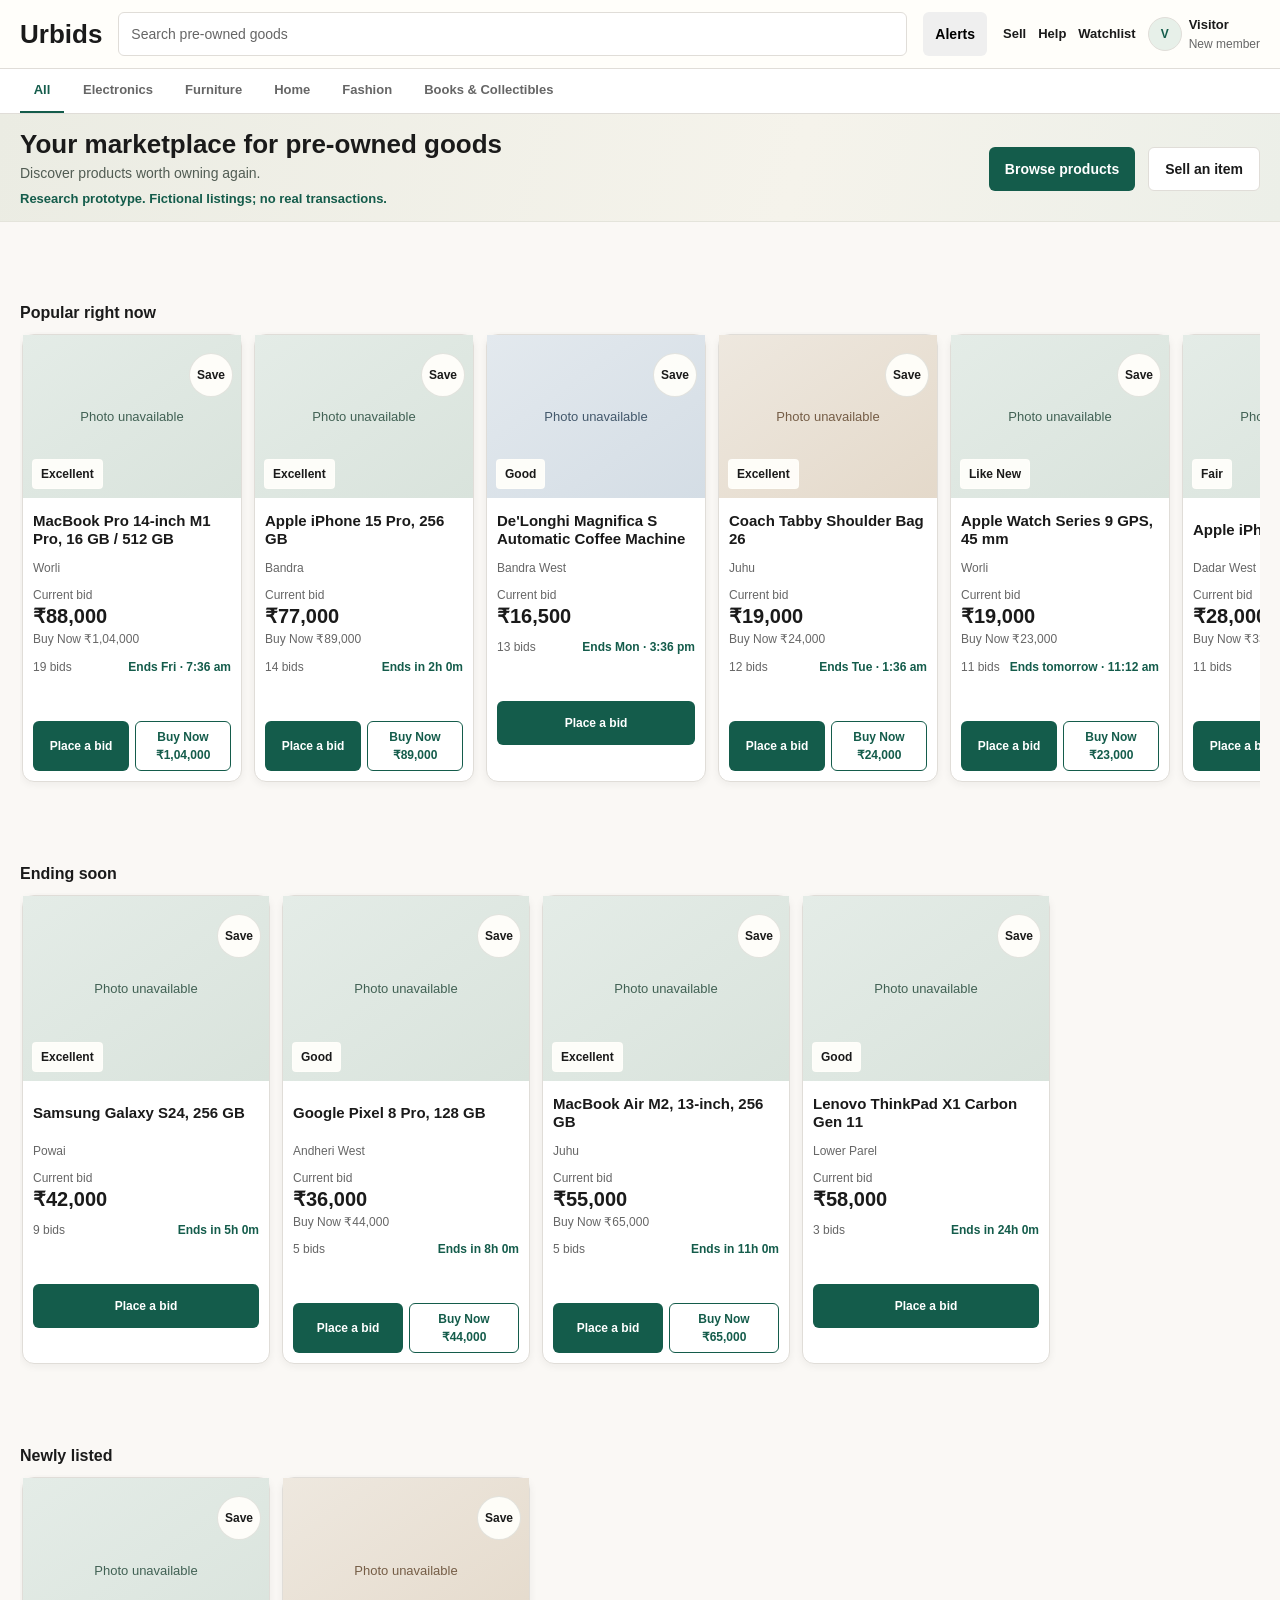
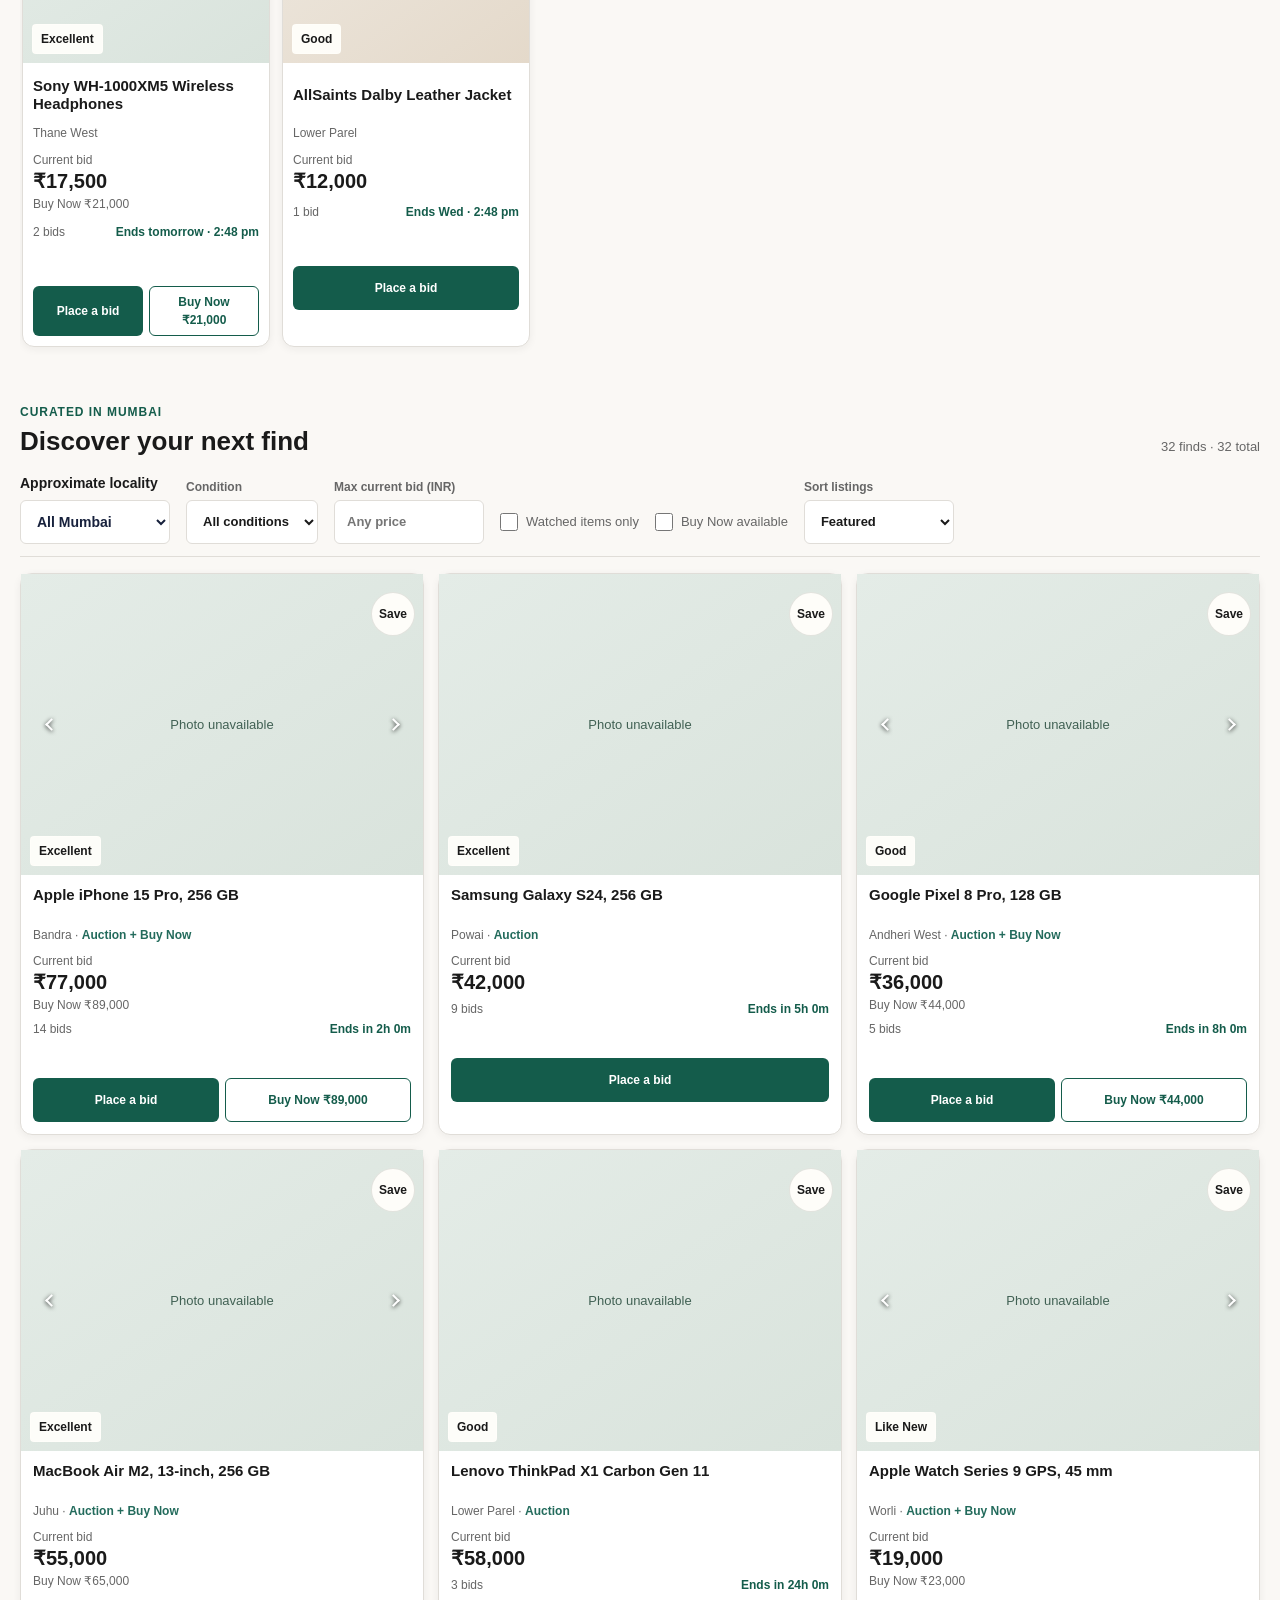
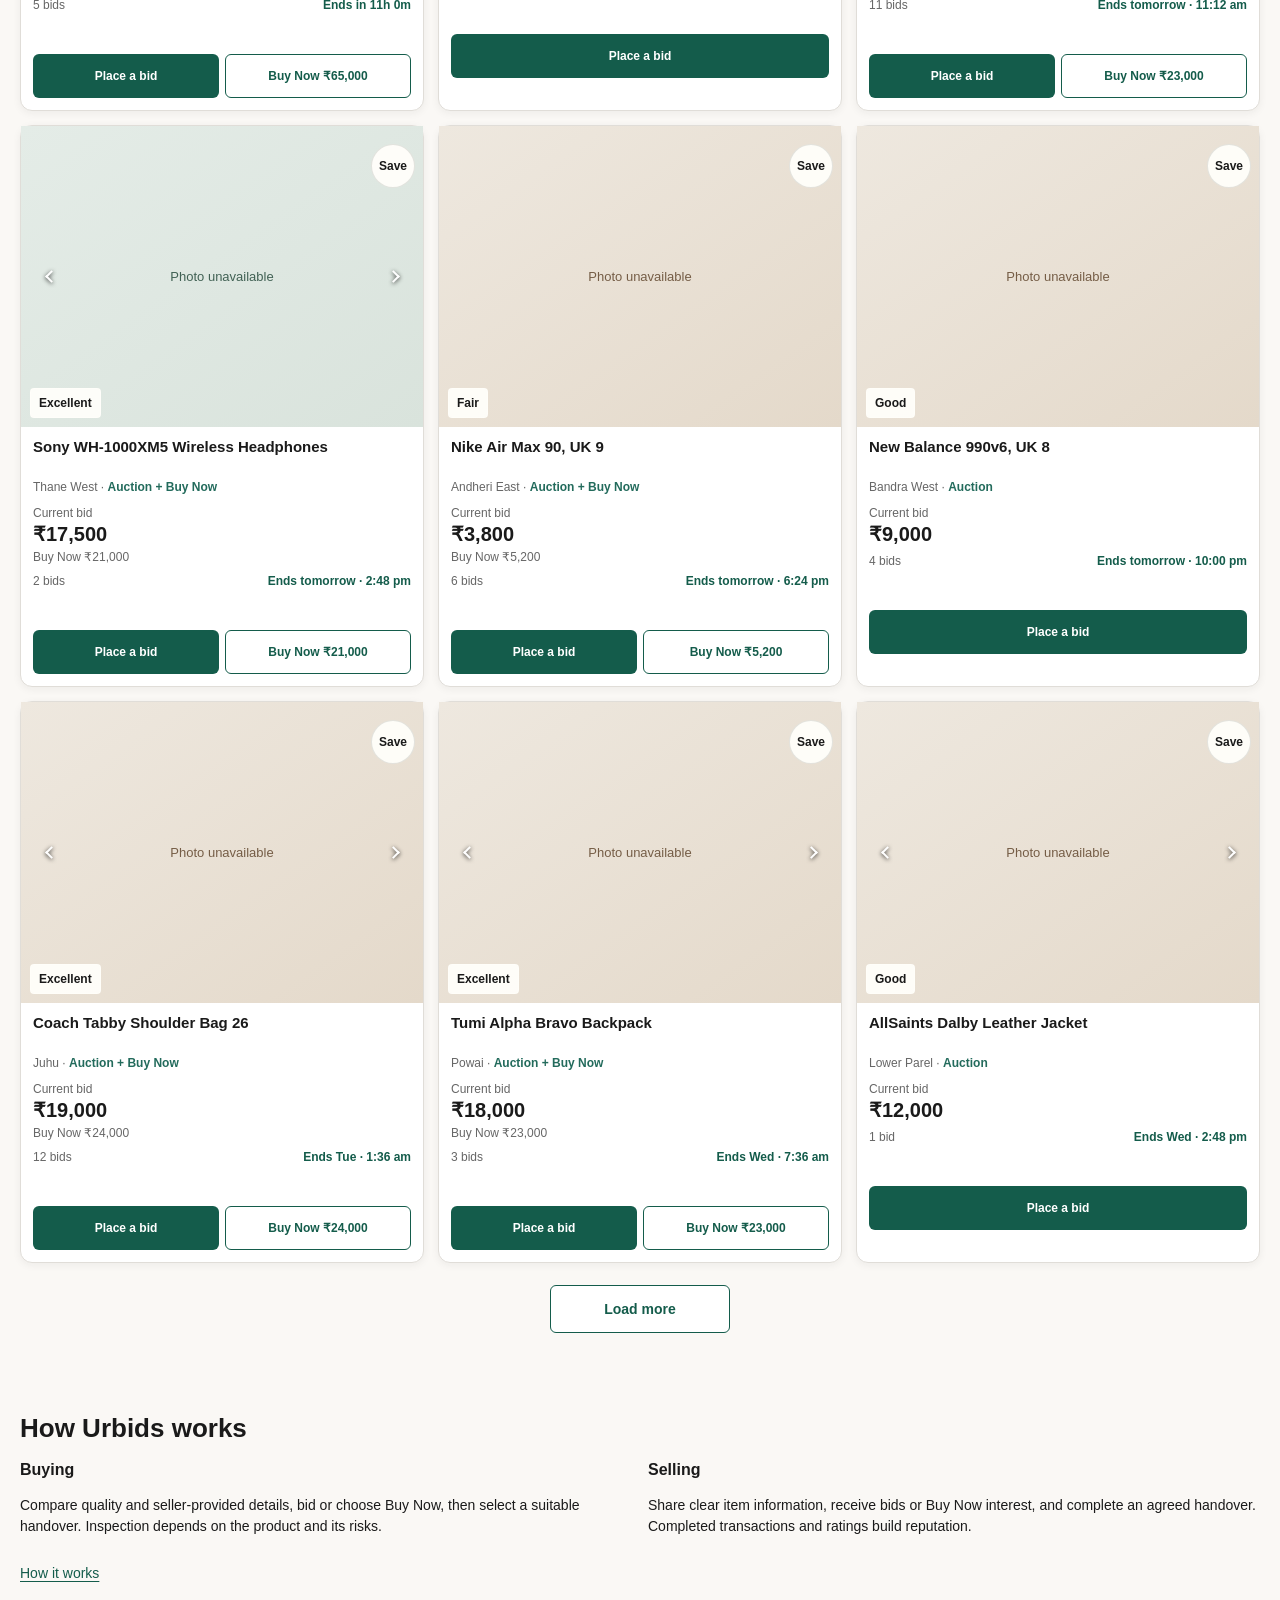
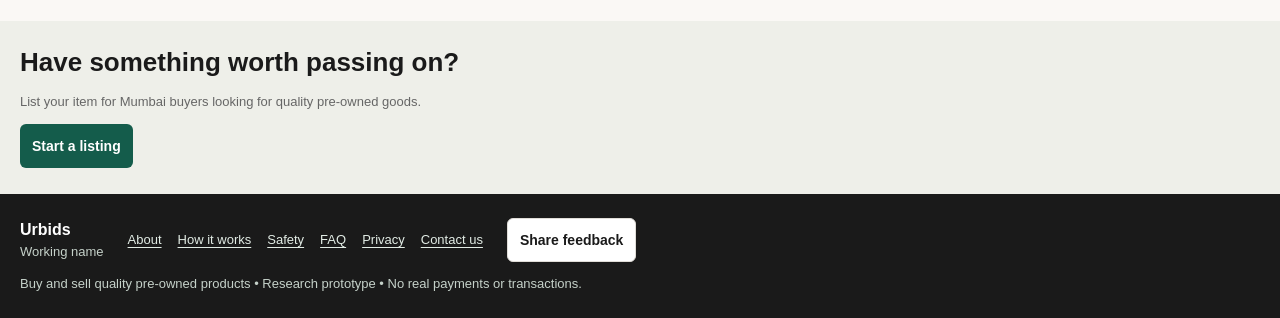
==== commit 426b514d: "Release Urbids Research Prototype v1" ====
--- a/index.html
+++ b/index.html
@@ -21,7 +21,7 @@
     <link rel="stylesheet" href="css/account.css">
     <link rel="stylesheet" href="css/responsive.css">
 </head>
-<body>
+<body data-prototype-mode="usability_test">
     <header class="site-header">
         <div class="container navigation">
             <a class="brand" id="brand-name" href="#listings">Urbids</a>
@@ -50,6 +50,7 @@
                         <button id="open-profile-reviews" type="button" data-account-section="profile">Profile and reviews</button>
                         <button id="open-account-details" type="button" data-account-section="details">Account details</button>
                         <button id="profile-share-feedback" type="button">Share feedback</button>
+                        <button id="switch-demo-user" type="button">Switch demo user</button>
                     </div>
                 </details>
             </nav>
@@ -61,10 +62,11 @@
                     <p class="mobile-profile-note">Browsing as <strong id="mobile-profile-name">Visitor</strong> · Prototype only</p>
                     <button id="mobile-create-account" type="button" hidden>Create account</button>
                     <button id="mobile-continue-browsing" type="button" hidden>Continue browsing</button>
-                    <button id="mobile-open-my-activity" type="button" data-account-section="activity">My Activity</button>
-                    <button type="button" data-account-section="profile">Profile and reviews</button>
-                    <button type="button" data-account-section="details">Account details</button>
+                    <button id="mobile-open-my-activity" type="button" data-account-section="activity" aria-label="Open My Activity">My Activity</button>
+                    <button type="button" data-account-section="profile" aria-label="Open Profile and reviews">Profile and reviews</button>
+                    <button type="button" data-account-section="details" aria-label="Open Account details">Account details</button>
                     <button id="mobile-share-feedback" type="button">Share feedback</button>
+                    <button id="mobile-switch-demo-user" type="button">Switch demo user</button>
                 </nav>
             </details>
         </div>
@@ -412,6 +414,17 @@
                         <button class="primary-button" type="submit">Submit rating</button>
                     </div>
                 </form>
+            </div>
+        </dialog>
+
+        <dialog class="bid-dialog" id="switch-demo-user-dialog" aria-labelledby="switch-demo-user-title">
+            <div class="bid-dialog-content">
+                <h2 id="switch-demo-user-title">Switch demo user</h2>
+                <p class="bid-minimum">Prototype only. No login or authentication.</p>
+                <div class="demo-user-options" id="demo-user-options"></div>
+                <div class="bid-actions">
+                    <button class="bid-cancel" id="cancel-switch-demo-user" type="button">Close</button>
+                </div>
             </div>
         </dialog>
 
@@ -526,6 +539,7 @@
                         <label for="auction-edit-start">Starting bid (INR)</label><input id="auction-edit-start" type="number" min="1" step="1" required>
                         <label for="auction-edit-increment">Bid increment</label><select id="auction-edit-increment" required></select>
                         <label for="auction-edit-buy">Buy Now (INR, optional)</label><input id="auction-edit-buy" type="number" min="1" step="1">
+                        <div id="auction-edit-reserve-controls"><label for="auction-edit-reserve">Reserve (development research only)</label><input id="auction-edit-reserve" type="number" min="1" step="1"></div>
                         <label for="auction-edit-duration">Duration</label><select id="auction-edit-duration"><option value="24">24 hours</option><option value="48">48 hours</option><option value="72">72 hours</option><option value="168">168 hours</option></select>
                     </fieldset>
                     <fieldset id="auction-offer-fields">
@@ -646,156 +660,10 @@
             </div>
         </dialog>
 
-        <dialog class="bid-dialog" id="seller-listing-dialog" aria-labelledby="seller-listing-title">
-            <div class="bid-dialog-content">
-                <h2 id="seller-listing-title">Create a listing</h2>
-                <p class="bid-minimum">Describe your item, choose how to sell, then review and publish. Drafts and submissions stay in this browser; other browsers cannot see them, and no real moderator is contacted. Do not enter personal addresses, payment details or sensitive information.</p>
-                <form class="seller-listing-form" id="seller-listing-form" novalidate>
-                    <details class="seller-form-section" data-seller-section="product" open>
-                        <summary>1. Product</summary>
-                        <fieldset><legend>What are you selling?</legend>
-                            <label for="seller-category">Category</label>
-                            <select id="seller-category" name="category" aria-describedby="seller-listing-error" required></select>
-                            <label for="seller-subcategory">Subcategory</label>
-                            <select id="seller-subcategory" name="subcategory" aria-describedby="seller-listing-error" required></select>
-                            <label for="seller-brand-model">Brand or maker</label>
-                            <input id="seller-brand-model" name="brandModel" type="text" maxlength="100" aria-describedby="seller-listing-error">
-                            <label for="seller-model">Model (if relevant)</label>
-                            <input id="seller-model" name="model" type="text" maxlength="100">
-                            <label for="seller-item-title">Listing title</label>
-                            <input id="seller-item-title" name="title" type="text" maxlength="60" aria-describedby="seller-title-count seller-listing-error" required>
-                            <p class="seller-character-count" id="seller-title-count" aria-live="polite">0 / 60</p>
-                            <div id="seller-estimated-value-wrap"><label for="seller-estimated-value">Estimated item value (INR)</label>
-                                <input id="seller-estimated-value" name="estimatedValue" type="number" min="1" step="1"></div>
-                        </fieldset>
-                    </details>
-                    <details class="seller-form-section" data-seller-section="photos">
-                        <summary>2. Photos</summary>
-                        <fieldset><legend>Guided photo plan</legend>
-                            <label for="seller-photo-purpose">Photo purpose</label>
-                            <select id="seller-photo-purpose" name="photoPurpose"></select>
-                            <label for="seller-photos">Choose photos</label>
-                            <input id="seller-photos" name="photos" type="file" accept="image/*" multiple aria-describedby="seller-photo-note seller-listing-error">
-                            <p class="bid-minimum" id="seller-photo-note">Add at least 3 where possible (up to 10). These are temporary previews in this browser session; files may need selecting again after a refresh.</p>
-                            <div id="seller-photo-guidance" class="seller-photo-guidance"></div>
-                            <div class="seller-photo-previews" id="seller-photo-previews"></div>
-                        </fieldset>
-                    </details>
-                    <details class="seller-form-section" data-seller-section="condition">
-                        <summary>3. Condition</summary>
-                        <fieldset><legend>How would you describe its condition?</legend>
-                            <label for="seller-condition">Condition</label>
-                            <select id="seller-condition" name="condition" aria-describedby="seller-condition-guidance seller-listing-error" required></select>
-                            <p class="seller-condition-guidance" id="seller-condition-guidance">Condition is seller-declared, not Urbids-verified.</p>
-                            <label for="seller-known-defects">Known defects</label>
-                            <textarea id="seller-known-defects" name="knownDefects" rows="3" maxlength="500" aria-describedby="seller-defects-help seller-defects-count"></textarea>
-                            <p class="bid-minimum" id="seller-defects-help">Mention scratches, damage, missing parts, repairs or functional problems.</p>
-                            <p class="seller-character-count" id="seller-defects-count" aria-live="polite">0 / 500</p>
-                            <label class="seller-confirmation"><input id="seller-defects-confirmed" name="defectsConfirmed" type="checkbox"> I have disclosed all known defects.</label>
-                        </fieldset>
-                    </details>
-                    <details class="seller-form-section" data-seller-section="details">
-                        <summary>4. Product details</summary>
-                        <fieldset class="seller-specifications"><legend>Category-specific details</legend>
-                            <p class="bid-minimum">Only details relevant to this item are shown. Never enter full serial numbers or credentials.</p>
-                            <div id="seller-specification-fields" class="seller-specification-fields"></div>
-                            <details class="seller-help" id="seller-proof-help" hidden><summary>Proof of purchase</summary><p>Select whether proof is available; do not enter receipt numbers or upload private documents.</p></details>
-                            <details class="seller-help" id="seller-activation-help" hidden><summary>Activation lock</summary><p>Only list a device you can lawfully transfer with account locks removed. Never share credentials.</p></details>
-                            <label for="seller-included-items">Included items / accessories</label>
-                            <textarea id="seller-included-items" name="includedItems" rows="2" maxlength="500"></textarea>
-                            <label for="seller-description">Description</label>
-                            <textarea id="seller-description" name="description" rows="4" maxlength="2000" aria-describedby="seller-description-count seller-listing-error" required></textarea>
-                            <p class="seller-character-count" id="seller-description-count" aria-live="polite">0 / 2000</p>
-                            <label for="seller-reference">Optional seller reference number</label>
-                            <input id="seller-reference" name="sellerReference" type="text" maxlength="40">
-                        </fieldset>
-                    </details>
-                    <details class="seller-form-section" data-seller-section="format">
-                        <summary>5. Selling format and price</summary>
-                        <fieldset><legend>Choose how to sell</legend>
-                            <label for="seller-listing-format">Selling format</label>
-                            <select id="seller-listing-format" name="listingFormat" required>
-                                <option value="auction">Auction</option><option value="buy_now">Buy Now</option><option value="auction_buy_now">Auction + Buy Now</option>
-                            </select>
-                            <div id="seller-auction-pricing">
-                                <label for="seller-starting-bid">Starting price (INR)</label>
-                                <input id="seller-starting-bid" name="startingBid" type="number" min="1" step="1" aria-describedby="seller-starting-help seller-listing-error" required>
-                                <div class="seller-inline-help"><p class="bid-minimum" id="seller-starting-help">Set the first bid you would accept.</p><details class="seller-help"><summary>Starting price help</summary><p>A lower start may invite more bids; prototype guidance uses sample listings only.</p></details></div>
-                                <label for="seller-bid-increment">Bid increment</label>
-                                <select id="seller-bid-increment" name="bidIncrement" required></select>
-                                <p class="bid-minimum">Each new bid increases by at least this amount. <span id="seller-increment-recommendation"></span></p>
-                            </div>
-                            <div id="seller-buy-now-controls">
-                                <label for="seller-buy-now">Buy Now price (INR)</label>
-                                <input id="seller-buy-now" name="buyNowPrice" type="number" min="1" step="1" aria-describedby="seller-listing-error">
-                                <div class="seller-inline-help"><p class="bid-minimum">Must be above the valid current or starting auction price.</p><details class="seller-help"><summary>Buy Now help</summary><p>Buy Now closes bidding at this displayed amount.</p></details></div>
-                            </div>
-                            <p class="seller-price-guidance" id="seller-price-guidance" aria-live="polite">Prototype price guidance appears when sample data is sufficient.</p>
-                            <div id="seller-reserve-controls" hidden><label for="seller-reserve-mode">Reserve price</label>
-                                <select id="seller-reserve-mode" name="reservePriceMode"><option value="none">No reserve</option><option value="set">Set a reserve</option></select>
-                                <div id="seller-reserve-price-wrap" hidden><label for="seller-reserve-price">Reserve price (INR)</label><input id="seller-reserve-price" name="reservePrice" type="number" min="1" step="1"></div>
-                            </div>
-                        </fieldset>
-                    </details>
-                    <details class="seller-form-section" data-seller-section="fulfilment">
-                        <summary>6. Duration and fulfilment</summary>
-                        <fieldset><legend>Auction duration</legend>
-                            <div id="seller-auction-duration-wrap"><label for="seller-auction-duration">Duration</label>
-                                <select id="seller-auction-duration" name="auctionDurationHours" required></select>
-                                <p class="bid-minimum">Seven days gives more buyers time to discover your listing.</p></div>
-                            <div id="seller-auto-relist-wrap"><label for="seller-auto-relist">If the item does not sell</label>
-                                <select id="seller-auto-relist" name="autoRelist"><option value="decide">Let me decide</option><option value="once">Automatically relist once</option><option value="three">Automatically relist up to 3 times</option></select></div>
-                            <details class="seller-help" id="seller-relist-help"><summary>Automatic relisting</summary><p>Eligible only after second-chance offers end and recovery checks pass. You can disable future relists.</p></details>
-                            <label for="seller-fulfilment-method">How can the buyer receive the item?</label>
-                            <select id="seller-fulfilment-method" name="fulfilmentMethod" aria-describedby="seller-fulfilment-help seller-listing-error" required></select>
-                            <label class="seller-confirmation"><input id="seller-meet-inspect" name="meetAndInspectAvailable" type="checkbox" checked> Public meet and inspect available</label>
-                            <p class="bid-minimum" id="seller-fulfilment-help">Collection is arranged at an appropriate public location. Prototype shipping does not book a courier or collect payment.</p>
-                            <p class="bid-minimum" id="seller-fulfilment-recommendation"></p>
-                            <label for="seller-location">Approximate Mumbai locality</label>
-                            <select id="seller-location" name="location" aria-describedby="seller-listing-error" required></select>
-                            <p class="bid-minimum">Never enter a home address. Only the selected city or approximate locality is stored.</p>
-                        </fieldset>
-                    </details>
-                    <details class="seller-form-section seller-review-group" data-seller-section="review">
-                        <summary>7. Review and publish</summary>
-                        <fieldset><legend>Review your listing</legend>
-                            <ul class="seller-review-checklist" id="seller-review-checklist" aria-label="Submission checklist">
-                                <li data-check="product">Product identified</li><li data-check="photo">Main photo selected</li>
-                                <li data-check="condition">Condition declared</li><li data-check="defects">Defects disclosed</li>
-                                <li data-check="details">Required category details complete</li><li data-check="format">Selling format selected</li>
-                                <li data-check="pricing">Pricing valid</li><li data-check="duration">Duration selected where relevant</li>
-                                <li data-check="fulfilment">Fulfilment option selected</li><li data-check="acknowledgement">Seller acknowledgement accepted</li>
-                            </ul>
-                            <dl class="seller-review-summary">
-                                <div><dt>Item</dt><dd id="seller-summary-title">Add an item title</dd></div>
-                                <div><dt>Brand / model</dt><dd id="seller-summary-brand">Not entered</dd></div>
-                                <div><dt>Category and condition</dt><dd id="seller-summary-category">Not selected</dd></div>
-                                <div><dt>Description</dt><dd id="seller-summary-description">Not entered</dd></div>
-                                <div><dt>Photos</dt><dd id="seller-summary-photos">Main photo required</dd></div>
-                                <div><dt>Location</dt><dd id="seller-summary-location">Not entered</dd></div>
-                                <div><dt>Estimated item value</dt><dd id="seller-summary-estimated-value">Not entered</dd></div>
-                                <div><dt>Fulfilment</dt><dd id="seller-summary-fulfilment">In-person collection</dd></div>
-                                <div><dt>Specifications</dt><dd id="seller-summary-specifications">None added</dd></div>
-                                <div><dt>Starting price</dt><dd id="seller-summary-starting-bid">Not entered</dd></div>
-                                <div><dt>Bid increment</dt><dd id="seller-summary-bid-increment"></dd></div>
-                                <div><dt>Buy Now</dt><dd id="seller-summary-buy-now">Not set</dd></div>
-                                <div><dt>Format</dt><dd id="seller-summary-format">Auction</dd></div>
-                                <div><dt>Duration</dt><dd id="seller-summary-duration">7 days</dd></div>
-                                <div id="seller-summary-reserve-row" hidden><dt>Reserve</dt><dd id="seller-summary-reserve">None</dd></div>
-                            </dl>
-                            <label class="seller-confirmation"><input id="seller-acknowledgement" name="sellerAcknowledgement" type="checkbox"> I confirm this listing is accurate and I am authorized to sell this item.</label>
-                            <p class="bid-error" id="seller-listing-error" role="alert"></p>
-                            <div class="bid-actions seller-review-actions">
-                                <button class="bid-cancel" id="cancel-seller-listing" type="button">Cancel</button>
-                                <button class="bid-cancel" id="seller-save-draft" type="button">Save draft</button>
-                                <button class="bid-cancel" id="seller-preview-listing" type="button">Preview listing</button>
-                                <button class="primary-button" type="submit">Submit for review</button>
-                            </div>
-                        </fieldset>
-                    </details>
-                </form>
-                <p class="bid-success" id="seller-listing-success" role="status" hidden></p>
-                <button class="primary-button" id="seller-listing-done" type="button" hidden>Done</button>
+        <dialog class="bid-dialog" id="seller-listing-dialog" aria-labelledby="seller-listing-title" hidden>
+            <div class="bid-dialog-content">
+                <h2 id="seller-listing-title">Create a listing (deprecated)</h2>
+                <p class="bid-minimum">This dialog has been superseded by the full-page sell workspace. Please use the workspace instead.</p>
             </div>
         </dialog>
 
@@ -850,6 +718,364 @@
                 <div id="public-profile-content"></div>
             </div>
         </section>
+
+        <!-- Sell Workspace V3: Full-page three-step flow -->
+        <div id="sell-workspace" class="sell-workspace" hidden>
+            <div class="sell-workspace-header">
+                <div class="sell-workspace-header-top">
+                    <button class="sell-workspace-back" id="sell-workspace-back" type="button" aria-label="Back to marketplace">← Back to marketplace</button>
+                    <h1>Create and publish a listing</h1>
+                </div>
+            </div>
+
+            <div class="sell-workspace-step-indicator">
+                <div class="step-item step-active" data-step="1">
+                    <span class="step-number">1</span>
+                    <span class="step-label">Create</span>
+                </div>
+                <div class="step-item step-pending" data-step="2">
+                    <span class="step-number">2</span>
+                    <span class="step-label">Promote</span>
+                </div>
+                <div class="step-item step-pending" data-step="3">
+                    <span class="step-number">3</span>
+                    <span class="step-label">Review</span>
+                </div>
+            </div>
+
+            <div class="sell-workspace-content">
+                <!-- Step 1: Create Listing -->
+                <div class="sell-workspace-step sell-workspace-step-1">
+                    <div class="sell-workspace-step-container">
+                        <h2 id="step-1-title" tabindex="-1">Step 1: Create your listing</h2>
+                        <p class="sell-workspace-step-description">Describe your item, choose how to sell, then review and publish. This browser-local research flow does not contact a moderator or create a real transaction. Do not enter personal addresses, payment details or sensitive information.</p>
+
+                        <!-- Seller form content will be rendered here by seller-ui.js -->
+                        <form class="seller-listing-form" id="seller-listing-form" novalidate>
+                            <details class="seller-form-section" data-seller-section="product" open>
+                                <summary>1. Product<br><span class="seller-section-subtitle">Tell buyers exactly what you're selling</span></summary>
+                                <fieldset><legend>What are you selling?</legend>
+                                    <label for="seller-category">Category</label>
+                                    <select id="seller-category" name="category" aria-describedby="seller-listing-error" required></select>
+                                    <label for="seller-subcategory">Subcategory</label>
+                                    <select id="seller-subcategory" name="subcategory" aria-describedby="seller-listing-error" required></select>
+                                    <label for="seller-brand-model">Brand or maker</label>
+                                    <input id="seller-brand-model" name="brandModel" type="text" maxlength="100" aria-describedby="seller-listing-error">
+                                    <label for="seller-model">Model (if relevant)</label>
+                                    <input id="seller-model" name="model" type="text" maxlength="100">
+                                    <label for="seller-item-title">Listing title</label>
+                                    <input id="seller-item-title" name="title" type="text" maxlength="60" aria-describedby="seller-title-count seller-listing-error" required>
+                                    <p class="seller-character-count" id="seller-title-count" aria-live="polite">0 / 60</p>
+                                    <div id="seller-estimated-value-wrap"><label for="seller-estimated-value">Estimated item value (INR)</label>
+                                        <input id="seller-estimated-value" name="estimatedValue" type="number" min="1" step="1"></div>
+                                </fieldset>
+                            </details>
+                            <details class="seller-form-section" data-seller-section="photos">
+                                <summary>2. Photos<br><span class="seller-section-subtitle">Clear photos help buyers understand condition</span></summary>
+                                <fieldset><legend>Guided photo plan</legend>
+                                    <label for="seller-photo-purpose">Photo purpose</label>
+                                    <select id="seller-photo-purpose" name="photoPurpose"></select>
+                                    <label for="seller-photos">Choose photos</label>
+                                    <input id="seller-photos" name="photos" type="file" accept="image/*" multiple aria-describedby="seller-photo-note seller-listing-error">
+                                    <p class="bid-minimum" id="seller-photo-note">Add at least 3 where possible (up to 10). These are temporary previews in this browser session; files may need selecting again after a refresh.</p>
+                                    <div id="seller-photo-guidance" class="seller-photo-guidance"></div>
+                                    <div class="seller-photo-previews" id="seller-photo-previews"></div>
+                                </fieldset>
+                            </details>
+                            <details class="seller-form-section" data-seller-section="condition">
+                                <summary>3. Condition<br><span class="seller-section-subtitle">Describe wear and known issues honestly</span></summary>
+                                <fieldset><legend>How would you describe its condition?</legend>
+                                    <div class="condition-selector">
+                                        <div class="condition-option">
+                                            <input type="radio" id="condition-likenew" name="condition" value="A+" required>
+                                            <label for="condition-likenew" class="condition-label">
+                                                <strong>Like New</strong>
+                                                <em>Minimal or no visible wear</em>
+                                            </label>
+                                        </div>
+                                        <div class="condition-option">
+                                            <input type="radio" id="condition-excellent" name="condition" value="A" required>
+                                            <label for="condition-excellent" class="condition-label">
+                                                <strong>Excellent</strong>
+                                                <em>Light signs of use</em>
+                                            </label>
+                                        </div>
+                                        <div class="condition-option">
+                                            <input type="radio" id="condition-good" name="condition" value="B" required>
+                                            <label for="condition-good" class="condition-label">
+                                                <strong>Good</strong>
+                                                <em>Visible normal wear</em>
+                                            </label>
+                                        </div>
+                                        <div class="condition-option">
+                                            <input type="radio" id="condition-fair" name="condition" value="C" required>
+                                            <label for="condition-fair" class="condition-label">
+                                                <strong>Fair</strong>
+                                                <em>Clear wear or disclosed issues</em>
+                                            </label>
+                                        </div>
+                                        <div class="condition-option">
+                                            <input type="radio" id="condition-defective" name="condition" value="defective" required>
+                                            <label for="condition-defective" class="condition-label">
+                                                <strong>Defective</strong>
+                                                <em>Known functional problem</em>
+                                            </label>
+                                        </div>
+                                    </div>
+                                    <p class="seller-condition-guidance" id="seller-condition-guidance">Condition is seller-declared, not Urbids-verified.</p>
+                                    <label for="seller-known-defects">Known defects</label>
+                                    <textarea id="seller-known-defects" name="knownDefects" rows="3" maxlength="500" aria-describedby="seller-defects-help seller-defects-count"></textarea>
+                                    <p class="bid-minimum" id="seller-defects-help">Mention scratches, damage, missing parts, repairs or functional problems.</p>
+                                    <p class="seller-character-count" id="seller-defects-count" aria-live="polite">0 / 500</p>
+                                    <label class="seller-confirmation"><input id="seller-defects-confirmed" name="defectsConfirmed" type="checkbox"> I have disclosed all known defects.</label>
+                                </fieldset>
+                            </details>
+                            <details class="seller-form-section" data-seller-section="details">
+                                <summary>4. Product details<br><span class="seller-section-subtitle">Add the specifications buyers care about</span></summary>
+                                <fieldset class="seller-specifications"><legend>Category-specific details</legend>
+                                    <p class="bid-minimum">Only details relevant to this item are shown. Never enter full serial numbers or credentials.</p>
+                                    <div id="seller-specification-fields" class="seller-specification-fields"></div>
+                                    <details class="seller-help" id="seller-proof-help" hidden><summary>Proof of purchase</summary><p>Select whether proof is available; do not enter receipt numbers or upload private documents.</p></details>
+                                    <details class="seller-help" id="seller-activation-help" hidden><summary>Activation lock</summary><p>Only list a device you can lawfully transfer with account locks removed. Never share credentials.</p></details>
+                                    <label for="seller-included-items">Included items / accessories</label>
+                                    <textarea id="seller-included-items" name="includedItems" rows="2" maxlength="500"></textarea>
+                                    <label for="seller-description">Description</label>
+                                    <textarea id="seller-description" name="description" rows="4" maxlength="2000" aria-describedby="seller-description-count seller-listing-error" required></textarea>
+                                    <p class="seller-character-count" id="seller-description-count" aria-live="polite">0 / 2000</p>
+                                    <label for="seller-reference">Optional seller reference number</label>
+                                    <input id="seller-reference" name="sellerReference" type="text" maxlength="40">
+                                </fieldset>
+                            </details>
+                            <details class="seller-form-section" data-seller-section="format">
+                                <summary>5. Selling format and price<br><span class="seller-section-subtitle">Choose Auction, Buy Now, or both</span></summary>
+                                <fieldset><legend>Choose how to sell</legend>
+                                    <div class="format-selector-container">
+                                        <div class="format-card">
+                                            <input type="radio" id="format-auction" name="listingFormat" value="auction" required>
+                                            <label for="format-auction">
+                                                <div class="format-card-title">Auction</div>
+                                                <div class="format-card-description">Let buyers compete for the item.</div>
+                                            </label>
+                                        </div>
+                                        <div class="format-card">
+                                            <input type="radio" id="format-buynow" name="listingFormat" value="buy_now" required>
+                                            <label for="format-buynow">
+                                                <div class="format-card-title">Buy Now</div>
+                                                <div class="format-card-description">Sell immediately at your chosen price.</div>
+                                            </label>
+                                        </div>
+                                        <div class="format-card">
+                                            <input type="radio" id="format-both" name="listingFormat" value="auction_buy_now" required>
+                                            <label for="format-both">
+                                                <div class="format-card-title">Auction + Buy Now</div>
+                                                <div class="format-card-description">Give buyers both options.</div>
+                                            </label>
+                                        </div>
+                                    </div>
+
+                                    <div class="pricing-controls-wrapper">
+                                        <div class="pricing-fields-row">
+                                            <div id="seller-auction-price-group" hidden>
+                                                <label for="seller-starting-bid">Starting price</label>
+                                                <div class="price-input-wrapper">
+                                                    <span class="price-currency">₹</span>
+                                                    <input id="seller-starting-bid" name="startingBid" type="number" min="1" step="1" aria-describedby="seller-listing-error" required>
+                                                </div>
+                                            </div>
+                                            <div id="seller-buynow-price-group" hidden>
+                                                <label for="seller-buy-now-price">Buy Now price</label>
+                                                <div class="price-input-wrapper">
+                                                    <span class="price-currency">₹</span>
+                                                    <input id="seller-buy-now-price" name="buyNowPrice" type="number" min="1" step="1" aria-describedby="seller-listing-error" required>
+                                                </div>
+                                            </div>
+                                        </div>
+
+                                        <div id="seller-auction-controls" hidden>
+                                            <div class="bid-increment-group">
+                                                <label for="bid-increment-selector">Bid increment</label>
+                                                <p class="bid-increment-recommendation" id="bid-increment-recommendation"></p>
+                                                <div class="bid-increment-selector">
+                                                    <div class="bid-increment-option">
+                                                        <input type="radio" id="bid-increment-1" name="bidIncrement" value="1">
+                                                        <label for="bid-increment-1" class="bid-increment-label">₹1</label>
+                                                    </div>
+                                                    <div class="bid-increment-option">
+                                                        <input type="radio" id="bid-increment-10" name="bidIncrement" value="10">
+                                                        <label for="bid-increment-10" class="bid-increment-label">₹10</label>
+                                                    </div>
+                                                    <div class="bid-increment-option">
+                                                        <input type="radio" id="bid-increment-100" name="bidIncrement" value="100">
+                                                        <label for="bid-increment-100" class="bid-increment-label">₹100</label>
+                                                    </div>
+                                                    <div class="bid-increment-option">
+                                                        <input type="radio" id="bid-increment-1000" name="bidIncrement" value="1000">
+                                                        <label for="bid-increment-1000" class="bid-increment-label">₹1,000</label>
+                                                    </div>
+                                                </div>
+                                            </div>
+
+                                            <div class="auction-settings-row">
+                                                <div class="auction-setting-group">
+                                                    <label for="seller-auction-duration">Auction duration</label>
+                                                    <select id="seller-auction-duration" name="auctionDurationHours" aria-describedby="seller-listing-error" required></select>
+                                                </div>
+                                                <div class="auction-setting-group">
+                                                    <label for="seller-auto-relist">If the item doesn't sell</label>
+                                                    <select id="seller-auto-relist" name="autoRelist" aria-describedby="seller-listing-error" required></select>
+                                                </div>
+                                            </div>
+                                        </div>
+                                    </div>
+                                </fieldset>
+                            </details>
+                            <details class="seller-form-section" data-seller-section="fulfilment">
+                                <summary>6. Handover & location<br><span class="seller-section-subtitle">Choose how buyers can receive or inspect it</span></summary>
+                                <fieldset><legend>How will the buyer get this item?</legend>
+                                    <label for="seller-fulfilment-method">Handover option</label>
+                                    <select id="seller-fulfilment-method" name="fulfilmentMethod" aria-describedby="seller-listing-error" required></select>
+                                    <div id="seller-meetup-options" hidden>
+                                        <label class="seller-confirmation"><input id="seller-meet-inspect" name="meetAndInspectAvailable" type="checkbox"> Available for meet and inspect</label>
+                                    </div>
+                                    <label for="seller-location">Your location</label>
+                                    <select id="seller-location" name="location" aria-describedby="seller-listing-error" required></select>
+                                </fieldset>
+                            </details>
+                            <details class="seller-form-section" data-seller-section="summary">
+                                <summary>7. Review summary<br><span class="seller-section-subtitle">Check everything before moving on</span></summary>
+                                <div class="seller-review-summary" id="seller-review-summary"></div>
+                            </details>
+                            <div class="seller-form-actions">
+                                <button class="secondary-button" id="seller-cancel" type="button">Cancel</button>
+                                <button class="primary-button" id="seller-step-1-next" type="button">Continue to promotion</button>
+                            </div>
+                            <div id="seller-listing-error" class="seller-listing-error" role="alert" hidden></div>
+                        </form>
+                    </div>
+                </div>
+
+                <!-- Step 2: Promote Listing -->
+                <div class="sell-workspace-step sell-workspace-step-2" hidden>
+                    <div class="sell-workspace-step-container">
+                        <h2 id="step-2-title" tabindex="-1">Step 2: Promotion (optional)</h2>
+                        <p class="sell-workspace-step-description">Choose how to present your listing. This is a prototype research step with no real fees or ranking guarantees.</p>
+
+                        <div class="promotion-tiers">
+                            <div class="promotion-tier" data-tier="standard" data-tier-name="Standard">
+                                <input type="radio" name="promotionTier" id="promo-standard" value="standard" checked>
+                                <label for="promo-standard">
+                                    <strong>Standard</strong>
+                                    <span class="promotion-price">₹0</span>
+                                    <p>Normal placement (default)</p>
+                                </label>
+                            </div>
+                            <div class="promotion-tier" data-tier="spotlight" data-tier-name="Spotlight">
+                                <input type="radio" name="promotionTier" id="promo-spotlight" value="spotlight">
+                                <label for="promo-spotlight">
+                                    <strong>Spotlight</strong>
+                                    <span class="promotion-price">₹49</span>
+                                    <p class="promotion-prototype-note">Prototype only • No fee is collected</p>
+                                </label>
+                            </div>
+                            <div class="promotion-tier" data-tier="featured" data-tier-name="Featured">
+                                <input type="radio" name="promotionTier" id="promo-featured" value="featured">
+                                <label for="promo-featured">
+                                    <strong>Featured</strong>
+                                    <span class="promotion-price">₹99</span>
+                                    <p class="promotion-prototype-note">Prototype only • No fee is collected</p>
+                                </label>
+                            </div>
+                            <div class="promotion-tier" data-tier="showcase" data-tier-name="Showcase">
+                                <input type="radio" name="promotionTier" id="promo-showcase" value="showcase">
+                                <label for="promo-showcase">
+                                    <strong>Showcase</strong>
+                                    <span class="promotion-price">₹199</span>
+                                    <p class="promotion-prototype-note">Prototype only • No fee is collected</p>
+                                </label>
+                            </div>
+                        </div>
+
+                        <div class="promotion-info">
+                            <p><strong>How promotion works:</strong> Promoted listings show a badge and may appear higher in discovery. This prototype does not promise specific views, clicks, bids or guaranteed placement. Promotion does not affect auction timing, bid validity, seller reputation or transaction protection.</p>
+                        </div>
+
+                        <div class="sell-workspace-step-actions">
+                            <button class="secondary-button" id="seller-step-2-back" type="button">Back</button>
+                            <button class="primary-button" id="seller-step-2-next" type="button">Review and publish</button>
+                        </div>
+                    </div>
+                </div>
+
+                <!-- Step 3: Review & Publish -->
+                <div class="sell-workspace-step sell-workspace-step-3" hidden>
+                    <div class="sell-workspace-step-container">
+                        <h2 id="step-3-title" tabindex="-1">Step 3: Review and publish</h2>
+                        <p class="sell-workspace-step-description">Review your listing as buyers will see it. This browser-local research flow does not contact a moderator or create a real transaction.</p>
+
+                        <!-- Review Preview Section (BATCH 7) -->
+                        <div class="review-preview">
+                            <div class="preview-section">
+                                <h3>Your listing</h3>
+
+                                <!-- Photos -->
+                                <div id="review-photos-preview" class="preview-photos"></div>
+
+                                <!-- Basic Info -->
+                                <div class="preview-basic">
+                                    <h4 id="review-title"></h4>
+                                    <p id="review-category"></p>
+                                    <p id="review-condition"></p>
+                                </div>
+
+                                <!-- Description and Specs -->
+                                <div id="review-description"></div>
+                                <div id="review-specs"></div>
+
+                                <!-- Pricing and Duration -->
+                                <div id="review-pricing"></div>
+                                <div id="review-duration"></div>
+
+                                <!-- Fulfilment -->
+                                <div id="review-fulfilment"></div>
+
+                                <!-- Promotion -->
+                                <div id="review-promotion"></div>
+                            </div>
+                        </div>
+
+                        <!-- Review Checklist (BATCH 7) -->
+                        <div class="review-checklist">
+                            <h3>Before publishing</h3>
+                            <ul>
+                                <li><input type="checkbox" id="check-product"> Product identified correctly</li>
+                                <li><input type="checkbox" id="check-main-photo"> Main photo clear and informative</li>
+                                <li><input type="checkbox" id="check-condition"> Condition clearly stated</li>
+                                <li><input type="checkbox" id="check-defects"> Any defects disclosed</li>
+                                <li><input type="checkbox" id="check-details"> Details complete</li>
+                                <li><input type="checkbox" id="check-pricing"> Pricing set</li>
+                                <li><input type="checkbox" id="check-duration"> Auction duration chosen</li>
+                                <li><input type="checkbox" id="check-fulfilment"> Fulfilment method chosen</li>
+                                <li><input type="checkbox" id="check-promotion"> Promotion choice selected</li>
+                                <li><input type="checkbox" id="check-accuracy"> I confirm this information is accurate</li>
+                            </ul>
+                        </div>
+
+                        <div class="sell-workspace-step-actions">
+                            <button class="secondary-button" id="step3-back" type="button">← Back to edit</button>
+                            <button class="secondary-button" id="step3-save-draft" type="button">Save as draft</button>
+                            <button class="primary-button" id="step3-publish" type="button" disabled>Publish listing</button>
+                        </div>
+
+                        <p class="publish-info">Publishing stores this listing in your browser for research. No real marketplace moderator or buyer is contacted.</p>
+
+                        <div id="seller-publish-success" class="seller-publish-success" hidden>
+                            <p>✓ Your listing has been published and stored in this browser.</p>
+                            <button class="primary-button" id="seller-publish-done" type="button">Done</button>
+                        </div>
+                    </div>
+                </div>
+            </div>
+        </div>
     </main>
 
     <dialog class="bid-dialog public-info-dialog" id="public-info-dialog" aria-labelledby="public-info-title">
@@ -906,7 +1132,7 @@
             </article>
             <article id="public-privacy" data-public-title="Prototype privacy notice" hidden>
                 <p>Prototype accounts are browser-local simulations, not real authentication. They work only in this browser and do not work across devices or browsers. Other visitors cannot interact with your account. Clearing this browser's site data can remove the account and its activity.</p>
-                <p>Usability events record action types, timestamps and a small set of coded details. They do not include display names, account IDs, search text, bid input text or private maximum amounts. Optional written feedback is stored separately in this browser.</p>
+                <p>Usability events record only actions, timestamps, fictional profiles and research tasks, an optional anonymous participant code and a small set of coded details. They do not include search text, bid input text or private maximum amounts. Optional written feedback is stored separately.</p>
                 <p>Do not enter sensitive information in your display name, feedback, listings or other fields. Do not enter contact details, addresses, full device identifiers or payment information. No real payment data should be entered anywhere.</p>
                 <p>Feedback and events are not sent to a research team. A facilitator can review or export records from this browser during a session. Clearing this site's browser data removes local prototype records, but not any reports already downloaded.</p>
                 <p>The public website host and external image providers receive requests when pages or images load. Browser-local prototype records are not uploaded by the app; this notice does not describe those providers' own practices.</p>
@@ -936,7 +1162,11 @@
             <button class="secondary-button" id="share-feedback-footer" type="button">Share feedback</button>
         </div>
         <p class="container footer-prototype-note">Buy and sell quality pre-owned products • Research prototype • No real payments or transactions.</p>
+        <div class="container" id="prototype-left-message">
+            <p>You have left the prototype. You can close this browser tab.</p>
+            <button class="secondary-button" id="return-to-prototype" type="button">Return to prototype</button>
+        </div>
     </footer>
     <script type="module" src="app.js"></script>
 </body>
-</html>+</html>
--- a/css/tokens.css
+++ b/css/tokens.css
@@ -1,18 +1,38 @@
 :root {
-    --color-ink: #202923;
-    --color-canvas: #f4f5f0;
-    --color-surface: #fffefa;
+    /* COLOR SYSTEM - Primary */
     --color-primary: #145c4b;
-    --color-primary-strong: #104738;
-    --color-accent: #935329;
-    --color-muted: #5f6962;
-    --color-border: #8b948c;
-    --color-soft-green: #e7f0e9;
-    --color-soft-warm: #f3eee6;
-    --color-urgent: #a7432d;
-    --shadow-card: 0 5px 18px rgba(32, 41, 35, 0.07);
+    --color-primary-strong: #0f4536;
+    --color-primary-hover: #0d3a2a;
+    --color-primary-soft: #e7f0e9;
 
-    /* Typography scale: page title, dialog title, section heading, card title, price, body, meta, label */
+    /* COLOR SYSTEM - Canvas & Surfaces */
+    --color-canvas: #faf8f5;
+    --color-surface: #ffffff;
+    --color-surface-secondary: #f9f8f7;
+
+    /* COLOR SYSTEM - Text */
+    --color-ink: #1a1a1a;
+    --color-text-secondary: #666666;
+    --color-text-muted: #666666;
+
+    /* COLOR SYSTEM - Borders & Accents */
+    --color-border: #e0ddd8;
+    --color-border-soft: #f0ede8;
+
+    /* COLOR SYSTEM - Semantic */
+    --color-warning: #d97706;
+    --color-critical: #a7432d;
+    --color-success: #059669;
+
+    /* COLOR SYSTEM - Semantic Extended (Wave 1 consolidation) */
+    --color-text-secondary-alt: #667085;
+    --color-error: #b42318;
+    --color-warning-bg: #fff7ed;
+    --color-border-secondary: #dfe5f1;
+    --color-warning-text: #66421e;
+    --color-status-success-dark: #236b5c;
+
+    /* Typography */
     --font-body: "Aptos", "Segoe UI", sans-serif;
     --text-page-title: 1.625rem;
     --text-dialog-title: 1.375rem;
@@ -26,15 +46,37 @@
     --text-input: 1rem;
     --leading-tight: 1.2;
     --leading-body: 1.5;
+
+    /* Spacing */
     --space-1: 0.25rem;
     --space-2: 0.5rem;
     --space-3: 0.75rem;
     --space-4: 1rem;
     --space-5: 1.5rem;
+    --space-6: 2rem;
+
+    /* Controls */
     --control-height: 2.75rem;
     --control-padding-block: 0.5rem;
     --control-padding-inline: 0.75rem;
     --radius-control: 0.375rem;
+    --radius-card: 0.75rem;
+
+    /* Shadows */
+    --shadow-card: 0 2px 8px rgba(26, 26, 26, 0.06);
+    --shadow-card-hover: 0 4px 12px rgba(26, 26, 26, 0.1);
+    --shadow-none: none;
+
+    /* Transitions */
+    --transition-short: 120ms ease-out;
+    --transition-medium: 200ms ease-out;
+
+    /* Legacy tokens for backward compatibility */
+    --color-muted: var(--color-text-muted);
+    --color-soft-green: #e7f0e9;
+    --color-soft-warm: #f3eee6;
+    --color-accent: #145c4b;
+    --color-urgent: #a7432d;
 }
 
 @media (max-width: 480px) {
--- a/css/base.css
+++ b/css/base.css
@@ -101,7 +101,7 @@
 select:focus-visible,
 textarea:focus-visible,
 summary:focus-visible {
-    outline: 2px solid var(--color-accent);
+    outline: 2px solid var(--color-primary);
     outline-offset: 3px;
 }
 
@@ -134,7 +134,7 @@
 }
 
 [aria-invalid="true"] {
-    border-color: #b42318;
+    border-color: var(--color-error);
 }
 
 .listing-card:focus-visible {
@@ -147,12 +147,53 @@
     background: var(--color-primary);
     color: var(--color-surface);
     font-weight: 600;
+    border: none;
+    transition: all var(--transition-short);
 }
 
 .primary-button:hover:not(:disabled) {
-    background: var(--color-primary-strong);
-}
-
+    background: var(--color-primary-hover);
+}
+
+.secondary-button {
+    border: 1px solid var(--color-border);
+    background: var(--color-surface);
+    color: var(--color-ink);
+    transition: all var(--transition-short);
+}
+
+.secondary-button:hover:not(:disabled) {
+    background: var(--color-surface-secondary);
+    border-color: var(--color-primary);
+}
+
+.tertiary-button {
+    background: none;
+    border: none;
+    color: var(--color-primary);
+    font-weight: 500;
+    padding: var(--space-2) var(--space-3);
+    transition: all var(--transition-short);
+}
+
+.tertiary-button:hover:not(:disabled) {
+    background: var(--color-primary-soft);
+}
+
+.destructive-button {
+    background: none;
+    border: none;
+    color: var(--color-critical);
+    font-weight: 500;
+    padding: var(--space-2) var(--space-3);
+    transition: all var(--transition-short);
+}
+
+.destructive-button:hover:not(:disabled) {
+    background: rgba(167, 67, 45, 0.1);
+}
+
+/* Hero button link styles */
 .hero a.primary-button,
 .hero a.secondary-button {
     display: inline-flex;
@@ -165,12 +206,6 @@
     font-weight: 600;
 }
 
-.secondary-button {
-    border: 1px solid #a8b8ac;
-    background: #f7f6f0;
-    color: var(--color-primary);
-}
-
 .hero .secondary-button {
     margin-left: 6px;
 }
--- a/css/components.css
+++ b/css/components.css
@@ -128,10 +128,36 @@
         grid-template-columns: minmax(0, 1fr);
         gap: 0;
     }
+
+    .format-selector-container {
+        grid-template-columns: 1fr;
+    }
+
+    .bid-increment-selector {
+        grid-template-columns: repeat(2, minmax(0, 1fr));
+    }
+
+    .condition-selector {
+        grid-template-columns: repeat(2, minmax(0, 1fr));
+    }
+
+    .format-card,
+    .condition-label {
+        min-height: auto;
+    }
+
+    .pricing-fields-row {
+        grid-template-columns: 1fr;
+    }
+
+    .auction-settings-row {
+        grid-template-columns: 1fr;
+    }
 }
 
 .condition-filter,
 .price-filter,
+.locality-filter,
 .sort-filter {
     display: grid;
     gap: 6px;
@@ -141,17 +167,17 @@
 .auction-management-actions {
     display: flex;
     flex-wrap: wrap;
-    gap: 8px;
-    margin: 12px 0;
+    gap: var(--space-2);
+    margin: var(--space-3) 0;
 }
 
 #auction-management-form fieldset {
     display: grid;
-    gap: 8px;
+    gap: var(--space-2);
     min-width: 0;
-    margin: 12px 0;
-    padding: 12px;
-    border: 1px solid #cbd2df;
+    margin: var(--space-3) 0;
+    padding: var(--space-3);
+    border: 1px solid var(--color-border);
 }
 
 #auction-management-form input:not([type="checkbox"]),
@@ -161,7 +187,7 @@
     width: 100%;
     min-width: 0;
     min-height: 44px;
-    padding: 8px;
+    padding: var(--space-2);
     font: inherit;
 }
 
@@ -174,12 +200,12 @@
 }
 
 .bid-history {
-    margin: 12px 0;
+    margin: var(--space-3) 0;
 }
 
 .bid-history summary {
     cursor: pointer;
-    padding: 8px 0;
+    padding: var(--space-2) 0;
 }
 
 .bid-history li {
@@ -188,12 +214,13 @@
 }
 
 .condition-filter select,
+.locality-filter select,
 .price-filter input,
 .sort-filter select {
     min-height: 44px;
     min-width: 170px;
     padding: var(--control-padding-block) var(--control-padding-inline);
-    border: 1px solid #cbd2df;
+    border: 1px solid var(--color-border);
     border-radius: var(--radius-control);
     background-color: white;
     color: #17213c;
@@ -211,7 +238,7 @@
 .watchlist-filter {
     display: flex;
     align-items: center;
-    gap: 8px;
+    gap: var(--space-2);
     padding: 11px 0;
     font-weight: 400;
     cursor: pointer;
@@ -220,7 +247,7 @@
 .buy-now-filter {
     display: flex;
     align-items: center;
-    gap: 8px;
+    gap: var(--space-2);
     padding: 11px 0;
     font-weight: 400;
     cursor: pointer;
@@ -261,13 +288,51 @@
 }
 
 .transaction-status {
-    margin: 12px 0;
+    margin: var(--space-3) 0;
     padding: var(--control-padding-block) var(--control-padding-inline);
     border-left: 3px solid #15b8a6;
     background-color: #edf7f5;
     color: #365b57;
     font-size: var(--text-meta);
     line-height: 1.5;
+}
+
+.prototype-tools {
+    margin-top: var(--space-4);
+    padding-top: var(--space-3);
+    border-top: 1px dashed var(--color-border);
+    color: var(--color-text-secondary-alt);
+    font-size: var(--text-meta);
+}
+
+.prototype-tools summary {
+    cursor: pointer;
+    font-weight: 600;
+}
+
+.prototype-tools-note {
+    margin: var(--space-2) 0;
+    font-size: var(--text-meta);
+    line-height: 1.5;
+}
+
+.prototype-tool-actions {
+    display: flex;
+    flex-wrap: wrap;
+    gap: var(--space-2);
+}
+
+.prototype-tool-button {
+    padding: var(--control-padding-block) var(--control-padding-inline);
+    border: 1px solid var(--color-border);
+    background-color: #f5f7fb;
+    color: #17213c;
+    font-size: var(--text-meta);
+}
+
+.prototype-tool-button:disabled {
+    cursor: not-allowed;
+    opacity: 0.55;
 }
 
 .bid-button {
@@ -314,6 +379,78 @@
     display: block;
     margin: var(--space-3) 0 var(--space-1);
     font-weight: 500;
+}
+
+.prototype-mode-controls {
+    padding: 10px 0;
+    background: #f0f1ec;
+}
+
+.prototype-mode-actions,
+.prototype-test-banner-content {
+    display: flex;
+    align-items: center;
+    justify-content: space-between;
+    gap: var(--space-3);
+    flex-wrap: wrap;
+}
+
+.development-label {
+    color: var(--color-muted);
+    font-size: var(--text-meta);
+}
+
+.prototype-test-banner {
+    padding: 9px 0;
+    border-bottom: 1px solid var(--color-border);
+    background: var(--color-soft-green);
+    color: var(--color-ink);
+    font-size: var(--text-meta);
+}
+
+.scenario-task-panel {
+    padding: var(--space-4) 0;
+    border-bottom: 1px solid var(--color-border);
+    background: var(--color-surface);
+}
+
+.scenario-task-content {
+    display: grid;
+    grid-template-columns: minmax(0, 1fr) auto;
+    align-items: center;
+    gap: 20px;
+}
+
+.scenario-task-content h2 {
+    margin: 0 0 var(--space-2);
+    font-size: var(--text-section);
+}
+
+.scenario-task-content ul {
+    margin: 0;
+    padding-left: 18px;
+    color: var(--color-muted);
+    font-size: var(--text-meta);
+}
+
+.scenario-progress-label {
+    display: grid;
+    gap: 5px;
+    max-width: 360px;
+    margin-top: 10px;
+    font-size: var(--text-label);
+}
+
+.scenario-progress-label progress {
+    width: 100%;
+    accent-color: var(--color-primary);
+}
+
+.scenario-task-actions,
+.usability-reset-actions {
+    display: flex;
+    flex-wrap: wrap;
+    gap: var(--space-2);
 }
 
 .usability-dialog .bid-dialog-content {
@@ -342,9 +479,9 @@
     display: grid;
     grid-template-columns: minmax(0, 1fr) 120px;
     align-items: center;
-    gap: 7px 12px;
-    margin: 16px 0;
-    padding: 12px;
+    gap: 7px var(--space-3);
+    margin: var(--space-4) 0;
+    padding: var(--space-3);
     border: 1px solid var(--color-border);
     border-radius: var(--radius-control);
 }
@@ -360,22 +497,41 @@
     font-weight: 500;
 }
 
+.scenario-launcher-list,
 .usability-summary-metrics,
+#usability-scenario-summary,
 #usability-written-feedback {
     display: grid;
-    gap: 8px;
-    margin: 8px 0 16px;
+    gap: var(--space-2);
+    margin: var(--space-2) 0 var(--space-4);
     padding: 0;
     list-style: none;
 }
 
+.scenario-launcher-list > li,
 .usability-summary-metrics > li {
     display: flex;
     align-items: center;
     justify-content: space-between;
-    gap: 12px;
+    gap: var(--space-3);
     padding: 10px 0;
     border-bottom: 1px solid var(--color-border);
+}
+
+.scenario-launcher-list p {
+    margin: 4px 0 0;
+    color: var(--color-muted);
+    font-size: var(--text-meta);
+}
+
+.usability-reset-actions {
+    align-items: center;
+}
+
+.usability-reset-actions label,
+.usability-reset-actions select {
+    flex: 1 1 180px;
+    margin: 0;
 }
 
 #usability-written-feedback li {
@@ -385,12 +541,33 @@
     overflow-wrap: anywhere;
 }
 
+body[data-prototype-mode="usability_test"] #admin-review,
+body[data-prototype-mode="usability_test"] .prototype-tools,
+body[data-prototype-mode="usability_test"] #prototype-mode-controls,
+body[data-prototype-mode="usability_test"] #open-developer-tools,
+body[data-prototype-mode="usability_test"]:not([data-scenario-allows-user-switch="true"]) #switch-demo-user,
+body[data-prototype-mode="usability_test"]:not([data-scenario-allows-user-switch="true"]) #mobile-switch-demo-user,
+body[data-prototype-mode="usability_test"] a[href="#admin-review"] {
+    display: none !important;
+}
+
+[data-prototype-left="true"] header,
+[data-prototype-left="true"] main,
+[data-prototype-left="true"] footer > .container:not(#prototype-left-message) {
+    display: none !important;
+}
+
+#prototype-left-message {
+    display: none;
+    padding: var(--space-5) 0;
+}
+
 [data-prototype-left="true"] #prototype-left-message {
     display: block;
 }
 .bid-dialog input {
     width: 100%;
-    padding: 12px;
+    padding: var(--space-3);
     border: 1px solid #aab2c2;
     border-radius: var(--radius-control);
     font: inherit;
@@ -410,22 +587,34 @@
 .seller-listing-form textarea,
 .meetup-form input,
 .meetup-form select {
-    min-height: 44px;
+    min-height: var(--control-height);
     width: 100%;
     padding: var(--control-padding-block) var(--control-padding-inline);
-    border: 1px solid #aab2c2;
+    border: 1px solid var(--color-border);
     border-radius: var(--radius-control);
-    background-color: white;
-    color: #17213c;
+    background-color: var(--color-surface);
+    color: var(--color-ink);
     font: inherit;
+    transition: all var(--transition-short);
+}
+
+.seller-listing-form input:focus,
+.seller-listing-form select:focus,
+.seller-listing-form textarea:focus,
+.meetup-form input:focus,
+.meetup-form select:focus {
+    border-color: var(--color-primary);
+    box-shadow: 0 0 0 3px var(--color-primary-soft);
 }
 
 .seller-listing-form textarea {
     resize: vertical;
+    min-height: 120px;
 }
 
 .meetup-form label {
-    margin: 14px 0 6px;
+    margin: var(--space-4) 0 var(--space-2);
+    font-weight: 500;
 }
 
 .inspection-dialog {
@@ -435,24 +624,24 @@
 
 .inspection-checklist {
     display: grid;
-    gap: 8px;
-    margin: 16px 0;
+    gap: var(--space-2);
+    margin: var(--space-4) 0;
     padding: 0;
     list-style: none;
 }
 
 .inspection-declared-details {
-    margin: 12px 0;
+    margin: var(--space-3) 0;
     padding: var(--control-padding-block) var(--control-padding-inline);
     border-left: 3px solid #d08b45;
-    background: #fff7ed;
-    color: #66421e;
+    background: var(--color-warning-bg);
+    color: var(--color-warning-text);
     line-height: 1.5;
 }
 
 .inspection-checklist li {
     padding: 10px 0;
-    border-bottom: 1px solid #dfe5f1;
+    border-bottom: 1px solid var(--color-border-secondary);
 }
 
 .inspection-checklist label {
@@ -480,8 +669,8 @@
 .seller-photo-previews {
     display: grid;
     grid-template-columns: repeat(3, minmax(0, 1fr));
-    gap: 8px;
-    margin: 8px 0 14px;
+    gap: var(--space-2);
+    margin: var(--space-2) 0 14px;
 }
 
 .seller-photo-preview {
@@ -499,7 +688,7 @@
 
 .seller-photo-preview figcaption {
     margin-top: 4px;
-    color: #667085;
+    color: var(--color-text-secondary-alt);
     font-size: var(--text-meta);
     overflow-wrap: anywhere;
 }
@@ -509,7 +698,7 @@
 }
 
 .seller-submissions h3 {
-    margin: 0 0 12px;
+    margin: 0 0 var(--space-3);
     font-size: var(--text-section);
 }
 
@@ -523,9 +712,9 @@
     display: flex;
     align-items: flex-start;
     justify-content: space-between;
-    gap: 16px;
+    gap: var(--space-4);
     padding: 14px 0;
-    border-top: 1px solid #dfe5f1;
+    border-top: 1px solid var(--color-border-secondary);
 }
 
 .seller-submission-item h4,
@@ -541,25 +730,87 @@
 
 .seller-submission-status {
     flex: 0 0 auto;
-    color: #667085;
+    color: var(--color-text-secondary-alt);
     font-weight: 600;
 }
 
+.admin-review-actions {
+    display: flex;
+    flex-wrap: wrap;
+    flex: 0 0 auto;
+    gap: var(--space-2);
+}
+
+.listing-quality-checklist {
+    display: grid;
+    gap: 4px;
+    margin: 10px 0;
+    padding: 0;
+    list-style: none;
+    font-size: var(--text-meta);
+}
+
+.listing-quality-checklist li {
+    padding-left: var(--space-4);
+    line-height: 1.45;
+}
+
+.quality-check-complete {
+    color: var(--color-status-success-dark);
+}
+
+.quality-check-attention {
+    color: #8a571d;
+}
+
+.admin-review-actions button {
+    padding: var(--control-padding-block) var(--control-padding-inline);
+}
+
+.admin-review-actions [data-action="reject"],
+.admin-review-actions [data-action="unpublish"] {
+    border: 1px solid #9b4936;
+    background: #f7e9e4;
+    color: #7e3322;
+}
+
+.admin-review-actions select {
+    min-height: var(--control-height);
+    max-width: 220px;
+    padding: var(--control-padding-block) var(--control-padding-inline);
+    border: 1px solid var(--color-border);
+    border-radius: var(--radius-control);
+    background-color: white;
+    color: var(--color-ink);
+    font: inherit;
+    font-size: var(--text-meta);
+}
+
+.admin-safety-note {
+    max-width: 820px;
+    margin: 0 0 18px;
+    padding: var(--space-3) 14px;
+    border-left: 3px solid #d08b45;
+    background-color: var(--color-warning-bg);
+    color: var(--color-warning-text);
+    line-height: 1.5;
+}
+
 .seller-listing-form .bid-actions {
-    margin-top: 12px;
+    margin-top: var(--space-3);
 }
 
 .bid-minimum {
-    color: #667085;
+    color: var(--color-text-secondary-alt);
 }
 
 .bid-error {
-    min-height: 24px;
-    color: #b42318;
+    min-height: var(--space-5);
+    color: var(--color-error);
 }
 
 .form-error {
-    color: #b42318;
+    color: var(--color-error);
     line-height: 1.5;
 }
 
@@ -582,7 +833,7 @@
 .steps {
     display: grid;
     grid-template-columns: repeat(4, 1fr);
-    gap: 16px;
+    gap: var(--space-4);
 }
 
 .step {
@@ -602,17 +853,17 @@
     align-items: center;
     justify-content: center;
     font-weight: 600;
-    margin-bottom: 16px;
+    margin-bottom: var(--space-4);
 }
 
 footer {
-    padding: 24px 0;
+    padding: var(--space-5) 0;
     background-color: var(--color-ink);
     color: white;
 }
 
 .no-listings-message {
-    color: #667085;
+    color: var(--color-text-secondary-alt);
 }
 
 /* Marketplace shell */
@@ -645,22 +896,28 @@
 .header-search input {
     width: 100%;
     min-height: var(--control-height);
-    padding: 10px 16px;
-    border: 2px solid var(--color-primary);
-    border-radius: 7px;
+    padding: var(--control-padding-block) var(--control-padding-inline);
+    border: 1px solid var(--color-border);
+    border-radius: var(--radius-control);
     background: var(--color-surface);
     color: var(--color-ink);
     font: inherit;
+    transition: all var(--transition-short);
 }
 
 .header-search input::placeholder {
-    color: var(--color-muted);
+    color: var(--color-text-muted);
     opacity: 1;
 }
 
+.header-search input:hover {
+    border-color: var(--color-primary);
+}
+
 .header-search input:focus-visible {
-    outline: 3px solid var(--color-primary-strong);
+    outline: 2px solid var(--color-primary);
     outline-offset: 2px;
+    border-color: var(--color-primary);
 }
 
 .navigation-links {
@@ -703,7 +960,8 @@
 }
 
 .profile-avatar,
-.seller-profile-avatar {
+.seller-profile-avatar,
+.demo-user-option-avatar {
     display: grid;
     flex: 0 0 auto;
     width: 34px;
@@ -731,12 +989,12 @@
 
 .profile-menu {
     position: absolute;
-    top: calc(100% + 8px);
+    top: calc(100% + var(--space-2));
     right: 0;
     z-index: 30;
     display: grid;
     min-width: 190px;
-    padding: 8px;
+    padding: var(--space-2);
     border: 1px solid var(--color-border);
     border-radius: var(--radius-control);
     background: var(--color-surface);
@@ -745,14 +1003,14 @@
 
 .profile-prototype-note,
 .mobile-profile-note {
-    margin: 4px 8px 6px;
+    margin: 4px var(--space-2) 6px;
     color: var(--color-muted);
     font-size: var(--text-label);
 }
 
 .profile-menu button {
     min-height: var(--control-height);
-    padding: 8px;
+    padding: var(--space-2);
     background: transparent;
     color: var(--color-ink);
     font-size: var(--text-meta);
@@ -762,6 +1020,49 @@
 .profile-menu button:hover {
     background: var(--color-soft-green);
     color: var(--color-primary);
+}
+
+.demo-user-options {
+    display: grid;
+    gap: 5px;
+    margin: 14px 0;
+}
+
+.demo-user-option {
+    display: grid;
+    grid-template-columns: auto minmax(0, 1fr) auto;
+    align-items: center;
+    gap: 10px;
+    width: 100%;
+    border: 1px solid var(--color-border);
+    background: var(--color-surface);
+    color: var(--color-ink);
+    text-align: left;
+}
+
+.demo-user-option[aria-pressed="true"] {
+    border-color: var(--color-primary);
+    background: var(--color-soft-green);
+}
+
+.demo-user-option-copy {
+    display: grid;
+    gap: 2px;
+    min-width: 0;
+}
+
+.demo-user-option-copy small {
+    overflow: hidden;
+    color: var(--color-muted);
+    font-size: var(--text-label);
+    text-overflow: ellipsis;
+    white-space: nowrap;
+}
+
+.demo-user-option-check {
+    color: var(--color-primary);
+    font-size: var(--text-label);
+    font-weight: 700;
 }
 
 .activity-list {
@@ -799,7 +1100,7 @@
     max-width: 140px;
     padding: 4px 7px;
     border: 1px solid var(--color-border);
-    border-radius: 12px;
+    border-radius: var(--space-3);
     color: var(--color-muted);
     font-size: var(--text-label);
     line-height: 1.25;
@@ -821,8 +1122,8 @@
 
 .transaction-timeline li[data-state="paused"] {
     border-color: #dfbc80;
-    background: #fff7ed;
-    color: #66421e;
+    background: var(--color-warning-bg);
+    color: var(--color-warning-text);
     font-weight: 700;
 }
 
@@ -848,7 +1149,7 @@
 .category-nav-button {
     flex: 0 0 auto;
     min-height: var(--control-height);
-    padding: 8px 13px;
+    padding: var(--space-2) 13px;
     border-radius: 0;
     border-bottom: 2px solid transparent;
     background: transparent;
@@ -886,7 +1187,7 @@
     flex: 0 0 auto;
     min-height: var(--control-height);
     padding: 5px 10px;
-    border-radius: 16px;
+    border-radius: var(--space-4);
     background: transparent;
     color: var(--color-muted);
     font-size: var(--text-label);
@@ -899,7 +1200,7 @@
 }
 
 .hero {
-    padding: 16px 0 12px;
+    padding: var(--space-4) 0 var(--space-3);
     border-bottom: 1px solid #e4e4db;
     background: linear-gradient(105deg, #ebece3 0%, #f5f3eb 62%, #ecefe8 100%);
     color: var(--color-ink);
@@ -910,7 +1211,7 @@
     display: grid;
     grid-template-columns: 1fr auto;
     align-items: center;
-    column-gap: 24px;
+    column-gap: var(--space-5);
 }
 
 .hero h1 {
@@ -948,8 +1249,8 @@
     display: flex;
     align-items: end;
     justify-content: space-between;
-    gap: 16px;
-    margin-bottom: 16px;
+    gap: var(--space-4);
+    margin-bottom: var(--space-4);
 }
 
 .eyebrow {
@@ -968,7 +1269,7 @@
 }
 
 .listing-filter-panel {
-    margin-bottom: 16px;
+    margin-bottom: var(--space-4);
     border-bottom: 1px solid var(--color-border);
 }
 
@@ -981,14 +1282,13 @@
     flex-wrap: wrap;
     align-items: end;
     justify-content: flex-start;
-    gap: 9px 16px;
+    gap: 9px var(--space-4);
     margin: 0;
-    padding: 0 0 12px;
+    padding: 0 0 var(--space-3);
 }
 
 .condition-filter,
 .price-filter,
-.locality-filter,
 .sort-filter {
     gap: 4px;
     color: var(--color-muted);
@@ -997,7 +1297,6 @@
 }
 
 .condition-filter select,
-.locality-filter select,
 .price-filter input,
 .sort-filter select {
     min-height: var(--control-height);
@@ -1038,17 +1337,18 @@
 .listing-card {
     position: relative;
     min-width: 0;
-    border: 1px solid #e5e7e1;
-    border-radius: 8px;
+    border: 1px solid var(--color-border);
+    border-radius: var(--radius-card);
     background: var(--color-surface);
     box-shadow: var(--shadow-card);
     cursor: pointer;
-    transition: transform 160ms ease, box-shadow 160ms ease;
+    transition: all var(--transition-medium);
 }
 
 .listing-card:hover {
     transform: translateY(-2px);
-    box-shadow: 0 10px 24px rgba(32, 41, 35, 0.12);
+    box-shadow: var(--shadow-card-hover);
+    border-color: var(--color-primary);
 }
 
 .listing-media {
@@ -1073,7 +1373,7 @@
     display: flex;
     align-items: center;
     justify-content: space-between;
-    padding: 0 8px;
+    padding: 0 var(--space-2);
     transform: translateY(-50%);
     pointer-events: none;
 }
@@ -1089,7 +1389,7 @@
     border-radius: 0;
     background: transparent;
     color: white;
-    font-size: 24px;
+    font-size: var(--space-5);
     line-height: 1;
     filter: drop-shadow(0 1px 2px rgba(0, 0, 0, 0.85));
     pointer-events: auto;
@@ -1154,7 +1454,7 @@
     top: 9px;
     left: 9px;
     margin: 0;
-    padding: 5px 8px;
+    padding: 5px var(--space-2);
     border: 1px solid rgba(255, 254, 250, 0.7);
     border-radius: 4px;
     background: rgba(255, 254, 250, 0.94);
@@ -1171,8 +1471,8 @@
 .watch-button.card-watch-button {
     position: absolute;
     z-index: 2;
-    top: 8px;
-    right: 8px;
+    top: var(--space-2);
+    right: var(--space-2);
     display: grid;
     width: 40px;
     min-height: var(--control-height);
@@ -1193,7 +1493,7 @@
 .listing-content {
     display: grid;
     gap: 6px;
-    padding: 11px 12px 12px;
+    padding: 11px var(--space-3) 12px;
 }
 
 .listing-content h3 {
@@ -1225,7 +1525,7 @@
 }
 
 .listing-fulfilment {
-    color: #236b5c;
+    color: var(--color-status-success-dark);
     font-weight: 700;
 }
 
@@ -1242,7 +1542,7 @@
     place-items: center;
     padding: 0 5px;
     border-radius: 10px;
-    background: #b42318;
+    background: var(--color-error);
     color: white;
     font-size: var(--text-label);
     font-weight: 700;
@@ -1255,21 +1555,21 @@
 
 .notification-list {
     display: grid;
-    gap: 8px;
-    margin: 12px 0 0;
+    gap: var(--space-2);
+    margin: var(--space-3) 0 0;
     padding: 0;
     list-style: none;
 }
 
 .notification-item {
-    border-bottom: 1px solid #dfe5f1;
+    border-bottom: 1px solid var(--color-border-secondary);
 }
 
 .notification-open {
     display: grid;
     width: 100%;
     gap: 4px;
-    padding: 12px;
+    padding: var(--space-3);
     border: 0;
     border-radius: 0;
     background: transparent;
@@ -1280,7 +1580,7 @@
 }
 
 .notification-item.is-unread .notification-open {
-    border-left: 3px solid #236b5c;
+    border-left: 3px solid var(--color-status-success-dark);
     background: #edf7f5;
 }
 
@@ -1392,13 +1692,58 @@
     background: var(--color-primary);
 }
 
+.prototype-tools {
+    margin-top: 3px;
+    padding-top: 5px;
+    border-top: 1px solid #eceee9;
+    color: var(--color-muted);
+    font-size: var(--text-label);
+}
+
+.prototype-tools summary {
+    display: flex;
+    align-items: center;
+    justify-content: space-between;
+    min-height: var(--control-height);
+    font-weight: 600;
+}
+
+.prototype-tools summary::after {
+    content: "DEMO ONLY";
+    padding: 3px 5px;
+    border-radius: 3px;
+    background: #f0f1ed;
+    color: var(--color-muted);
+    font-size: var(--text-label);
+    letter-spacing: 0.04em;
+}
+
+.prototype-tools-note {
+    margin: 3px 0;
+    font-size: var(--text-label);
+    line-height: 1.3;
+}
+
+.prototype-tool-actions {
+    gap: 5px;
+}
+
+.prototype-tool-button {
+    min-height: var(--control-height);
+    padding: 5px 7px;
+    border-color: #dfe2dc;
+    background: #f5f6f2;
+    color: #626a63;
+    font-size: var(--text-label);
+}
+
 .no-listings-message {
     display: flex;
     align-items: center;
     justify-content: space-between;
     flex-wrap: wrap;
-    gap: 12px;
-    padding: 16px;
+    gap: var(--space-3);
+    padding: var(--space-4);
     border: 1px solid var(--color-border);
     border-radius: var(--radius-control);
     background: var(--color-surface);
@@ -1452,7 +1797,7 @@
 
 .product-detail-thumbnails {
     display: flex;
-    gap: 8px;
+    gap: var(--space-2);
     overflow-x: auto;
     margin-top: 10px;
     padding: 2px 1px 5px;
@@ -1528,7 +1873,7 @@
 .product-details-price-block {
     display: grid;
     gap: 3px;
-    margin: 18px 0 8px;
+    margin: 18px 0 var(--space-2);
     padding: 15px 0;
     border-top: 1px solid var(--color-border);
     border-bottom: 1px solid var(--color-border);
@@ -1546,7 +1891,7 @@
 
 .product-details-buy-now,
 .product-details-minimum {
-    margin: 8px 0;
+    margin: var(--space-2) 0;
     color: var(--color-muted);
     font-size: var(--text-meta);
 }
@@ -1570,12 +1915,12 @@
 }
 
 .detail-watch-button {
-    padding: 8px 12px;
+    padding: var(--space-2) var(--space-3);
 }
 
 .detail-trust-note {
-    margin: 8px 0;
-    padding: 12px 14px;
+    margin: var(--space-2) 0;
+    padding: var(--space-3) 14px;
     border-radius: var(--radius-control);
     background: var(--color-soft-green);
     color: #355748;
@@ -1585,7 +1930,7 @@
 
 .product-detail-purchase .transaction-status {
     margin: 9px 0 0;
-    padding: 6px 8px;
+    padding: 6px var(--space-2);
     border: 0;
     border-radius: 4px;
     background: #f3f4f0;
@@ -1595,7 +1940,7 @@
 
 .product-transaction-timeline {
     min-width: 0;
-    margin-top: 8px;
+    margin-top: var(--space-2);
 }
 
 .product-detail-sections {
@@ -1687,7 +2032,7 @@
 .listing-detail-update-option {
     display: flex;
     align-items: center;
-    gap: 8px;
+    gap: var(--space-2);
     min-height: 44px;
 }
 
@@ -1695,7 +2040,7 @@
     display: flex;
     flex-wrap: wrap;
     align-items: center;
-    gap: 8px;
+    gap: var(--space-2);
 }
 
 .listing-question-actions > button,
@@ -1724,7 +2069,7 @@
     min-width: 0;
     min-height: 76px;
     padding: 6px;
-    gap: 8px;
+    gap: var(--space-2);
     border: 1px solid var(--color-border);
     border-radius: var(--radius-control);
     background: var(--color-surface);
@@ -1751,6 +2096,7 @@
 }
 
 .discovery-shelves:empty { display: none; }
+
 .discovery-shelf { margin-bottom: 20px; }
 
 .discovery-shelf h2,
@@ -1764,7 +2110,7 @@
     display: grid;
     grid-auto-columns: minmax(220px, 248px);
     grid-auto-flow: column;
-    gap: 12px;
+    gap: var(--space-3);
     overflow-x: auto;
     padding: 2px 2px 10px;
     overscroll-behavior-inline: contain;
@@ -1774,7 +2120,7 @@
 .listing-card-compact .listing-content { gap: 7px; padding: 10px; }
 .listing-card-compact .listing-title-button { min-height: 44px; text-align: left; }
 .listing-card-compact .listing-meta { display: block; overflow: hidden; text-overflow: ellipsis; white-space: nowrap; }
-.listing-card-compact .listing-bid-info { min-height: 24px; }
+.listing-card-compact .listing-bid-info { min-height: var(--space-5); }
 
 .load-more-button {
     display: block;
@@ -1790,12 +2136,12 @@
 }
 
 .load-more-button[hidden] { display: none; }
-.explore-more { padding: 16px 0 8px; border-top: 1px solid var(--color-border); }
-.explore-more-shortcuts { display: flex; flex-wrap: wrap; gap: 8px; }
+.explore-more { padding: var(--space-4) 0 var(--space-2); border-top: 1px solid var(--color-border); }
+.explore-more-shortcuts { display: flex; flex-wrap: wrap; gap: var(--space-2); }
 
 .explore-more-button {
     min-height: 44px;
-    padding: 8px 12px;
+    padding: var(--space-2) var(--space-3);
     border: 1px solid var(--color-border);
     border-radius: var(--radius-control);
     background: var(--color-surface);
@@ -1811,6 +2157,109 @@
     margin: 4px 0 10px;
     color: var(--color-muted);
     font-size: var(--text-meta);
+}
+
+.discovery-shelves:empty {
+    display: none;
+}
+
+.discovery-shelf {
+    margin-bottom: 20px;
+}
+
+.discovery-shelf h2,
+.explore-more h2 {
+    margin: 0 0 10px;
+    color: var(--color-ink);
+    font-size: var(--text-section);
+}
+
+.discovery-shelf-listings {
+    display: grid;
+    grid-auto-columns: minmax(220px, 248px);
+    grid-auto-flow: column;
+    gap: var(--space-3);
+    overflow-x: auto;
+    padding: 2px 2px 10px;
+    overscroll-behavior-inline: contain;
+    scrollbar-width: thin;
+}
+
+.listing-card-compact .listing-content {
+    gap: 7px;
+    padding: 10px;
+}
+
+.listing-card-compact .listing-title-button {
+    min-height: 44px;
+    text-align: left;
+}
+
+.listing-card-compact .listing-meta {
+    display: block;
+    overflow: hidden;
+    text-overflow: ellipsis;
+    white-space: nowrap;
+}
+
+.listing-card-compact .listing-bid-info {
+    min-height: var(--space-5);
+}
+
+.load-more-button {
+    display: block;
+    min-width: 180px;
+    min-height: 48px;
+    margin: 22px auto 28px;
+    padding: 10px 20px;
+    border: 1px solid var(--color-primary);
+    border-radius: var(--radius-control);
+    background: var(--color-surface);
+    color: var(--color-primary);
+    font-weight: 700;
+}
+
+.load-more-button[hidden] {
+    display: none;
+}
+
+.explore-more {
+    padding: var(--space-4) 0 var(--space-2);
+    border-top: 1px solid var(--color-border);
+}
+
+.explore-more-shortcuts {
+    display: flex;
+    flex-wrap: wrap;
+    gap: var(--space-2);
+}
+
+.explore-more-button {
+    min-height: 44px;
+    padding: var(--space-2) var(--space-3);
+    border: 1px solid var(--color-border);
+    border-radius: var(--radius-control);
+    background: var(--color-surface);
+    color: var(--color-primary);
+    font-size: var(--text-meta);
+    font-weight: 600;
+}
+
+.locality-filter,
+.locality-filter select {
+    min-width: 150px;
+}
+
+.active-listing-constraints {
+    margin: 4px 0 10px;
+    color: var(--color-muted);
+    font-size: var(--text-meta);
+}
+
+.recently-viewed-card .listing-transaction-status,
+.recently-viewed-card .market-signals,
+.recently-viewed-card .listing-bid-info {
+    display: none;
 }
 
 .product-share-button {
@@ -2008,7 +2457,7 @@
     border-radius: 10px;
     padding: 0;
     color: var(--color-ink);
-    box-shadow: 0 24px 70px rgba(24, 34, 27, 0.24);
+    box-shadow: 0 var(--space-5) 70px rgba(24, 34, 27, 0.24);
     max-height: 92dvh;
     overflow-y: auto;
 }
@@ -2031,17 +2480,18 @@
 
 .seller-listing-form {
     display: grid;
-    gap: 12px;
+    gap: var(--space-5);
     max-height: min(68vh, 650px);
+    padding-bottom: 80px;
 }
 
 .seller-listing-form fieldset {
     display: grid;
     grid-template-columns: repeat(2, minmax(0, 1fr));
-    gap: 0 12px;
+    gap: 0 var(--space-3);
     min-width: 0;
     margin: 0;
-    padding: 12px;
+    padding: var(--space-3);
     border: 1px solid var(--color-border);
     border-radius: var(--radius-control);
 }
@@ -2056,32 +2506,71 @@
 .seller-form-section {
     min-width: 0;
     border: 1px solid var(--color-border);
-    border-radius: var(--radius-control);
+    border-radius: var(--radius-card);
     background: var(--color-surface);
+    transition: all var(--transition-short);
+    box-shadow: var(--shadow-card);
 }
 
 .seller-form-section[data-current="true"] {
-    border-color: var(--color-primary);
+    border-color: var(--color-border);
+    box-shadow: var(--shadow-card);
 }
 
 .seller-form-section > summary {
     display: flex;
-    align-items: center;
-    min-height: 44px;
-    padding: 8px 12px;
-    color: var(--color-ink);
-    font-weight: 700;
+    flex-direction: column;
+    align-items: flex-start;
+    min-height: auto;
+    padding: var(--space-5) var(--space-5);
+    color: var(--color-ink);
+    font-weight: 600;
     cursor: pointer;
+    user-select: none;
+    transition: all var(--transition-short);
+    gap: var(--space-1);
+}
+
+.seller-form-section > summary:hover {
+    background: var(--color-surface-secondary);
 }
 
 .seller-form-section > summary:focus-visible,
 .seller-help > summary:focus-visible {
-    outline: 3px solid var(--color-focus);
+    outline: 2px solid var(--color-primary);
     outline-offset: 2px;
 }
 
+.seller-section-subtitle {
+    display: block;
+    font-size: var(--text-meta);
+    font-weight: 400;
+    color: var(--color-text-secondary);
+    margin-top: var(--space-1);
+}
+
 .seller-form-section > fieldset {
-    margin: 0 8px 8px;
+    margin: 0 var(--space-5) var(--space-5);
+    border: none;
+    padding: 0;
+    display: grid;
+    gap: var(--space-4);
+}
+
+.seller-form-section > fieldset > legend {
+    display: none;
+}
+
+.bid-increment-wrapper {
+    margin: var(--space-4) 0;
+}
+
+.bid-increment-wrapper legend {
+    display: block;
+    font-weight: 600;
+    color: var(--color-ink);
+    margin-bottom: var(--space-3);
+    font-size: var(--text-body);
 }
 
 .seller-photo-guidance {
@@ -2092,7 +2581,7 @@
 }
 
 .seller-photo-guidance span {
-    padding: 7px 8px;
+    padding: 7px var(--space-2);
     border-left: 3px solid var(--color-primary);
     background: var(--color-soft-green);
     color: var(--color-ink);
@@ -2104,7 +2593,7 @@
 .seller-listing-form .seller-confirmation {
     display: flex;
     align-items: flex-start;
-    gap: 8px;
+    gap: var(--space-2);
     min-height: 44px;
     margin: 4px 0;
 }
@@ -2125,10 +2614,6 @@
     text-align: right;
 }
 
-.seller-inline-help {
-    grid-column: 1 / -1;
-}
-
 .seller-help {
     display: inline-block;
     margin-left: 4px;
@@ -2136,7 +2621,7 @@
 }
 
 .seller-help > summary {
-    min-height: 32px;
+    min-height: var(--space-6);
     color: var(--color-primary);
     cursor: pointer;
 }
@@ -2153,7 +2638,7 @@
 .seller-review-checklist {
     display: grid;
     grid-template-columns: repeat(2, minmax(0, 1fr));
-    gap: 5px 12px;
+    gap: 5px var(--space-3);
     grid-column: 1 / -1;
     margin: 0 0 10px;
     padding: 0;
@@ -2167,7 +2652,7 @@
     gap: 6px;
     min-width: 0;
     min-height: 44px;
-    padding: 5px 8px;
+    padding: 5px var(--space-2);
     border-bottom: 1px solid var(--color-border);
     font-size: var(--text-label);
 }
@@ -2203,7 +2688,7 @@
 .seller-review-summary {
     display: grid;
     grid-template-columns: repeat(2, minmax(0, 1fr));
-    gap: 7px 12px;
+    gap: 7px var(--space-3);
     grid-column: 1 / -1;
     margin: 0;
 }
@@ -2252,7 +2737,7 @@
 }
 
 .seller-listing-form .seller-review-group p {
-    margin: 2px 0 8px;
+    margin: 2px 0 var(--space-2);
     color: var(--color-muted);
     font-size: var(--text-meta);
 }
@@ -2271,7 +2756,7 @@
     align-items: center;
     column-gap: 9px;
     min-height: 72px;
-    padding: 12px 16px;
+    padding: var(--space-3) var(--space-4);
     border-radius: 0;
     box-shadow: none;
 }
@@ -2305,14 +2790,24 @@
     background: #eeefe9;
 }
 
-#sell .container > p {
-    color: var(--color-muted);
-    font-size: var(--text-meta);
+#sell .container > p,
+.admin-safety-note {
+    color: var(--color-muted);
+    font-size: var(--text-meta);
+}
+
+#admin-review {
+    border-top: 1px solid var(--color-border);
+    background: #f0f1ec;
+}
+
+#admin-review .section-title {
+    font-size: var(--text-dialog-title);
 }
 
 .seller-submission-item {
-    margin: 8px 0;
-    padding: 12px;
+    margin: var(--space-2) 0;
+    padding: var(--space-3);
     border: 1px solid var(--color-border);
     border-radius: var(--radius-control);
     background: var(--color-surface);
@@ -2320,10 +2815,18 @@
 
 .seller-submission-status {
     padding: 4px 7px;
-    border-radius: 12px;
+    border-radius: var(--space-3);
     background: var(--color-soft-warm);
     color: #6f5d4b;
     font-size: var(--text-label);
+}
+
+.admin-safety-note {
+    padding: var(--control-padding-block) var(--control-padding-inline);
+    border-color: var(--color-accent);
+    border-radius: 4px;
+    background: #f5eee7;
+    color: #675441;
 }
 
 footer {
@@ -2384,7 +2887,7 @@
     display: flex;
     align-items: flex-start;
     gap: 9px;
-    margin-top: 8px;
+    margin-top: var(--space-2);
 }
 
 .seller-profile-avatar {
@@ -2458,13 +2961,13 @@
 
 #product-details-report-issue {
     min-height: var(--control-height);
-    margin-top: 8px;
+    margin-top: var(--space-2);
 }
 
 .seller-listing-form .seller-price-guidance,
 .seller-listing-form .seller-condition-guidance {
     grid-column: 1 / -1;
-    margin: 2px 0 8px;
+    margin: 2px 0 var(--space-2);
     color: var(--color-muted);
     font-size: var(--text-label);
     line-height: 1.45;
@@ -2475,7 +2978,7 @@
     min-height: auto;
     padding: 0;
     border: none;
-    border-radius: 8px;
+    border-radius: var(--space-2);
     box-shadow: 0 20px 25px -5px rgba(0, 0, 0, 0.1);
 }
 
@@ -2484,7 +2987,7 @@
 }
 
 .account-creation-content {
-    padding: 24px 20px;
+    padding: var(--space-5) 20px;
 }
 
 .account-creation-title {
@@ -2494,23 +2997,23 @@
 }
 
 .account-creation-subtitle {
-    margin: 0 0 16px;
-    color: var(--color-muted);
-    font-size: 12px;
+    margin: 0 0 var(--space-4);
+    color: var(--color-muted);
+    font-size: var(--space-3);
     font-weight: 500;
 }
 
 .account-creation-form {
     display: flex;
     flex-direction: column;
-    gap: 12px;
+    gap: var(--space-3);
 }
 
 .form-errors {
     display: flex;
     flex-direction: column;
-    gap: 8px;
-    padding: 8px;
+    gap: var(--space-2);
+    padding: var(--space-2);
     background: #fef2f2;
     border-radius: 4px;
     border-left: 3px solid #dc2626;
@@ -2518,13 +3021,13 @@
 
 .error-message {
     color: #991b1b;
-    font-size: 12px;
+    font-size: var(--space-3);
 }
 
 .account-creation-fields {
     display: flex;
     flex-direction: column;
-    gap: 12px;
+    gap: var(--space-3);
 }
 
 .account-creation-fields label {
@@ -2548,21 +3051,21 @@
 
 .account-creation-fieldset legend {
     padding: 0;
-    margin: 0 0 8px;
+    margin: 0 0 var(--space-2);
     font-weight: 500;
     font-size: 13px;
 }
 
 .radio-option {
     display: flex;
-    gap: 8px;
+    gap: var(--space-2);
     align-items: center;
     min-height: 44px;
 }
 
 .radio-option input[type="radio"] {
-    width: 16px;
-    height: 16px;
+    width: var(--space-4);
+    height: var(--space-4);
     margin: 0;
 }
 
@@ -2578,14 +3081,14 @@
 
 .account-creation-buttons {
     display: flex;
-    gap: 8px;
-    margin-top: 16px;
+    gap: var(--space-2);
+    margin-top: var(--space-4);
 }
 
 .account-creation-buttons button {
     flex: 1;
     min-height: 44px;
-    padding: 8px 12px;
+    padding: var(--space-2) var(--space-3);
     font-size: 14px;
     font-weight: 500;
     border-radius: 4px;
@@ -2595,7 +3098,7 @@
 }
 
 .button-primary {
-    background: #2563eb;
+    background: var(--color-primary);
     color: white;
 }
 
@@ -2610,3 +3113,1175 @@
 
 .button-secondary:hover {
     background: #d1d5db;
+}
+
+/* Sell Workspace V3 */
+.sell-workspace {
+    display: none;
+    background: var(--color-canvas);
+}
+
+.sell-workspace:not([hidden]) {
+    display: flex;
+    flex-direction: column;
+    min-height: calc(100vh - 160px);
+}
+
+.sell-workspace-header {
+    background: var(--color-surface);
+    border-bottom: 1px solid var(--color-border);
+    padding: var(--space-5) var(--space-4);
+    flex-shrink: 0;
+    margin: 0 auto;
+    width: 100%;
+}
+
+.sell-workspace-header-top {
+    max-width: 1040px;
+    margin: 0 auto;
+    display: flex;
+    align-items: center;
+    gap: var(--space-4);
+}
+
+.sell-workspace-back {
+    background: none;
+    border: none;
+    color: var(--color-primary);
+    font-size: var(--text-body);
+    font-weight: 500;
+    cursor: pointer;
+    padding: var(--space-2) var(--space-3);
+    border-radius: var(--radius-control);
+    transition: all var(--transition-short);
+    white-space: nowrap;
+}
+
+.sell-workspace-back:hover {
+    background: var(--color-primary-soft);
+}
+
+.sell-workspace-header h1 {
+    font-size: var(--text-page-title);
+    font-weight: 700;
+    color: var(--color-ink);
+    margin: 0;
+    flex: 1;
+}
+
+.sell-workspace-step-indicator {
+    display: flex;
+    justify-content: center;
+    gap: var(--space-5);
+    max-width: 1040px;
+    margin: var(--space-6) auto;
+    padding: 0 var(--space-4);
+}
+
+.step-item {
+    display: flex;
+    flex-direction: column;
+    align-items: center;
+    gap: var(--space-2);
+    font-size: var(--text-label);
+    color: var(--color-text-muted);
+    transition: all var(--transition-short);
+}
+
+.step-item.step-active {
+    color: var(--color-primary);
+    font-weight: 600;
+}
+
+.step-item.step-completed {
+    color: var(--color-success);
+}
+
+.step-number {
+    display: flex;
+    align-items: center;
+    justify-content: center;
+    width: 40px;
+    height: 40px;
+    border-radius: 50%;
+    background: var(--color-border-soft);
+    font-weight: 600;
+    color: var(--color-text-muted);
+    transition: all var(--transition-short);
+    font-size: var(--text-body);
+}
+
+.step-active .step-number {
+    background: var(--color-primary);
+    color: var(--color-surface);
+}
+
+.step-completed .step-number {
+    background: var(--color-success);
+    color: var(--color-surface);
+}
+
+.step-completed .step-number::after {
+    content: '✓';
+    margin-left: -20px;
+}
+
+.step-label {
+    font-size: var(--text-label);
+    font-weight: 500;
+}
+
+.sell-workspace-content {
+    flex: 1;
+    overflow-y: auto;
+    overflow-x: hidden;
+    padding: var(--space-6) var(--space-4);
+}
+
+.sell-workspace-step-container {
+    max-width: 1040px;
+    margin: 0 auto;
+}
+
+.sell-workspace-step {
+    display: none;
+}
+
+.sell-workspace-step:not([hidden]) {
+    display: block;
+}
+
+.sell-workspace-step h2 {
+    font-size: var(--text-section);
+    font-weight: 700;
+    color: var(--color-ink);
+    margin: 0 0 var(--space-2) 0;
+}
+
+.sell-workspace-step-description {
+    color: var(--color-text-secondary);
+    font-size: var(--text-body);
+    margin: 0 0 var(--space-5) 0;
+    line-height: var(--leading-body);
+}
+
+/* Promotion tiers */
+.promotion-tiers {
+    display: grid;
+    grid-template-columns: repeat(auto-fit, minmax(240px, 1fr));
+    gap: var(--space-5);
+    margin-bottom: var(--space-6);
+}
+
+.promotion-tier {
+    position: relative;
+    border: 1px solid var(--color-border);
+    border-radius: var(--radius-card);
+    padding: var(--space-5);
+    transition: all var(--transition-medium);
+    cursor: pointer;
+    background: var(--color-surface);
+    box-shadow: var(--shadow-card);
+}
+
+.promotion-tier:hover:not(:has(input[type="radio"]:checked)) {
+    border-color: var(--color-primary);
+    box-shadow: var(--shadow-card-hover);
+}
+
+.promotion-tier input[type="radio"] {
+    position: absolute;
+    top: var(--space-4);
+    right: var(--space-4);
+    width: 20px;
+    height: 20px;
+    cursor: pointer;
+}
+
+.promotion-tier label {
+    display: block;
+    cursor: pointer;
+    margin-bottom: var(--space-3);
+}
+
+.promotion-tier label strong {
+    display: block;
+    font-size: var(--text-card-title);
+    font-weight: 600;
+    color: var(--color-ink);
+    margin-bottom: var(--space-2);
+}
+
+.promotion-price {
+    display: block;
+    font-size: var(--text-card-price);
+    font-weight: 700;
+    color: var(--color-primary);
+    margin-bottom: var(--space-3);
+}
+
+.promotion-tier label p {
+    font-size: var(--text-meta);
+    color: var(--color-text-secondary);
+    margin: 0 0 var(--space-2) 0;
+    padding-right: 20px;
+    line-height: var(--leading-body);
+}
+
+.promotion-tier label p:last-of-type {
+    margin-bottom: 0;
+}
+
+.promotion-prototype-note {
+    font-size: var(--text-label);
+    color: var(--color-text-muted);
+    margin-top: var(--space-2);
+}
+
+.promotion-tier input[type="radio"]:checked ~ label {
+    color: var(--color-primary);
+}
+
+.promotion-tier:has(input[type="radio"]:checked) {
+    border-color: var(--color-primary);
+    background: var(--color-primary-soft);
+    box-shadow: var(--shadow-card-hover);
+}
+
+.promotion-info {
+    background: var(--color-surface-secondary);
+    border-left: 4px solid var(--color-primary);
+    padding: var(--space-4);
+    margin-bottom: var(--space-6);
+    border-radius: var(--radius-control);
+    font-size: var(--text-meta);
+    line-height: var(--leading-body);
+    color: var(--color-text-secondary);
+}
+
+/* Review section */
+.review-listing-preview,
+.review-preview {
+    background: var(--color-surface);
+    border: 1px solid var(--color-border);
+    border-radius: var(--radius-card);
+    padding: var(--space-5);
+    margin-bottom: var(--space-6);
+    box-shadow: var(--shadow-card);
+}
+
+.preview-section {
+    margin-bottom: var(--space-5);
+}
+
+.preview-section h3,
+.preview-section h4 {
+    margin-top: 0;
+    margin-bottom: var(--space-3);
+    color: var(--color-ink);
+    font-weight: 600;
+}
+
+.preview-photos {
+    display: grid;
+    grid-template-columns: repeat(auto-fit, minmax(100px, 1fr));
+    gap: var(--space-3);
+    margin-bottom: var(--space-4);
+}
+
+.preview-photos-grid {
+    display: grid;
+    grid-template-columns: repeat(auto-fit, minmax(100px, 1fr));
+    gap: var(--space-3);
+}
+
+.photo-placeholder {
+    background: var(--color-surface-secondary);
+    border: 2px dashed var(--color-border);
+    border-radius: var(--radius-control);
+    padding: var(--space-5);
+    text-align: center;
+    color: var(--color-text-secondary);
+    font-size: var(--text-meta);
+}
+
+.preview-basic {
+    margin: var(--space-4) 0;
+}
+
+.preview-basic h4 {
+    font-size: var(--text-card-title);
+    font-weight: 700;
+    margin-bottom: var(--space-2);
+}
+
+.preview-basic p {
+    margin: var(--space-2) 0;
+    color: var(--color-text-secondary);
+    font-size: var(--text-body);
+}
+
+.promotion-badge {
+    background: rgba(217, 119, 6, 0.1);
+    border-left: 4px solid var(--color-warning);
+    padding-left: var(--space-4);
+}
+
+.review-checklist {
+    background: var(--color-surface);
+    border: 1px solid var(--color-border);
+    border-radius: var(--radius-card);
+    padding: var(--space-5);
+    margin-bottom: var(--space-6);
+    box-shadow: var(--shadow-card);
+}
+
+.review-checklist h3 {
+    font-size: var(--text-label);
+    font-weight: 600;
+    color: var(--color-ink);
+    margin: 0 0 var(--space-3) 0;
+    text-transform: uppercase;
+    letter-spacing: 0.5px;
+}
+
+.review-checklist ul {
+    list-style: none;
+    margin: 0;
+    padding: 0;
+}
+
+.review-checklist li {
+    display: flex;
+    align-items: center;
+    padding: var(--space-3) 0;
+    border-bottom: 1px solid var(--color-border);
+    font-size: var(--text-body);
+    color: var(--color-text-secondary);
+}
+
+.review-checklist li:last-child {
+    border-bottom: none;
+}
+
+.review-checklist input[type="checkbox"] {
+    margin-right: var(--space-3);
+    width: 18px;
+    height: 18px;
+    cursor: pointer;
+    flex-shrink: 0;
+}
+
+.checklist-items {
+    list-style: none;
+    margin: 0;
+    padding: 0;
+    display: grid;
+    grid-template-columns: repeat(auto-fit, minmax(200px, 1fr));
+    gap: var(--space-3);
+}
+
+.checklist-items li {
+    padding: var(--space-3);
+    background: var(--color-surface-secondary);
+    border: 1px solid var(--color-border);
+    border-radius: var(--radius-control);
+    font-size: var(--text-meta);
+    color: var(--color-text-secondary);
+}
+
+.checklist-items li::before {
+    content: '○ ';
+    color: var(--color-text-muted);
+    margin-right: var(--space-2);
+}
+
+.checklist-items li:contains('✓')::before {
+    content: '✓ ';
+    color: var(--color-success);
+}
+
+/* Step actions */
+.sell-workspace-step-actions,
+.seller-form-actions {
+    display: flex;
+    gap: var(--space-3);
+    margin-top: var(--space-6);
+    justify-content: flex-end;
+    flex-wrap: wrap;
+}
+
+.sell-workspace-step-actions button,
+.seller-form-actions button {
+    min-height: 44px;
+    padding: var(--space-3) var(--space-5);
+    font-size: var(--text-body);
+    font-weight: 600;
+    border-radius: var(--radius-control);
+    border: none;
+    cursor: pointer;
+    transition: all var(--transition-short);
+}
+
+.sell-workspace-step-actions .primary-button,
+.seller-form-actions .primary-button {
+    background: var(--color-primary);
+    color: var(--color-surface);
+}
+
+.sell-workspace-step-actions .primary-button:hover:not(:disabled),
+.seller-form-actions .primary-button:hover:not(:disabled) {
+    background: var(--color-primary-hover);
+}
+
+.sell-workspace-step-actions .secondary-button,
+.seller-form-actions .secondary-button {
+    background: var(--color-surface);
+    border: 1px solid var(--color-border);
+    color: var(--color-ink);
+}
+
+.sell-workspace-step-actions .secondary-button:hover:not(:disabled),
+.seller-form-actions .secondary-button:hover:not(:disabled) {
+    background: var(--color-surface-secondary);
+    border-color: var(--color-primary);
+}
+
+/* Publish success */
+.seller-publish-success {
+    background: rgba(5, 150, 105, 0.1);
+    border: 1px solid rgba(5, 150, 105, 0.3);
+    border-radius: var(--radius-card);
+    padding: var(--space-5);
+    text-align: center;
+}
+
+.seller-publish-success p {
+    color: var(--color-success);
+    font-weight: 600;
+    margin: 0 0 var(--space-4) 0;
+    font-size: var(--text-body);
+}
+
+/* Unsaved work dialog */
+.unsaved-work-dialog {
+    background: white;
+    border: none;
+    border-radius: var(--space-2);
+    box-shadow: 0 20px 25px -5px rgba(0, 0, 0, 0.1);
+    max-width: 400px;
+    padding: var(--space-6);
+}
+
+.unsaved-work-dialog::backdrop {
+    background: rgba(0, 0, 0, 0.5);
+}
+
+.unsaved-work-content h3 {
+    font-size: 18px;
+    font-weight: 600;
+    color: #111827;
+    margin: 0 0 var(--space-3) 0;
+}
+
+.unsaved-work-content p {
+    color: var(--color-text-secondary);
+    font-size: 14px;
+    margin: 0 0 20px 0;
+}
+
+.unsaved-work-actions {
+    display: flex;
+    flex-direction: column;
+    gap: var(--space-3);
+}
+
+.unsaved-work-actions button {
+    min-height: 44px;
+    padding: var(--space-2) var(--space-4);
+    font-size: 14px;
+    font-weight: 500;
+    border-radius: 4px;
+    border: none;
+    cursor: pointer;
+    transition: all 0.2s;
+}
+
+/* BATCH 19: Seller listing status colors */
+.account-card.status-draft {
+    border-left: 4px solid #9ca3af;
+}
+
+.account-card.status-review {
+    border-left: 4px solid #3b82f6;
+}
+
+.account-card.status-active {
+    border-left: 4px solid #10b981;
+}
+
+.account-card.status-progress {
+    border-left: 4px solid #f59e0b;
+}
+
+.account-card.status-action {
+    border-left: 4px solid #ef4444;
+}
+
+.account-card.status-sold {
+    border-left: 4px solid #6366f1;
+    opacity: 0.7;
+}
+
+.account-promotion-tier {
+    font-size: var(--space-3);
+    color: #7c3aed;
+    font-weight: 500;
+    margin: 4px 0;
+    padding: 4px var(--space-2);
+    background: #f3e8ff;
+    border-radius: 4px;
+    display: inline-block;
+}
+
+/* BATCH 7: Review preview styles */
+.preview-section h4 {
+    font-size: var(--space-4);
+    font-weight: 600;
+    color: #111827;
+    margin: var(--space-3) 0 var(--space-2) 0;
+}
+
+.preview-section p {
+    color: var(--color-text-secondary);
+    margin: 4px 0;
+    line-height: 1.5;
+}
+
+.publish-info {
+    font-size: var(--space-3);
+    color: var(--color-text-secondary);
+    margin-top: var(--space-4);
+    padding: var(--space-2) var(--space-3);
+    background: #f9fafb;
+    border-radius: 4px;
+}
+
+/* MODERN SELLING CONTROLS */
+
+/* Format selection cards */
+.format-selector-container {
+    display: grid;
+    grid-template-columns: repeat(3, minmax(0, 1fr));
+    gap: var(--space-5);
+    margin: var(--space-4) 0;
+    align-items: stretch;
+}
+
+.format-card {
+    position: relative;
+    border: 2px solid var(--color-border);
+    border-radius: var(--radius-card);
+    padding: 18px 20px 18px 20px;
+    padding-right: calc(20px + 28px);
+    cursor: pointer;
+    transition: all var(--transition-medium);
+    background: var(--color-surface);
+    box-shadow: var(--shadow-card);
+    display: flex;
+    flex-direction: column;
+    min-height: auto;
+}
+
+.format-card:hover:not(:has(input[type="radio"]:checked)) {
+    border-color: var(--color-primary);
+    box-shadow: var(--shadow-card-hover);
+}
+
+.format-card input[type="radio"] {
+    position: absolute;
+    top: 18px;
+    right: 18px;
+    width: 20px;
+    height: 20px;
+    cursor: pointer;
+    appearance: none;
+    -webkit-appearance: none;
+    border: 2px solid var(--color-border);
+    border-radius: 50%;
+    background: var(--color-surface);
+    outline: none;
+    transition: all var(--transition-short);
+    flex-shrink: 0;
+}
+
+.format-card input[type="radio"]:hover {
+    border-color: var(--color-primary);
+}
+
+.format-card input[type="radio"]:checked {
+    border-color: var(--color-primary);
+    background: var(--color-primary);
+    box-shadow: inset 0 0 0 3px var(--color-surface);
+}
+
+.format-card input[type="radio"]:focus {
+    outline: 2px solid var(--color-primary);
+    outline-offset: 2px;
+}
+
+.format-card label {
+    display: block;
+    cursor: pointer;
+    margin-bottom: 0;
+    flex-grow: 1;
+    display: flex;
+    flex-direction: column;
+}
+
+.format-card-title {
+    font-size: var(--text-card-title);
+    font-weight: 600;
+    color: var(--color-ink);
+    margin-bottom: var(--space-2);
+    line-height: 1.3;
+}
+
+.format-card-description {
+    font-size: var(--text-meta);
+    color: var(--color-text-secondary);
+    line-height: 1.4;
+    flex-grow: 1;
+    overflow: hidden;
+    display: -webkit-box;
+    -webkit-line-clamp: 3;
+    -webkit-box-orient: vertical;
+}
+
+.format-card:has(input[type="radio"]:checked) {
+    border-color: var(--color-primary);
+    background: var(--color-primary-soft);
+    box-shadow: var(--shadow-card-hover);
+}
+
+/* Pricing controls wrapper */
+.pricing-controls-wrapper {
+    display: grid;
+    gap: var(--space-5);
+    margin: var(--space-5) 0 0 0;
+}
+
+.pricing-fields-row {
+    display: grid;
+    gap: var(--space-5);
+    grid-template-columns: repeat(auto-fit, minmax(200px, 1fr));
+}
+
+.pricing-fields-row > div {
+    display: flex;
+    flex-direction: column;
+    gap: var(--space-2);
+}
+
+.pricing-fields-row label {
+    font-weight: 600;
+    color: var(--color-ink);
+    font-size: var(--text-body);
+}
+
+.price-input-wrapper {
+    position: relative;
+    display: flex;
+    align-items: center;
+}
+
+.price-currency {
+    position: absolute;
+    left: var(--space-3);
+    color: var(--color-text-secondary);
+    font-weight: 600;
+    font-size: var(--text-body);
+}
+
+.price-input-wrapper input {
+    width: 100%;
+    padding-left: calc(var(--space-5) + 4px);
+    border: 1px solid var(--color-border);
+    border-radius: var(--radius-control);
+    background: var(--color-surface);
+    color: var(--color-ink);
+    font-size: var(--text-body);
+    min-height: 44px;
+}
+
+.price-input-wrapper input:focus {
+    outline: 2px solid var(--color-primary);
+    outline-offset: 0;
+}
+
+/* Bid increment group */
+.bid-increment-group {
+    display: flex;
+    flex-direction: column;
+    gap: var(--space-3);
+}
+
+.bid-increment-group > label {
+    font-weight: 600;
+    color: var(--color-ink);
+    font-size: var(--text-body);
+    margin: 0;
+}
+
+.bid-increment-recommendation {
+    font-size: var(--text-meta);
+    color: var(--color-text-secondary);
+    margin: 0;
+    margin-top: 6px;
+    font-style: normal;
+    min-height: 20px;
+}
+
+/* Auction settings row */
+.auction-settings-row {
+    display: grid;
+    gap: var(--space-5);
+    grid-template-columns: repeat(auto-fit, minmax(220px, 1fr));
+    margin-top: var(--space-4);
+}
+
+.auction-setting-group {
+    display: flex;
+    flex-direction: column;
+    gap: var(--space-2);
+}
+
+.auction-setting-group label {
+    font-weight: 600;
+    color: var(--color-ink);
+    font-size: var(--text-body);
+}
+
+.auction-setting-group select {
+    border: 1px solid var(--color-border);
+    border-radius: var(--radius-control);
+    background: var(--color-surface);
+    color: var(--color-ink);
+    font-size: var(--text-body);
+    min-height: 44px;
+    padding: var(--space-2) var(--space-3);
+}
+
+/* Bid increment segments */
+.bid-increment-selector {
+    display: grid;
+    grid-template-columns: repeat(4, minmax(0, 1fr));
+    gap: var(--space-3);
+    margin: 0;
+}
+
+.bid-increment-option {
+    position: relative;
+}
+
+.bid-increment-option input[type="radio"] {
+    position: absolute;
+    top: 0;
+    left: 0;
+    width: 100%;
+    height: 100%;
+    opacity: 0;
+    cursor: pointer;
+}
+
+.bid-increment-label {
+    display: flex;
+    align-items: center;
+    justify-content: center;
+    min-height: 48px;
+    padding: var(--space-3);
+    border: 1px solid var(--color-border);
+    border-radius: var(--radius-control);
+    background: var(--color-surface);
+    color: var(--color-ink);
+    font-weight: 600;
+    text-align: center;
+    cursor: pointer;
+    transition: all var(--transition-short);
+}
+
+.bid-increment-option input[type="radio"]:checked ~ .bid-increment-label {
+    background: var(--color-primary);
+    color: var(--color-surface);
+    border-color: var(--color-primary);
+    font-weight: 700;
+}
+
+.bid-increment-option input[type="radio"]:not(:checked) ~ .bid-increment-label:hover {
+    border-color: var(--color-primary);
+    background: var(--color-primary-soft);
+}
+
+.bid-increment-recommendation {
+    font-size: var(--text-meta);
+    color: var(--color-text-secondary);
+    margin-top: 6px;
+    font-style: normal;
+}
+
+/* Condition selection pills */
+.condition-selector {
+    display: grid;
+    grid-template-columns: repeat(5, minmax(0, 1fr));
+    gap: var(--space-4);
+    margin: var(--space-4) 0;
+}
+
+.condition-option {
+    position: relative;
+}
+
+.condition-option input[type="radio"] {
+    position: absolute;
+    top: var(--space-4);
+    right: var(--space-4);
+    width: 20px;
+    height: 20px;
+    cursor: pointer;
+    appearance: none;
+    -webkit-appearance: none;
+    border: 2px solid var(--color-border);
+    border-radius: 50%;
+    background: var(--color-surface);
+    outline: none;
+    transition: all var(--transition-short);
+}
+
+.condition-option input[type="radio"]:hover {
+    border-color: var(--color-primary);
+}
+
+.condition-option input[type="radio"]:checked {
+    border-color: var(--color-primary);
+    background: var(--color-primary);
+    box-shadow: inset 0 0 0 4px var(--color-surface);
+}
+
+.condition-option input[type="radio"]:focus {
+    outline: 2px solid var(--color-primary);
+    outline-offset: 2px;
+}
+
+.condition-label {
+    display: block;
+    padding: var(--space-5);
+    padding-right: calc(var(--space-5) + var(--space-5));
+    padding-top: calc(var(--space-5) + 4px);
+    border: 1px solid var(--color-border);
+    border-radius: var(--radius-card);
+    background: var(--color-surface);
+    text-align: center;
+    cursor: pointer;
+    transition: all var(--transition-short);
+    box-shadow: var(--shadow-card);
+    min-height: 150px;
+    display: flex;
+    flex-direction: column;
+    justify-content: flex-start;
+}
+
+.condition-label strong {
+    display: block;
+    font-weight: 600;
+    color: var(--color-ink);
+    margin-bottom: var(--space-2);
+    font-size: var(--text-body);
+}
+
+.condition-label em {
+    display: block;
+    font-size: var(--text-meta);
+    color: var(--color-text-secondary);
+    font-style: normal;
+    font-weight: 400;
+    line-height: var(--leading-body);
+}
+
+.condition-option input[type="radio"]:checked ~ .condition-label {
+    background: var(--color-primary-soft);
+    border-color: var(--color-primary);
+    box-shadow: var(--shadow-card-hover);
+}
+
+.condition-option input[type="radio"]:not(:checked) ~ .condition-label:hover {
+    border-color: var(--color-primary);
+    box-shadow: var(--shadow-card-hover);
+}
+
+/* Duration and selection controls */
+.duration-selector {
+    display: grid;
+    gap: var(--space-2);
+    margin: var(--space-4) 0;
+}
+
+.duration-option {
+    display: flex;
+    align-items: center;
+    min-height: 44px;
+    padding: var(--space-3) var(--space-4);
+    border: 1px solid var(--color-border);
+    border-radius: var(--radius-control);
+    background: var(--color-surface);
+    cursor: pointer;
+    transition: all var(--transition-short);
+}
+
+.duration-option input[type="radio"] {
+    margin-right: var(--space-3);
+    cursor: pointer;
+}
+
+.duration-option:hover {
+    background: var(--color-surface-secondary);
+    border-color: var(--color-primary);
+}
+
+.duration-option input[type="radio"]:checked ~ label {
+    color: var(--color-primary);
+    font-weight: 600;
+}
+
+/* BATCH 22-23: Responsive & Accessibility Enhancements */
+
+/* Tablet sizes */
+@media (max-width: 1024px) {
+    .sell-workspace-step-indicator {
+        gap: var(--space-5);
+        margin: var(--space-4) auto;
+    }
+
+    .sell-workspace-content {
+        padding: var(--space-5) var(--space-4);
+    }
+
+    .promotion-tiers {
+        grid-template-columns: repeat(auto-fit, minmax(200px, 1fr));
+    }
+
+    .format-selector-container {
+        grid-template-columns: repeat(2, minmax(0, 1fr));
+    }
+
+    .bid-increment-selector {
+        grid-template-columns: repeat(4, minmax(0, 1fr));
+    }
+
+    .condition-selector {
+        grid-template-columns: repeat(5, minmax(0, 1fr));
+    }
+
+    .pricing-fields-row {
+        grid-template-columns: 1fr;
+    }
+
+    .auction-settings-row {
+        grid-template-columns: 1fr;
+    }
+}
+
+/* Small tablet and mobile */
+@media (max-width: 768px) {
+    .sell-workspace-step-indicator {
+        gap: var(--space-3);
+        font-size: var(--text-label);
+    }
+
+    .step-number {
+        width: 36px;
+        height: 36px;
+        font-size: var(--text-label);
+    }
+
+    .sell-workspace-header {
+        padding: var(--space-3) var(--space-4);
+    }
+
+    .sell-workspace-header h1 {
+        font-size: 1.375rem;
+    }
+
+    .sell-workspace-back {
+        font-size: var(--text-label);
+        padding: var(--space-2) var(--space-3);
+    }
+
+    .sell-workspace-content {
+        padding: var(--space-4) var(--space-3);
+    }
+
+    .sell-workspace-step-container {
+        max-width: 100%;
+    }
+
+    .promotion-tiers {
+        grid-template-columns: 1fr;
+    }
+
+    .format-selector-container {
+        grid-template-columns: repeat(2, minmax(0, 1fr));
+    }
+
+    .bid-increment-selector {
+        grid-template-columns: repeat(2, minmax(0, 1fr));
+    }
+
+    .pricing-fields-row {
+        grid-template-columns: 1fr;
+    }
+
+    .auction-settings-row {
+        grid-template-columns: 1fr;
+    }
+
+    .condition-selector {
+        grid-template-columns: repeat(3, minmax(0, 1fr));
+    }
+
+    .review-checklist ul {
+        display: block;
+    }
+
+    .review-checklist li {
+        display: flex;
+        align-items: flex-start;
+    }
+
+    .sell-workspace-step-actions {
+        flex-direction: column;
+        justify-content: stretch;
+    }
+
+    .sell-workspace-step-actions button {
+        width: 100%;
+    }
+
+    .format-selector-container {
+        grid-template-columns: 1fr;
+        gap: var(--space-4);
+    }
+
+    .bid-increment-selector {
+        grid-template-columns: repeat(2, 1fr);
+        gap: var(--space-2);
+    }
+
+    .condition-selector {
+        grid-template-columns: 1fr;
+        gap: var(--space-3);
+    }
+
+    .duration-selector {
+        gap: var(--space-2);
+    }
+
+    .duration-option {
+        min-height: 44px;
+        padding: var(--space-3) var(--space-3);
+    }
+}
+
+/* Small mobile */
+@media (max-width: 390px) {
+    .sell-workspace-step-indicator {
+        flex-direction: column;
+        gap: var(--space-2);
+        align-items: center;
+    }
+
+    .step-item {
+        font-size: var(--text-label);
+    }
+
+    .sell-workspace-header h1 {
+        font-size: 1.25rem;
+    }
+
+    .sell-workspace-back {
+        font-size: var(--text-label);
+    }
+
+    .promotion-tiers {
+        grid-template-columns: 1fr;
+        gap: var(--space-4);
+    }
+}
+
+/* Extra small mobile */
+@media (max-width: 320px) {
+    .format-selector-container,
+    .bid-increment-selector,
+    .condition-selector {
+        grid-template-columns: 1fr;
+    }
+
+    .bid-increment-label {
+        font-size: var(--text-label);
+        padding: var(--space-2) var(--space-1);
+    }
+
+    .condition-label strong {
+        font-size: var(--text-body);
+    }
+}
+
+/* Reduced motion support */
+@media (prefers-reduced-motion: reduce) {
+    .sell-workspace-back,
+    .promotion-tier,
+    .sell-workspace-step-actions button,
+    .review-checklist li,
+    button {
+        transition: none;
+    }
+}
+
+.sell-workspace-step h2:focus {
+    outline: 2px solid var(--color-primary);
+    outline-offset: 2px;
+    border-radius: 2px;
+}
+
+/* Touch target sizing (44px minimum) */
+.sell-workspace-step-actions button {
+    min-height: 44px;
+    min-width: 44px;
+    padding: var(--space-3) var(--space-5);
+}
+
+.review-checklist input[type="checkbox"] {
+    min-height: 44px;
+    min-width: 44px;
+    cursor: pointer;
+}
+
+/* Aria-live region styling */
+[aria-live] {
+    position: relative;
+}
+
+/* Skip link styling */
+.skip-to-content {
+    position: absolute;
+    top: -40px;
+    left: 0;
+    background: var(--color-primary);
+    color: white;
+    padding: var(--space-2);
+    text-decoration: none;
+    z-index: 100;
+}
+
+.skip-to-content:focus {
+    top: 0;
+}
--- a/css/responsive.css
+++ b/css/responsive.css
@@ -267,7 +267,10 @@
         grid-template-columns: repeat(2, minmax(0, 1fr));
     }
 
-    .explore-more-button { min-width: 0; overflow-wrap: anywhere; }
+    .explore-more-button {
+        min-width: 0;
+        overflow-wrap: anywhere;
+    }
 
     .condition-filter select,
     .locality-filter select,
@@ -316,6 +319,10 @@
     .listing-actions button {
         min-height: 44px;
         font-size: var(--text-label);
+    }
+
+    .prototype-tools summary {
+        min-height: 44px;
     }
 
     .community-listing-label,
@@ -392,6 +399,7 @@
 
     button,
     .listing-title-button,
+    .prototype-tool-button,
     .account-action,
     .account-subtab,
     .account-tabs button,
@@ -401,6 +409,16 @@
     .listing-gallery-arrow,
     .category-nav-button,
     .subcategory-nav-button,
+    .listing-filter-panel > summary,
+    .mobile-menu > summary {
+        min-height: 44px;
+        min-width: 44px;
+    }
+
+    .bid-dialog input:not([type="checkbox"]):not([type="radio"]),
+    .bid-dialog select,
+    .bid-dialog textarea {
+        min-height: 44px;
         /* Keep iOS from zooming when a text control receives focus. */
         font-size: var(--text-input);
     }
@@ -466,6 +484,9 @@
         gap: 8px;
     }
 
+    .admin-review-actions {
+        width: 100%;
+    }
 }
 
 @media (max-width: 480px) {
@@ -613,6 +634,14 @@
         grid-template-columns: 1fr 1fr;
     }
 
+    .scenario-task-content {
+        grid-template-columns: 1fr;
+    }
+
+    .scenario-task-actions,
+    .prototype-mode-actions {
+        justify-content: flex-start;
+    }
 }
 
 @media (prefers-reduced-motion: reduce) {
